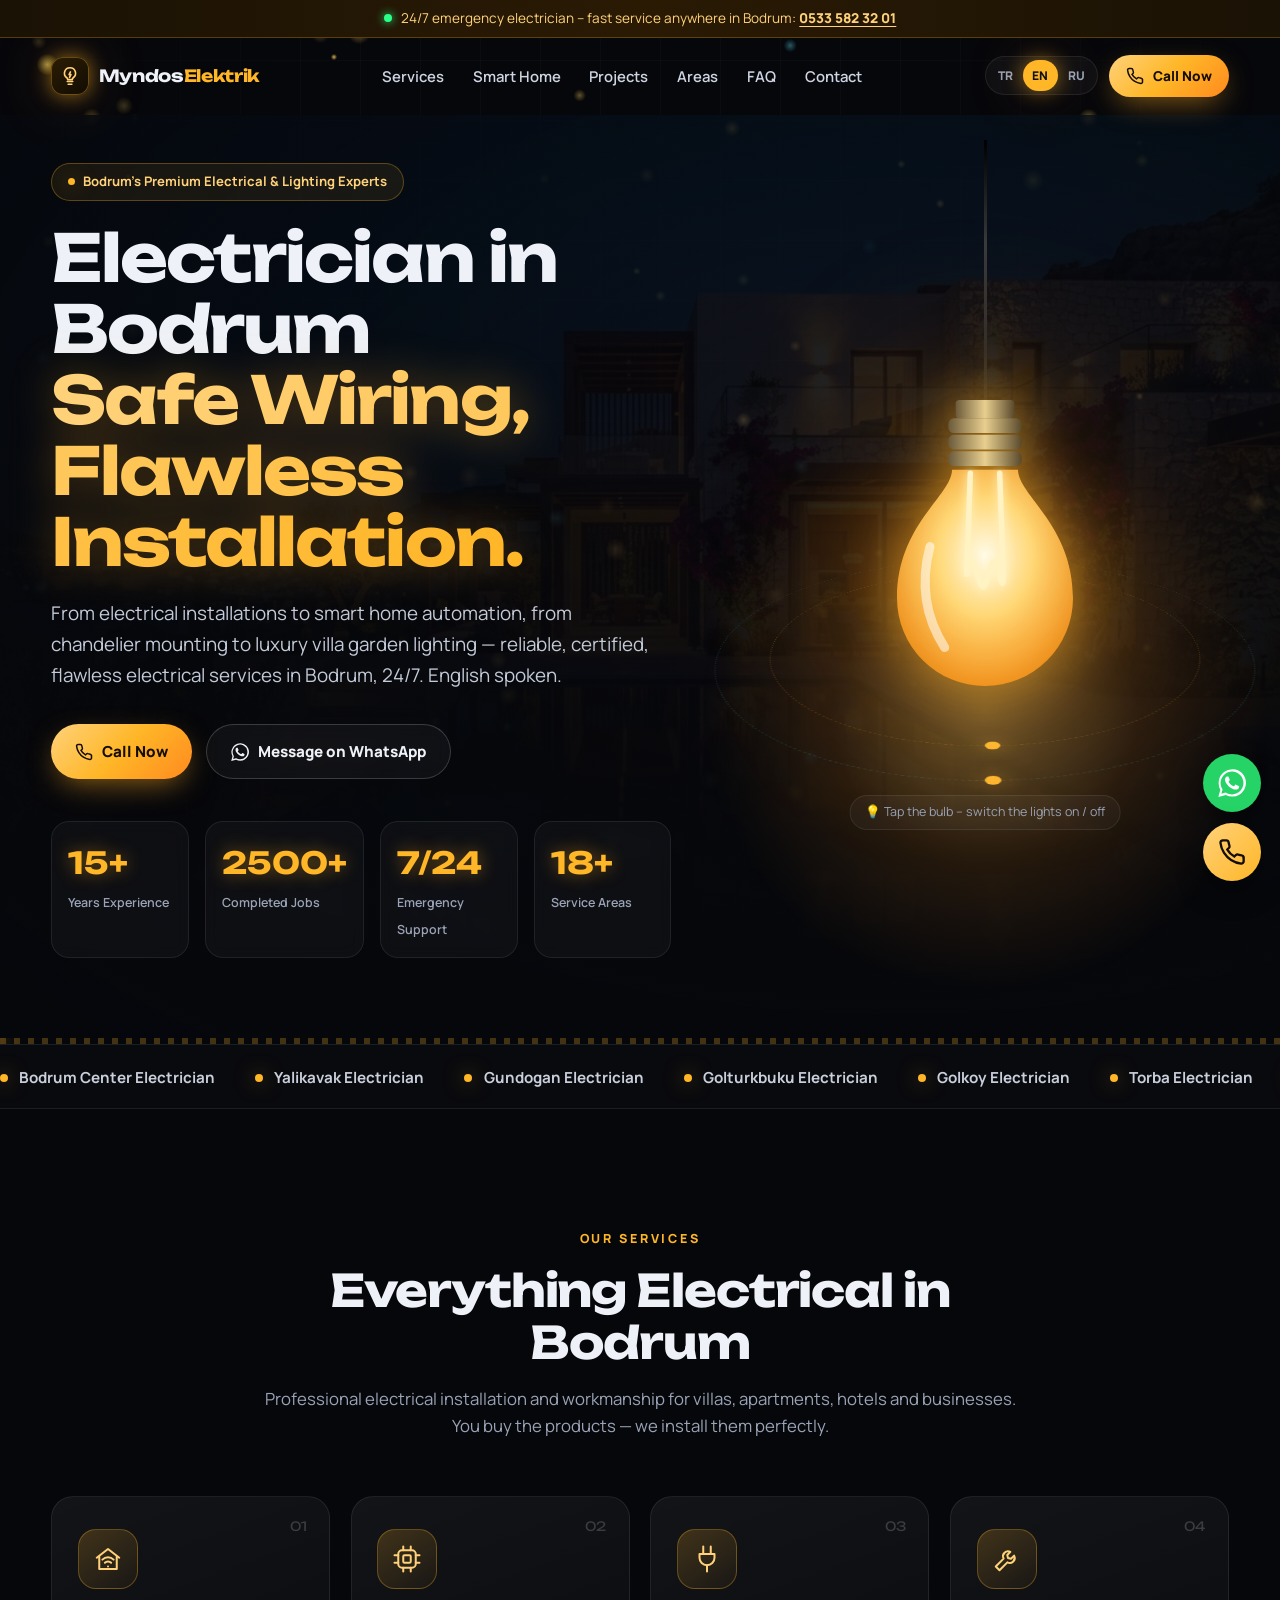
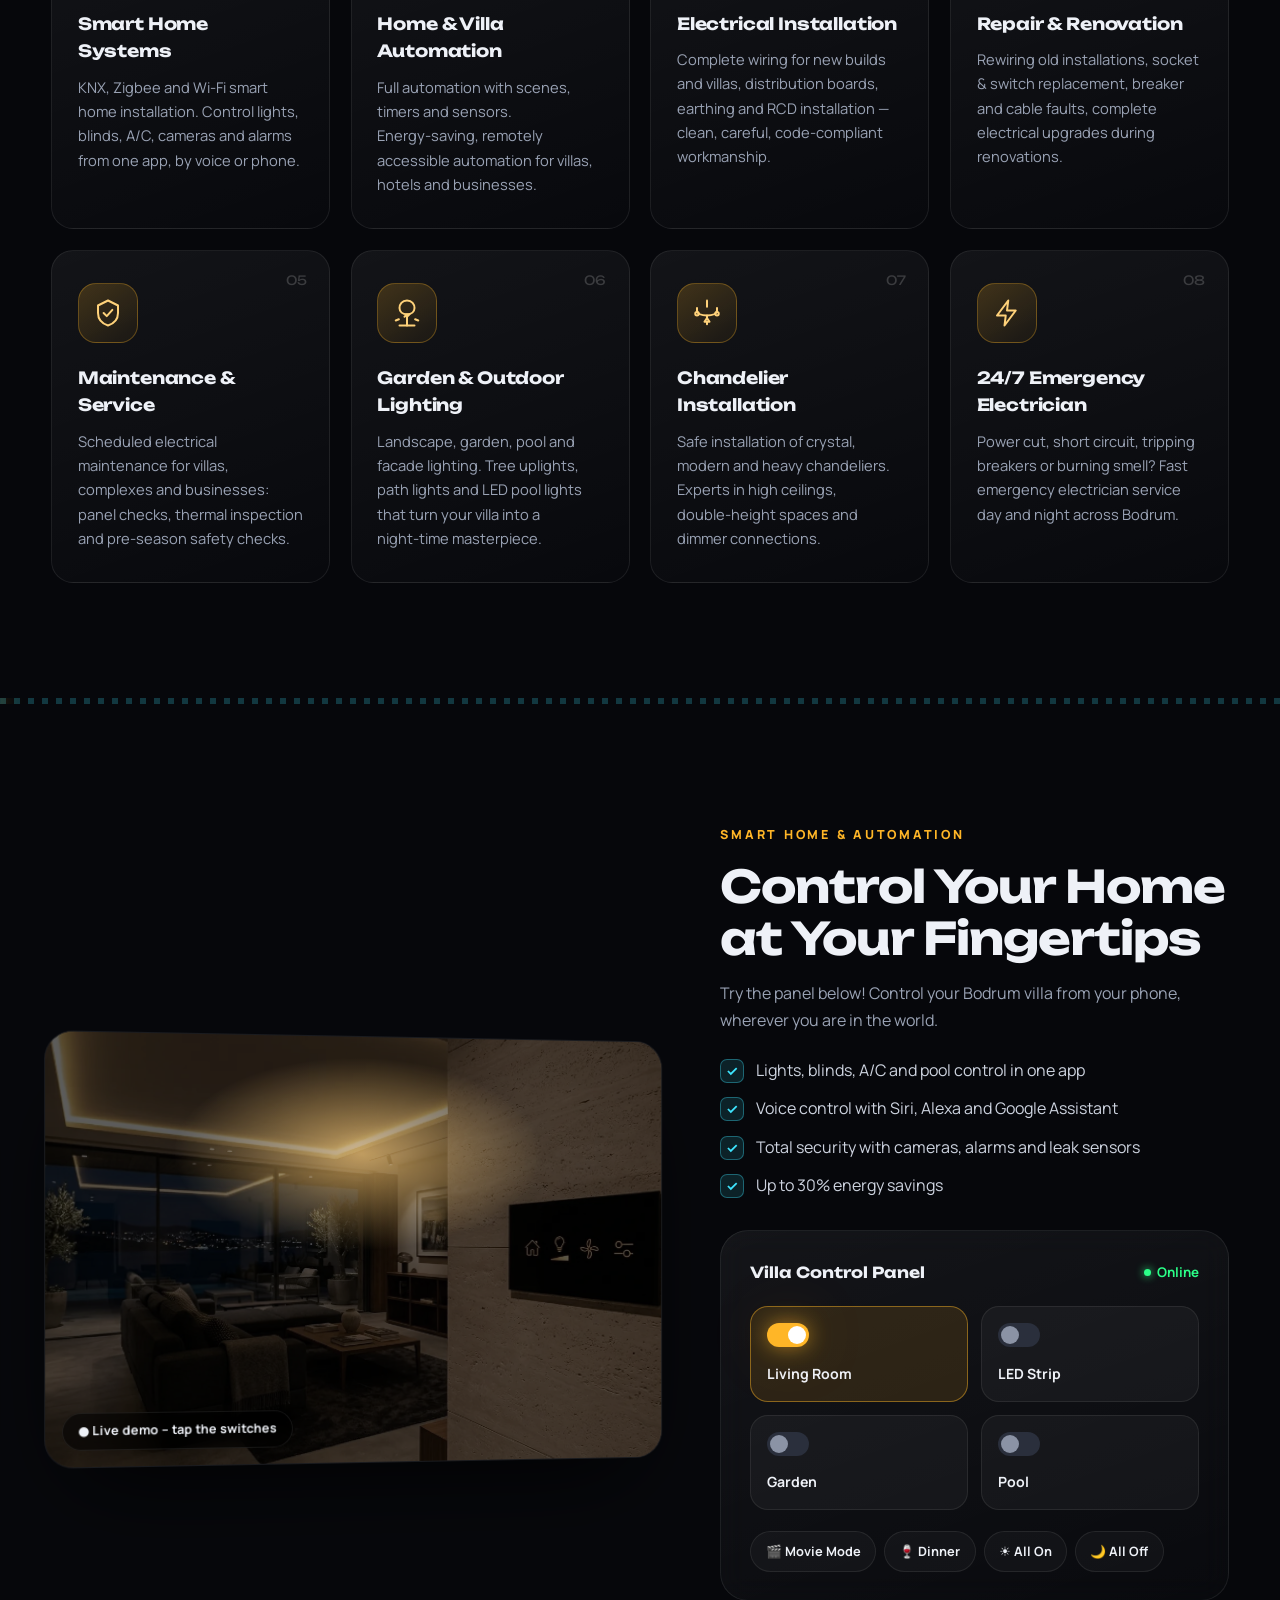
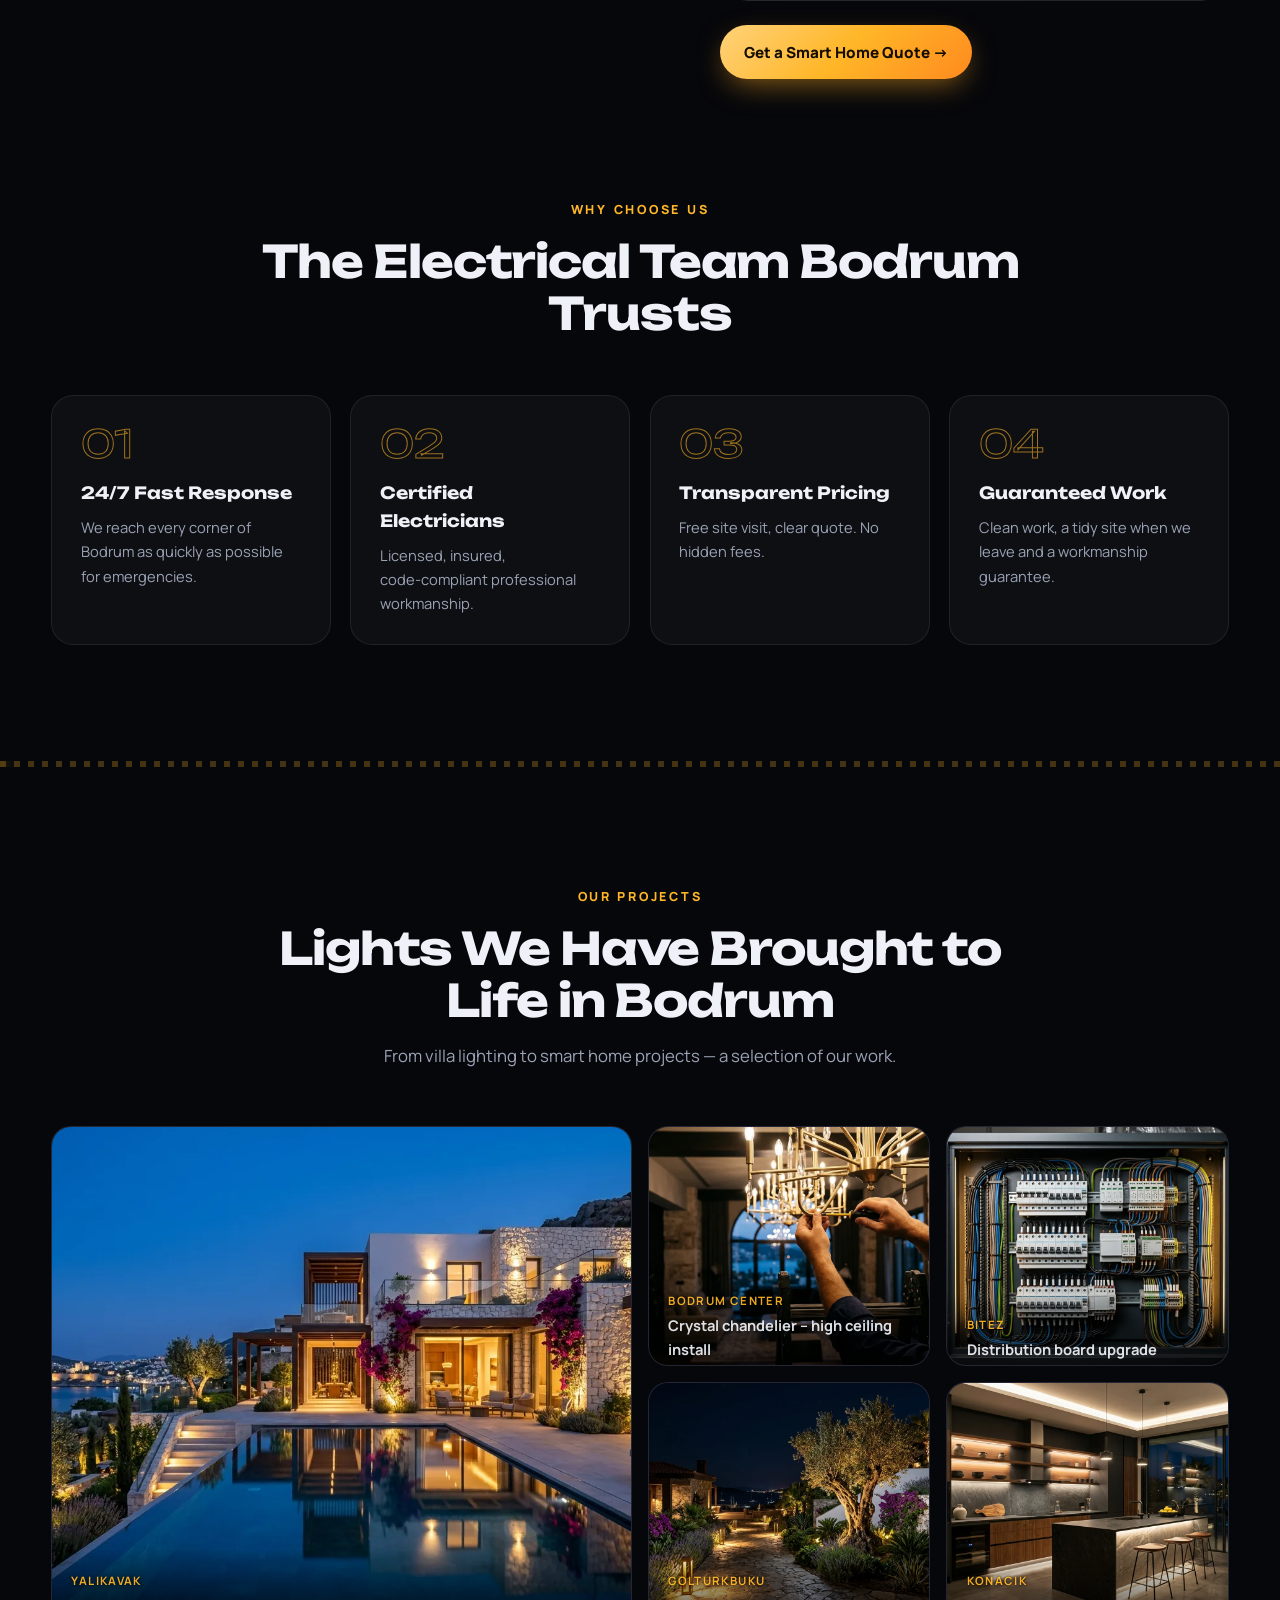
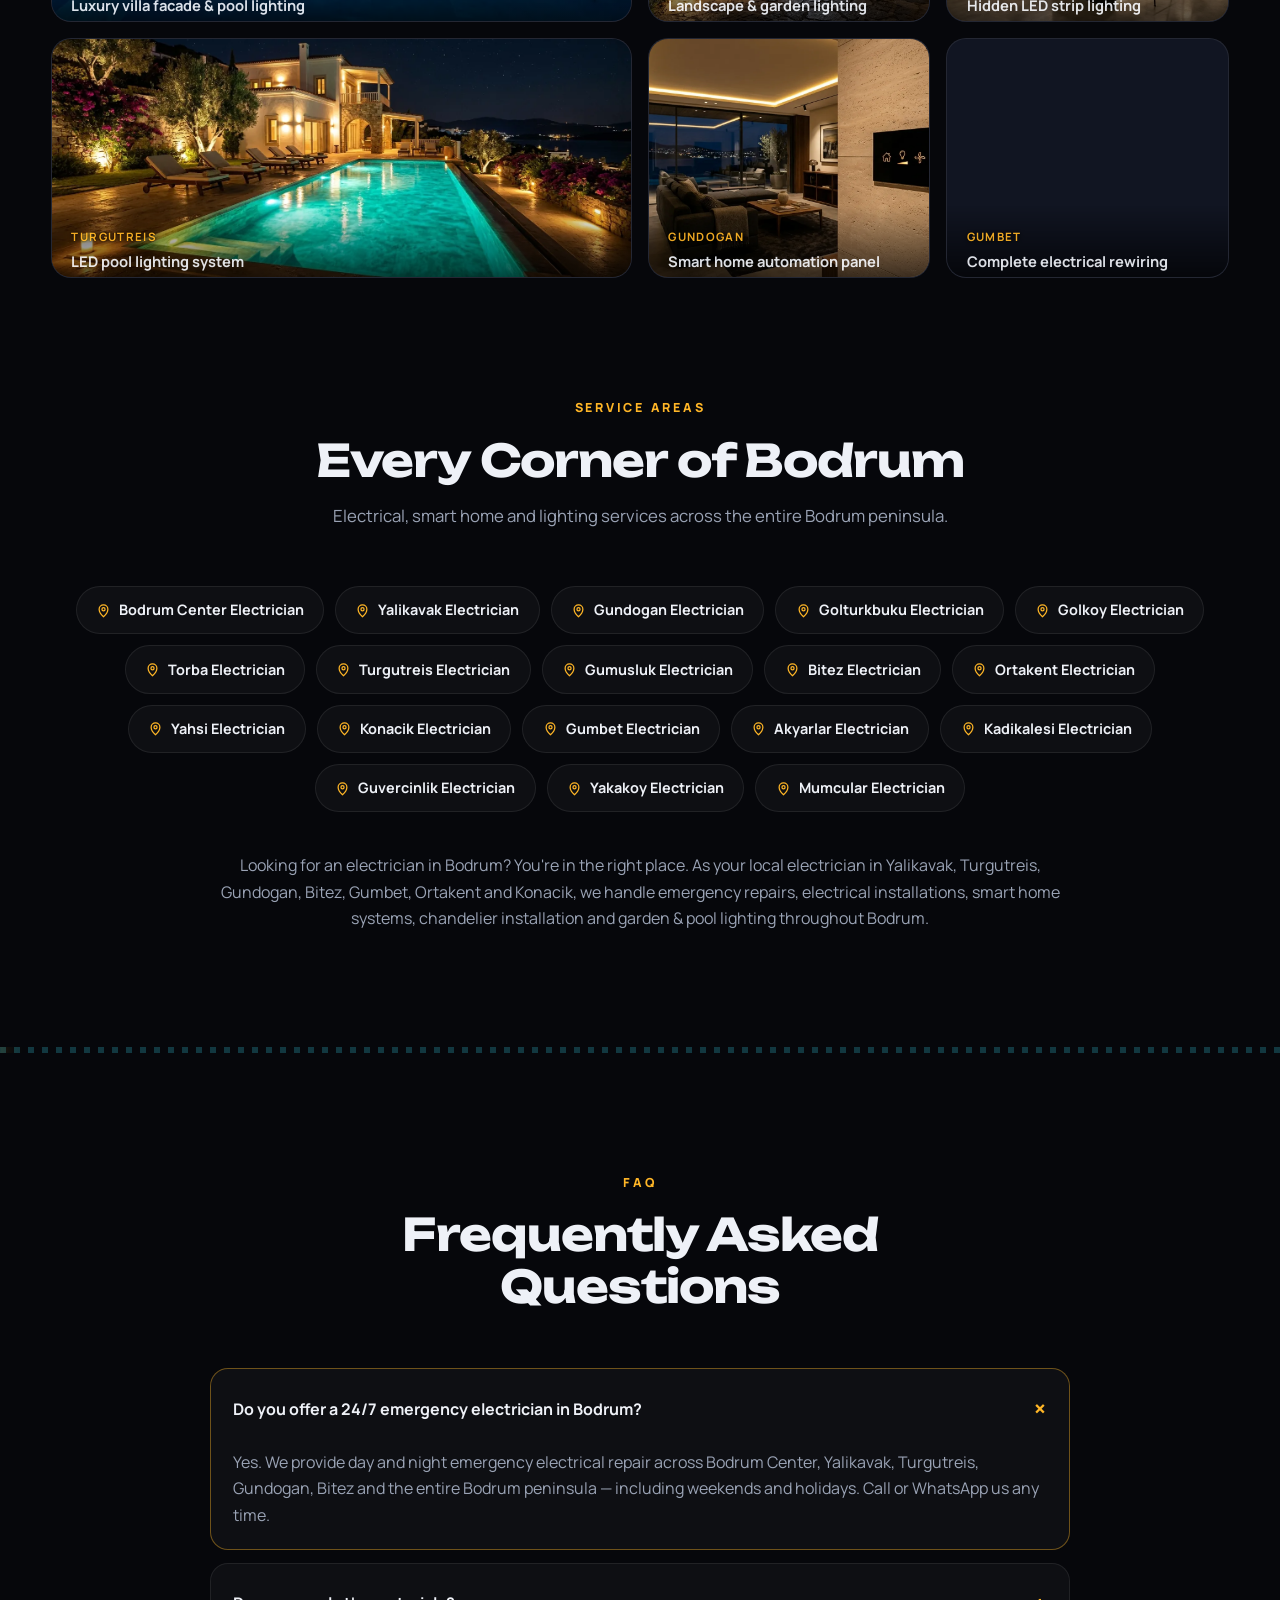
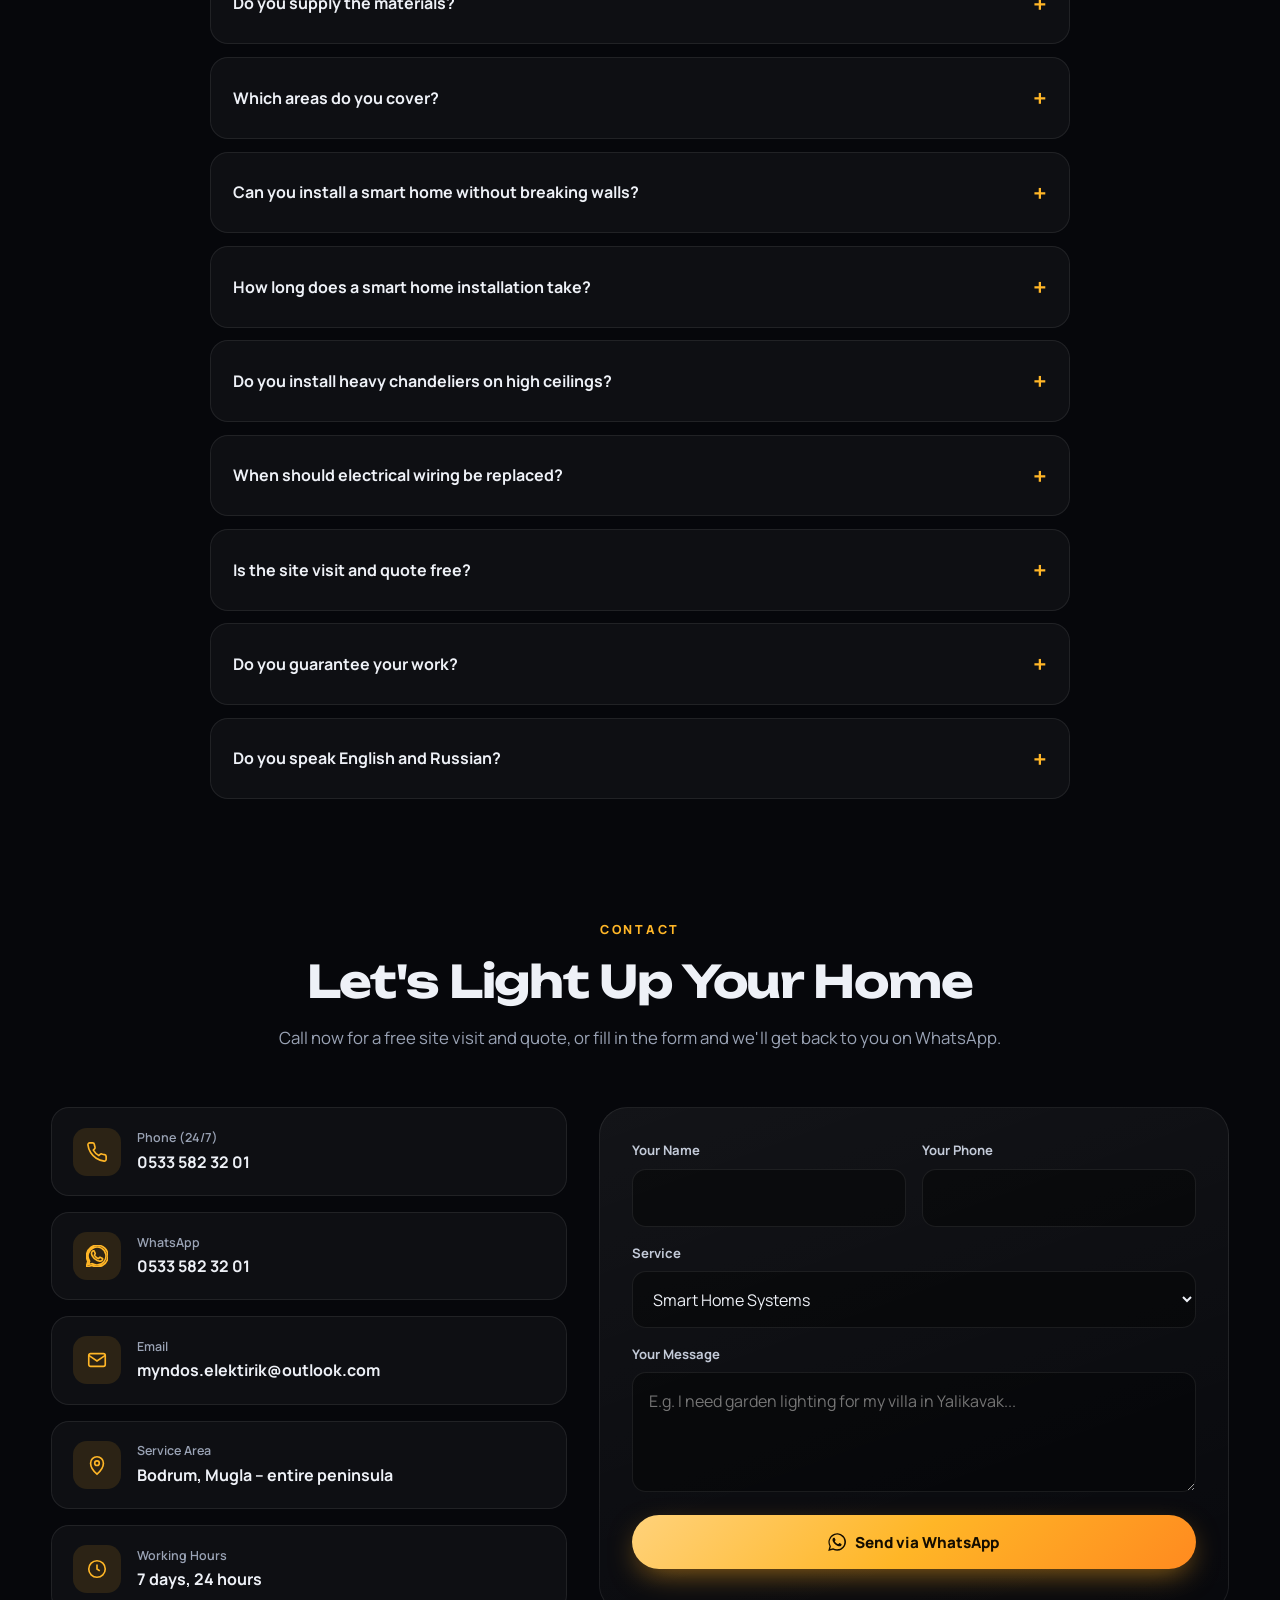
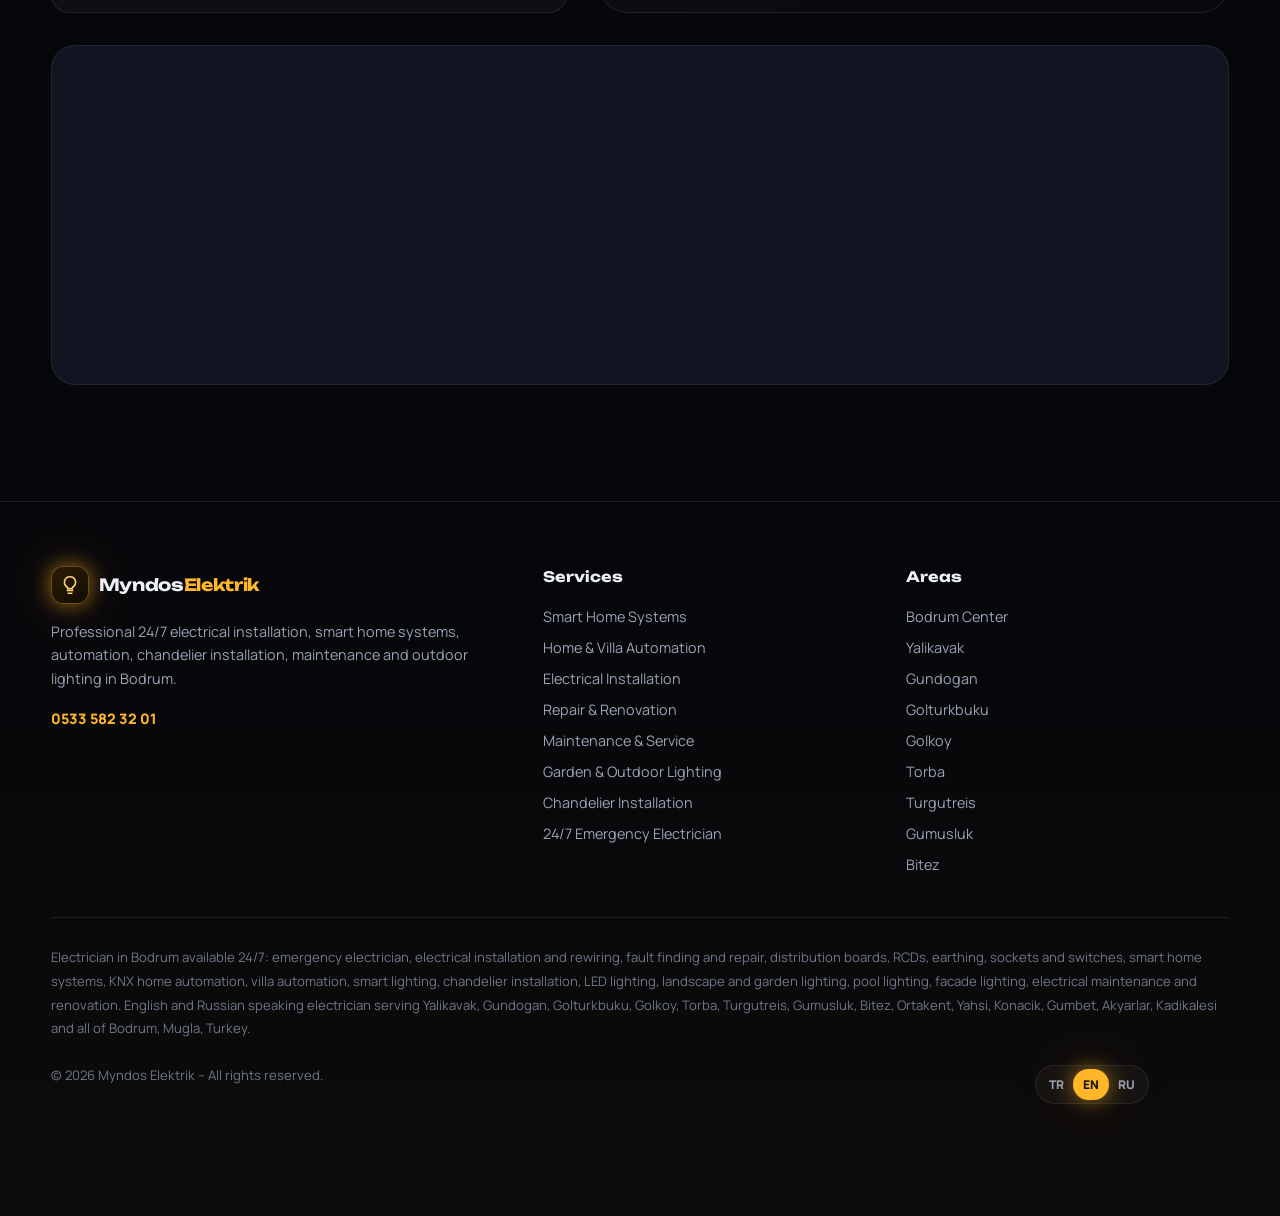
==== index.html @ 617b5981 "Add files via upload" ====
<!DOCTYPE html>
<html lang="tr">
<head>
<meta charset="utf-8">
<meta name="viewport" content="width=device-width, initial-scale=1, viewport-fit=cover">
<title>Bodrum Elektrikçi | Myndos Elektrik – 7/24 Akıllı Ev & Aydınlatma</title>
<meta name="description" content="Myndos Elektrik: Bodrum elektrikçi – 7/24 acil arıza, elektrik tesisatı, akıllı ev sistemleri, otomasyon, avize montajı, bahçe ve çevre aydınlatma. Yalıkavak'tan Turgutreis'e tüm Bodrum'a hızlı servis.">
<meta name="keywords" content="myndos elektrik, bodrum elektrikçi, bodrum elektrik ustası, bodrum acil elektrikçi, bodrum 7/24 elektrikçi, nöbetçi elektrikçi bodrum, bodrum elektrik arıza, bodrum elektrik tesisatı, bodrum akıllı ev sistemleri, bodrum ev otomasyonu, bodrum villa otomasyonu, bodrum KNX, bodrum avize montajı, bodrum bahçe aydınlatma, bodrum peyzaj aydınlatma, bodrum çevre aydınlatma, bodrum havuz aydınlatma, bodrum led aydınlatma, bodrum elektrik bakım onarım, bodrum elektrik tadilat, bodrum pano montajı, bodrum sigorta tamiri, yalıkavak elektrikçi, turgutreis elektrikçi, gündoğan elektrikçi, bitez elektrikçi, gümbet elektrikçi, ortakent elektrikçi, konacık elektrikçi, göltürkbükü elektrikçi, gölköy elektrikçi, torba elektrikçi, gümüşlük elektrikçi, yahşi elektrikçi, akyarlar elektrikçi, muğla elektrikçi, en yakın elektrikçi, villa elektrikçi bodrum">
<meta name="author" content="Myndos Elektrik">
<meta name="robots" content="index, follow, max-image-preview:large, max-snippet:-1">
<link rel="canonical" href="https://myndoselektrik.pages.dev/">
<link rel="alternate" hreflang="tr" href="https://myndoselektrik.pages.dev/">
<link rel="alternate" hreflang="en" href="https://myndoselektrik.pages.dev/en/">
<link rel="alternate" hreflang="ru" href="https://myndoselektrik.pages.dev/ru/">
<link rel="alternate" hreflang="x-default" href="https://myndoselektrik.pages.dev/">
<!-- Local SEO -->
<meta name="geo.region" content="TR-48">
<meta name="geo.placename" content="Bodrum, Muğla">
<meta name="geo.position" content="37.0344;27.4305">
<meta name="ICBM" content="37.0344, 27.4305">
<!-- Open Graph / Social -->
<meta property="og:type" content="website">
<meta property="og:site_name" content="Myndos Elektrik">
<meta property="og:title" content="Bodrum Elektrikçi | Myndos Elektrik – 7/24 Akıllı Ev & Aydınlatma">
<meta property="og:description" content="Myndos Elektrik: Bodrum elektrikçi – 7/24 acil arıza, elektrik tesisatı, akıllı ev sistemleri, otomasyon, avize montajı, bahçe ve çevre aydınlatma. Yalıkavak'tan Turgutreis'e tüm Bodrum'a hızlı servis.">
<meta property="og:url" content="https://myndoselektrik.pages.dev/">
<meta property="og:image" content="https://myndoselektrik.pages.dev/assets/img/og-image.jpg">
<meta property="og:image:width" content="1200">
<meta property="og:image:height" content="630">
<meta property="og:locale" content="tr_TR">
<meta property="og:locale:alternate" content="en_GB">
<meta property="og:locale:alternate" content="ru_RU">
<meta name="twitter:card" content="summary_large_image">
<meta name="twitter:title" content="Bodrum Elektrikçi | Myndos Elektrik – 7/24 Akıllı Ev & Aydınlatma">
<meta name="twitter:description" content="Myndos Elektrik: Bodrum elektrikçi – 7/24 acil arıza, elektrik tesisatı, akıllı ev sistemleri, otomasyon, avize montajı, bahçe ve çevre aydınlatma. Yalıkavak'tan Turgutreis'e tüm Bodrum'a hızlı servis.">
<meta name="twitter:image" content="https://myndoselektrik.pages.dev/assets/img/og-image.jpg">
<!-- App / icons -->
<meta name="theme-color" content="#06070b">
<link rel="icon" href="assets/img/favicon.svg" type="image/svg+xml">
<link rel="apple-touch-icon" href="assets/img/favicon.svg">
<link rel="manifest" href="site.webmanifest">
<!-- Performance -->
<link rel="preconnect" href="https://fonts.googleapis.com">
<link rel="preconnect" href="https://fonts.gstatic.com" crossorigin>
<link rel="preload" as="image" href="assets/img/hero.webp" type="image/webp" fetchpriority="high">
<link href="https://fonts.googleapis.com/css2?family=Manrope:wght@400;500;600;700;800&family=Unbounded:wght@500;700&display=swap&subset=cyrillic,latin-ext" rel="stylesheet">
<link rel="stylesheet" href="assets/css/style.css">
<script type="application/ld+json">{"@context": "https://schema.org", "@type": "Electrician", "@id": "https://myndoselektrik.pages.dev/#business", "name": "Myndos Elektrik", "description": "Myndos Elektrik: Bodrum elektrikçi – 7/24 acil arıza, elektrik tesisatı, akıllı ev sistemleri, otomasyon, avize montajı, bahçe ve çevre aydınlatma. Yalıkavak'tan Turgutreis'e tüm Bodrum'a hızlı servis.", "url": "https://myndoselektrik.pages.dev/", "telephone": "+905335823201", "email": "myndos.elektirik@outlook.com", "image": ["https://myndoselektrik.pages.dev/assets/img/hero.jpg", "https://myndoselektrik.pages.dev/assets/img/chandelier.jpg", "https://myndoselektrik.pages.dev/assets/img/electrical-panel.jpg", "https://myndoselektrik.pages.dev/assets/img/garden-lighting.jpg"], "logo": "https://myndoselektrik.pages.dev/assets/img/favicon.svg", "priceRange": "₺₺", "address": {"@type": "PostalAddress", "addressLocality": "Bodrum", "addressRegion": "Muğla", "postalCode": "48400", "addressCountry": "TR"}, "geo": {"@type": "GeoCoordinates", "latitude": 37.0344, "longitude": 27.4305}, "areaServed": [{"@type": "Place", "name": "Bodrum Merkez, Bodrum"}, {"@type": "Place", "name": "Yalıkavak, Bodrum"}, {"@type": "Place", "name": "Gündoğan, Bodrum"}, {"@type": "Place", "name": "Göltürkbükü, Bodrum"}, {"@type": "Place", "name": "Gölköy, Bodrum"}, {"@type": "Place", "name": "Torba, Bodrum"}, {"@type": "Place", "name": "Turgutreis, Bodrum"}, {"@type": "Place", "name": "Gümüşlük, Bodrum"}, {"@type": "Place", "name": "Bitez, Bodrum"}, {"@type": "Place", "name": "Ortakent, Bodrum"}, {"@type": "Place", "name": "Yahşi, Bodrum"}, {"@type": "Place", "name": "Konacık, Bodrum"}, {"@type": "Place", "name": "Gümbet, Bodrum"}, {"@type": "Place", "name": "Akyarlar, Bodrum"}, {"@type": "Place", "name": "Kadıkalesi, Bodrum"}, {"@type": "Place", "name": "Güvercinlik, Bodrum"}, {"@type": "Place", "name": "Yakaköy, Bodrum"}, {"@type": "Place", "name": "Mumcular, Bodrum"}], "openingHoursSpecification": [{"@type": "OpeningHoursSpecification", "dayOfWeek": ["Monday", "Tuesday", "Wednesday", "Thursday", "Friday", "Saturday", "Sunday"], "opens": "00:00", "closes": "23:59"}], "knowsLanguage": ["tr", "en", "ru"], "hasOfferCatalog": {"@type": "OfferCatalog", "name": "Hizmetlerimiz", "itemListElement": [{"@type": "Offer", "itemOffered": {"@type": "Service", "name": "Akıllı Ev Sistemleri", "description": "KNX, Zigbee ve Wi‑Fi tabanlı akıllı ev kurulumu. Işık, perde, klima, kamera ve alarmı tek uygulamadan, sesle ya da telefonla yönetin.", "areaServed": "Bodrum"}}, {"@type": "Offer", "itemOffered": {"@type": "Service", "name": "Ev & Villa Otomasyonu", "description": "Senaryo, zamanlayıcı ve sensörlerle tam otomasyon. Villa, otel ve işyerleri için enerji tasarruflu, uzaktan erişimli otomasyon projeleri.", "areaServed": "Bodrum"}}, {"@type": "Offer", "itemOffered": {"@type": "Service", "name": "Elektrik Tesisatı", "description": "Yeni yapı ve villa elektrik tesisatı, pano montajı, topraklama, kaçak akım rölesi montajı. Yönetmeliğe uygun, temiz ve titiz işçilik.", "areaServed": "Bodrum"}}, {"@type": "Offer", "itemOffered": {"@type": "Service", "name": "Tamir & Tadilat", "description": "Eski tesisat yenileme, priz‑anahtar değişimi, sigorta ve kablo arızaları, tadilat sırasında elektrik altyapısının baştan kurulması.", "areaServed": "Bodrum"}}, {"@type": "Offer", "itemOffered": {"@type": "Service", "name": "Bakım & Onarım", "description": "Villa, site ve işletmeler için periyodik elektrik bakımı, pano kontrolü, termal ölçüm ve sezon öncesi güvenlik kontrolleri.", "areaServed": "Bodrum"}}, {"@type": "Offer", "itemOffered": {"@type": "Service", "name": "Çevre & Bahçe Aydınlatma", "description": "Peyzaj, bahçe, havuz ve cephe aydınlatması. Ağaç uplight, yol armatürleri ve LED havuz ışıklarıyla villanızı geceleri bir esere dönüştürün.", "areaServed": "Bodrum"}}, {"@type": "Offer", "itemOffered": {"@type": "Service", "name": "Avize Montajı", "description": "Kristal, modern ve ağır avizelerin güvenli montajı. Yüksek tavan, galeri boşluğu ve dimmer bağlantısında uzman işçilik.", "areaServed": "Bodrum"}}, {"@type": "Offer", "itemOffered": {"@type": "Service", "name": "7/24 Acil Elektrikçi", "description": "Elektrik kesintisi, kısa devre, sigorta atması ya da yanık kokusu? Bodrum'un her yerine gece‑gündüz hızlı acil elektrik servisi.", "areaServed": "Bodrum"}}]}, "sameAs": ["https://www.instagram.com/", "https://maps.google.com/?q=Bodrum"]}</script>
<script type="application/ld+json">{"@context": "https://schema.org", "@type": "FAQPage", "mainEntity": [{"@type": "Question", "name": "Bodrum'da 7/24 acil elektrikçi hizmeti veriyor musunuz?", "acceptedAnswer": {"@type": "Answer", "text": "Evet. Bodrum merkez, Yalıkavak, Turgutreis, Gündoğan, Bitez ve tüm Bodrum yarımadasında gece‑gündüz, hafta sonu ve bayramlar dahil acil elektrik arıza servisi veriyoruz. Telefon veya WhatsApp ile hemen ulaşabilirsiniz."}}, {"@type": "Question", "name": "Malzemeyi siz mi sağlıyorsunuz?", "acceptedAnswer": {"@type": "Answer", "text": "Hayır, malzeme satışı yapmıyoruz. Avize, armatür, akıllı ev cihazı gibi ürünleri siz alıyorsunuz; biz montajını ve bağlantısını yapıyoruz. İsterseniz satın almadan önce hangi ürünün uygun olduğu konusunda ücretsiz bilgi veriyoruz."}}, {"@type": "Question", "name": "Hangi bölgelere hizmet veriyorsunuz?", "acceptedAnswer": {"@type": "Answer", "text": "Bodrum Merkez, Yalıkavak, Gündoğan, Göltürkbükü, Gölköy, Torba, Turgutreis, Gümüşlük, Bitez, Ortakent, Yahşi, Konacık, Gümbet, Akyarlar, Kadıkalesi, Güvercinlik, Yakaköy ve Mumcular dahil tüm Bodrum'a hizmet veriyoruz."}}, {"@type": "Question", "name": "Mevcut evime kırıp dökmeden akıllı ev sistemi kurulabilir mi?", "acceptedAnswer": {"@type": "Answer", "text": "Evet. Kablosuz (Zigbee / Wi‑Fi) akıllı anahtar, priz, perde motoru ve sensörlerle mevcut tesisatı bozmadan evinizi akıllı hale getiriyoruz. Yeni yapılarda ise kablolu KNX altyapısı öneriyoruz."}}, {"@type": "Question", "name": "Akıllı ev sistemi kurulumu ne kadar sürer?", "acceptedAnswer": {"@type": "Answer", "text": "Bir daire için kablosuz akıllı ev kurulumu genellikle 1 gün sürer. Villalarda kapsamlı otomasyon projelerinin montajı 2–7 gün arasında tamamlanır."}}, {"@type": "Question", "name": "Ağır ve yüksek tavanlı avize montajı yapıyor musunuz?", "acceptedAnswer": {"@type": "Answer", "text": "Evet. Kristal ve ağır avizeleri uygun taşıyıcı ankrajlarla, gerektiğinde iskele kurarak 6–8 metre yüksekliğe kadar güvenle monte ediyor, dimmer ve akıllı kontrol bağlantısını yapıyoruz."}}, {"@type": "Question", "name": "Elektrik tesisatı ne zaman yenilenmeli?", "acceptedAnswer": {"@type": "Answer", "text": "Sigortalar sık atıyorsa, prizlerde ısınma veya yanık kokusu varsa, tesisat 20 yıldan eskiyse ya da kaçak akım rölesi yoksa tesisatınızın kontrol edilip yenilenmesi gerekir."}}, {"@type": "Question", "name": "Keşif ve fiyat teklifi ücretli mi?", "acceptedAnswer": {"@type": "Answer", "text": "Bodrum içindeki projeler için keşif ve fiyat teklifi ücretsizdir. Arıza servislerinde ise ücret, işe başlamadan önce net olarak bildirilir."}}, {"@type": "Question", "name": "Yaptığınız işlere garanti veriyor musunuz?", "acceptedAnswer": {"@type": "Answer", "text": "Evet. Yaptığımız tüm montaj ve işçilik garantilidir. Montaj sonrası destek ve periyodik bakım anlaşmaları da sunuyoruz."}}, {"@type": "Question", "name": "Yabancı müşterilerle İngilizce veya Rusça iletişim kurabiliyor musunuz?", "acceptedAnswer": {"@type": "Answer", "text": "Evet. Bodrum'da yaşayan yabancı villa sahipleri ve site yönetimleri ile İngilizce ve Rusça iletişim kuruyor, teklif ve faturaları istenen dilde hazırlıyoruz."}}]}</script>
<script type="application/ld+json">{"@context": "https://schema.org", "@type": "WebSite", "name": "Myndos Elektrik", "url": "https://myndoselektrik.pages.dev/", "inLanguage": "tr"}</script>
</head>
<body>
<div id="loader" aria-hidden="true"><div class="loader-bulb"></div></div>
<canvas id="sparks" aria-hidden="true"></canvas>
<div class="bg-grid" aria-hidden="true"></div>

<div class="topbar"><div class="container"><i class="dot"></i><span>7/24 acil elektrikçi – Bodrum'un her yerine hızlı servis: <a href="tel:+905335823201">0533 582 32 01</a></span></div></div>

<header class="header">
  <nav class="container nav" aria-label="Main">
    <a href="#top" class="logo" aria-label="Myndos Elektrik">
      <span class="logo-icon"><svg viewBox="0 0 24 24" fill="none" stroke="#ffd27a" stroke-width="1.8" stroke-linecap="round" stroke-linejoin="round"><path d="M9 18h6M10 21h4"/><path d="M12 3a6 6 0 00-3.5 10.9c.6.5 1 1.2 1 2.1h5c0-.9.4-1.6 1-2.1A6 6 0 0012 3z"/><path d="M12.5 7.5L11 10.5h2l-1.5 3"/></svg></span>
      <span>Myndos<b>Elektrik</b></span>
    </a>
    <ul class="menu">
      <li><a href="#services">Hizmetler</a></li>
      <li><a href="#smart">Akıllı Ev</a></li>
      <li><a href="#projects">Projeler</a></li>
      <li><a href="#areas">Bölgeler</a></li>
      <li><a href="#faq">SSS</a></li>
      <li><a href="#contact">İletişim</a></li>
    </ul>
    <div class="nav-right">
      <div class="lang" role="navigation" aria-label="Language"><a href="" hreflang="tr" lang="tr" data-full="Türkçe" class=active aria-current=page>TR</a><a href="en/" hreflang="en" lang="en" data-full="English">EN</a><a href="ru/" hreflang="ru" lang="ru" data-full="Русский">RU</a></div>
      <a href="tel:+905335823201" class="btn btn-primary btn-sm nav-call"><svg viewBox="0 0 24 24" fill="none" stroke="currentColor" stroke-width="2" aria-hidden="true"><path d="M22 16.9v3a2 2 0 01-2.2 2 19.8 19.8 0 01-8.6-3.1 19.5 19.5 0 01-6-6A19.8 19.8 0 012.1 4.2 2 2 0 014.1 2h3a2 2 0 012 1.7c.1 1 .4 1.9.7 2.8a2 2 0 01-.5 2.1L8 9.9a16 16 0 006 6l1.3-1.3a2 2 0 012.1-.4c.9.3 1.8.6 2.8.7a2 2 0 011.7 2z"/></svg>Hemen Ara</a>
      <button class="burger" aria-label="Menu" aria-expanded="false"><span></span><span></span><span></span></button>
    </div>
  </nav>
</header>

<main id="top">
  <!-- HERO -->
  <section class="hero">
    <div class="hero-bg"><picture><source srcset="assets/img/hero.webp" type="image/webp"><img src="assets/img/hero.jpg" alt="" fetchpriority="high" width="1376" height="768"></picture></div>
    <div class="container hero-grid">
      <div>
        <span class="badge"><i></i>Bodrum'un Lider Elektrik & Aydınlatma Ustası</span>
        <h1>Bodrum Elektrikçi<br><span class="glow-text">Güvenli Elektrik, Kusursuz Montaj.</span></h1>
        <p class="lead">Elektrik tesisatından akıllı ev otomasyonuna, avize montajından villa bahçe aydınlatmasına kadar — Bodrum'da 7/24 güvenilir, sertifikalı ve kusursuz elektrik hizmeti.</p>
        <div class="hero-cta">
          <a href="tel:+905335823201" class="btn btn-primary"><svg viewBox="0 0 24 24" fill="none" stroke="currentColor" stroke-width="2" aria-hidden="true"><path d="M22 16.9v3a2 2 0 01-2.2 2 19.8 19.8 0 01-8.6-3.1 19.5 19.5 0 01-6-6A19.8 19.8 0 012.1 4.2 2 2 0 014.1 2h3a2 2 0 012 1.7c.1 1 .4 1.9.7 2.8a2 2 0 01-.5 2.1L8 9.9a16 16 0 006 6l1.3-1.3a2 2 0 012.1-.4c.9.3 1.8.6 2.8.7a2 2 0 011.7 2z"/></svg>Hemen Ara</a>
          <a href="https://wa.me/905335823201?text=Merhaba%2C%20elektrik%20hizmetinizden%20faydalanmak%20istiyorum.%20Bilgi%20alabilir%20miyim%3F" target="_blank" rel="noopener" class="btn btn-ghost"><svg viewBox="0 0 24 24" fill="currentColor" aria-hidden="true"><path d="M17.5 14.4c-.3-.1-1.8-.9-2-1-.3-.1-.5-.1-.7.1-.2.3-.8 1-.9 1.2-.2.2-.3.2-.6.1-.3-.1-1.3-.5-2.4-1.5-.9-.8-1.5-1.8-1.7-2.1-.2-.3 0-.5.1-.6l.4-.5c.2-.2.2-.3.3-.5.1-.2 0-.4 0-.5l-.9-2.2c-.2-.6-.5-.5-.7-.5h-.6c-.2 0-.5.1-.8.4-.3.3-1 1-1 2.5s1.1 2.9 1.2 3.1c.1.2 2.1 3.2 5.1 4.5.7.3 1.3.5 1.7.6.7.2 1.4.2 1.9.1.6-.1 1.8-.7 2-1.4.2-.7.2-1.3.2-1.4-.1-.1-.3-.2-.6-.3zM12 21.8c-1.8 0-3.5-.5-5-1.4l-.4-.2-3.7 1 1-3.6-.2-.4A9.8 9.8 0 1112 21.8zM20.5 3.5A11.8 11.8 0 002 17.7L.3 24l6.4-1.7A11.8 11.8 0 0024 12c0-3.2-1.2-6.2-3.5-8.5z"/></svg>WhatsApp'tan Yaz</a>
        </div>
        <div class="stats reveal">
          <div class="stat"><strong data-count="15" data-suffix="+">0</strong><span>Yıllık Deneyim</span></div>
          <div class="stat"><strong data-count="2500" data-suffix="+">0</strong><span>Tamamlanan İş</span></div>
          <div class="stat"><strong>7/24</strong><span>Acil Destek</span></div>
          <div class="stat"><strong data-count="18" data-suffix="+">0</strong><span>Hizmet Bölgesi</span></div>
        </div>
      </div>
      <div class="bulb-stage" aria-hidden="false">
        <div class="orbit"></div><div class="orbit o2"></div>
        <div class="bulb-halo"></div>
        <div class="bulb-swing" role="button" tabindex="0" aria-label="Ampule dokun – ışıkları aç / kapat">
          <div class="cord"></div>
          <svg class="bulb-svg" viewBox="0 0 120 190" aria-hidden="true">
            <defs>
              <radialGradient id="glassGrad" cx="50%" cy="40%" r="60%">
                <stop offset="0%" stop-color="#fffbe8"/><stop offset="45%" stop-color="#ffd877"/><stop offset="100%" stop-color="#ff9a1f" stop-opacity=".85"/>
              </radialGradient>
              <linearGradient id="capGrad" x1="0" x2="1"><stop offset="0" stop-color="#6b5a3a"/><stop offset=".5" stop-color="#e8cf8f"/><stop offset="1" stop-color="#5a4a2c"/></linearGradient>
              <filter id="fglow" x="-50%" y="-50%" width="200%" height="200%"><feGaussianBlur stdDeviation="2.5" result="b"/><feMerge><feMergeNode in="b"/><feMergeNode in="SourceGraphic"/></feMerge></filter>
            </defs>
            <rect x="44" y="0" width="32" height="10" rx="2" fill="url(#capGrad)"/>
            <rect x="40" y="10" width="40" height="8" rx="3" fill="url(#capGrad)"/>
            <rect x="40" y="19" width="40" height="8" rx="3" fill="url(#capGrad)"/>
            <rect x="40" y="28" width="40" height="8" rx="3" fill="url(#capGrad)"/>
            <path class="bulb-glass" d="M42 38 h36 c0 14 30 30 30 70 a48 48 0 01-96 0 c0-40 30-56 30-70z"/>
            <path d="M30 80 q-8 30 8 55" stroke="#fff" stroke-opacity=".55" stroke-width="5" fill="none" stroke-linecap="round"/>
            <path class="filament" d="M52 40 L50 95 M68 40 L70 95 M50 95 q3 -14 6 0 q3 14 6 0 q3 -14 6 0 q2 10 2 0"/>
          </svg>
        </div>
        <div class="bulb-hint">💡 Ampule dokun – ışıkları aç / kapat</div>
      </div>
    </div>
  </section>

  <div class="led-strip" aria-hidden="true"></div>
  <div class="ticker" aria-label="Hizmet Bölgeleri"><div class="ticker-track"><span>Bodrum Merkez Elektrikçi</span><span>Yalıkavak Elektrikçi</span><span>Gündoğan Elektrikçi</span><span>Göltürkbükü Elektrikçi</span><span>Gölköy Elektrikçi</span><span>Torba Elektrikçi</span><span>Turgutreis Elektrikçi</span><span>Gümüşlük Elektrikçi</span><span>Bitez Elektrikçi</span><span>Ortakent Elektrikçi</span><span>Yahşi Elektrikçi</span><span>Konacık Elektrikçi</span><span>Gümbet Elektrikçi</span><span>Akyarlar Elektrikçi</span><span>Kadıkalesi Elektrikçi</span><span>Güvercinlik Elektrikçi</span><span>Yakaköy Elektrikçi</span><span>Mumcular Elektrikçi</span><span aria-hidden="true">Bodrum Merkez Elektrikçi</span><span aria-hidden="true">Yalıkavak Elektrikçi</span><span aria-hidden="true">Gündoğan Elektrikçi</span><span aria-hidden="true">Göltürkbükü Elektrikçi</span><span aria-hidden="true">Gölköy Elektrikçi</span><span aria-hidden="true">Torba Elektrikçi</span><span aria-hidden="true">Turgutreis Elektrikçi</span><span aria-hidden="true">Gümüşlük Elektrikçi</span><span aria-hidden="true">Bitez Elektrikçi</span><span aria-hidden="true">Ortakent Elektrikçi</span><span aria-hidden="true">Yahşi Elektrikçi</span><span aria-hidden="true">Konacık Elektrikçi</span><span aria-hidden="true">Gümbet Elektrikçi</span><span aria-hidden="true">Akyarlar Elektrikçi</span><span aria-hidden="true">Kadıkalesi Elektrikçi</span><span aria-hidden="true">Güvercinlik Elektrikçi</span><span aria-hidden="true">Yakaköy Elektrikçi</span><span aria-hidden="true">Mumcular Elektrikçi</span></div></div>

  <!-- SERVICES -->
  <section id="services">
    <div class="container">
      <div class="sec-head reveal">
        <span class="kicker">Hizmetlerimiz</span>
        <h2>Bodrum'da Elektrikle İlgili Her Şey</h2>
        <p>Villa, daire, otel ve işyerleri için profesyonel elektrik montaj ve işçilik hizmeti. Malzemeyi siz alın, montajı biz yapalım.</p>
      </div>
      <div class="services"><article class="card tilt reveal d0"><span class="num">01</span><div class="ico"><svg viewBox="0 0 24 24" aria-hidden="true"><path d="M3 11l9-7 9 7"/><path d="M5 10v10h14V10"/><path d="M9.5 15a3.5 3.5 0 015 0"/><path d="M7.5 12.5a6.5 6.5 0 019 0"/><path d="M12 18h.01"/></svg></div><h3>Akıllı Ev Sistemleri</h3><p>KNX, Zigbee ve Wi‑Fi tabanlı akıllı ev kurulumu. Işık, perde, klima, kamera ve alarmı tek uygulamadan, sesle ya da telefonla yönetin.</p></article><article class="card tilt reveal d1"><span class="num">02</span><div class="ico"><svg viewBox="0 0 24 24" aria-hidden="true"><rect x="5" y="5" width="14" height="14" rx="3"/><rect x="9" y="9" width="6" height="6" rx="1"/><path d="M9 2v3M15 2v3M9 19v3M15 19v3M2 9h3M2 15h3M19 9h3M19 15h3"/></svg></div><h3>Ev & Villa Otomasyonu</h3><p>Senaryo, zamanlayıcı ve sensörlerle tam otomasyon. Villa, otel ve işyerleri için enerji tasarruflu, uzaktan erişimli otomasyon projeleri.</p></article><article class="card tilt reveal d2"><span class="num">03</span><div class="ico"><svg viewBox="0 0 24 24" aria-hidden="true"><path d="M9 2v6M15 2v6"/><path d="M6 8h12v3a6 6 0 01-12 0z"/><path d="M12 17v5"/></svg></div><h3>Elektrik Tesisatı</h3><p>Yeni yapı ve villa elektrik tesisatı, pano montajı, topraklama, kaçak akım rölesi montajı. Yönetmeliğe uygun, temiz ve titiz işçilik.</p></article><article class="card tilt reveal d3"><span class="num">04</span><div class="ico"><svg viewBox="0 0 24 24" aria-hidden="true"><path d="M14.7 6.3a4 4 0 00-5.4 5.4L3 18l3 3 6.3-6.3a4 4 0 005.4-5.4l-2.5 2.5-2.4-.6-.6-2.4z"/></svg></div><h3>Tamir & Tadilat</h3><p>Eski tesisat yenileme, priz‑anahtar değişimi, sigorta ve kablo arızaları, tadilat sırasında elektrik altyapısının baştan kurulması.</p></article><article class="card tilt reveal d0"><span class="num">05</span><div class="ico"><svg viewBox="0 0 24 24" aria-hidden="true"><path d="M12 2l8 4v6c0 5-3.5 8.5-8 10-4.5-1.5-8-5-8-10V6z"/><path d="M8.5 12l2.5 2.5 4.5-5"/></svg></div><h3>Bakım & Onarım</h3><p>Villa, site ve işletmeler için periyodik elektrik bakımı, pano kontrolü, termal ölçüm ve sezon öncesi güvenlik kontrolleri.</p></article><article class="card tilt reveal d1"><span class="num">06</span><div class="ico"><svg viewBox="0 0 24 24" aria-hidden="true"><path d="M12 22v-7"/><path d="M12 2C8 2 6 5 6 8c0 3 2.5 5 6 5s6-2 6-5c0-3-2-6-6-6z"/><path d="M6 22h12"/><path d="M3 18l2.5-1M21 18l-2.5-1M12 13l-2 2M12 15l2-2"/></svg></div><h3>Çevre & Bahçe Aydınlatma</h3><p>Peyzaj, bahçe, havuz ve cephe aydınlatması. Ağaç uplight, yol armatürleri ve LED havuz ışıklarıyla villanızı geceleri bir esere dönüştürün.</p></article><article class="card tilt reveal d2"><span class="num">07</span><div class="ico"><svg viewBox="0 0 24 24" aria-hidden="true"><path d="M12 2v5"/><path d="M4 10c0 2.5 3.5 4 8 4s8-1.5 8-4"/><path d="M4 10V8m16 2V8M12 14v2"/><circle cx="4" cy="12.5" r="1.4"/><circle cx="20" cy="12.5" r="1.4"/><path d="M12 16l-2 3h4z"/><path d="M12 19v2"/></svg></div><h3>Avize Montajı</h3><p>Kristal, modern ve ağır avizelerin güvenli montajı. Yüksek tavan, galeri boşluğu ve dimmer bağlantısında uzman işçilik.</p></article><article class="card tilt reveal d3"><span class="num">08</span><div class="ico"><svg viewBox="0 0 24 24" aria-hidden="true"><path d="M13 2L4 14h7l-1 8 9-12h-7z"/></svg></div><h3>7/24 Acil Elektrikçi</h3><p>Elektrik kesintisi, kısa devre, sigorta atması ya da yanık kokusu? Bodrum'un her yerine gece‑gündüz hızlı acil elektrik servisi.</p></article></div>
    </div>
  </section>

  <div class="led-strip cyan" aria-hidden="true"></div>

  <!-- SMART HOME -->
  <section id="smart">
    <div class="container smart">
      <div class="reveal">
        <div class="room on-living">
          <picture><source srcset="assets/img/smart-home.webp" type="image/webp"><img src="assets/img/smart-home.jpg" alt="Akıllı Ev & Otomasyon – Bodrum villa" loading="lazy" width="1376" height="768"></picture>
          <div class="shade"></div>
          <div class="zone z-led"></div><div class="zone z-living"></div><div class="zone z-garden"></div><div class="zone z-pool"></div>
          <span class="room-tag">● Canlı demo – düğmelere dokunun</span>
        </div>
      </div>
      <div class="reveal d2">
        <span class="kicker">Akıllı Ev & Otomasyon</span>
        <h2 class="h2">Evinizi Parmağınızın Ucuyla Yönetin</h2>
        <p style="color:var(--muted)">Aşağıdaki paneli deneyin! Bodrum'daki villanızı dünyanın neresinde olursanız olun telefonunuzdan kontrol edin.</p>
        <ul class="checklist"><li>Işık, perde, klima ve havuz kontrolü tek uygulamada</li><li>Siri, Alexa ve Google Asistan ile sesli kontrol</li><li>Kamera, alarm ve kaçak su sensörleriyle tam güvenlik</li><li>%30'a varan enerji tasarrufu</li></ul>
        <div class="panel">
          <div class="panel-top"><b>Villa Kontrol Paneli</b><small>Bağlı</small></div>
          <div class="toggles">
            <button class="tgl" data-zone="living" aria-pressed="true"><i class="sw"></i><span>Salon Işıkları</span></button>
            <button class="tgl" data-zone="led" aria-pressed="false"><i class="sw"></i><span>LED Şerit</span></button>
            <button class="tgl" data-zone="garden" aria-pressed="false"><i class="sw"></i><span>Bahçe</span></button>
            <button class="tgl" data-zone="pool" aria-pressed="false"><i class="sw"></i><span>Havuz</span></button>
          </div>
          <div class="scenes">
            <button data-scene="movie">🎬 Film Modu</button><button data-scene="dinner">🍷 Akşam Yemeği</button><button data-scene="all">☀️ Tümü Açık</button><button data-scene="off">🌙 Tümü Kapalı</button>
          </div>
        </div>
        <a href="#contact" class="btn btn-primary" style="margin-top:1.5rem">Akıllı Ev Teklifi Al →</a>
      </div>
    </div>
  </section>

  <!-- WHY -->
  <section id="why" style="padding-top:0">
    <div class="container">
      <div class="sec-head reveal"><span class="kicker">Neden Biz?</span><h2>Bodrum'un Güvendiği Elektrik Ekibi</h2></div>
      <div class="why">
        <div class="item reveal"><span class="big">01</span><h3>7/24 Hızlı Servis</h3><p>Acil arızalarda Bodrum'un her noktasına en kısa sürede ulaşıyoruz.</p></div>
        <div class="item reveal d1"><span class="big">02</span><h3>Sertifikalı Usta</h3><p>Yönetmeliğe uygun, belgeli ve sigortalı profesyonel işçilik.</p></div>
        <div class="item reveal d2"><span class="big">03</span><h3>Şeffaf Fiyat</h3><p>Ücretsiz keşif, net teklif. Sürpriz ücret yok.</p></div>
        <div class="item reveal d3"><span class="big">04</span><h3>Garantili İş</h3><p>Temiz çalışma, işi bitirince toparlanmış alan ve işçilik garantisi.</p></div>
      </div>
    </div>
  </section>

  <div class="led-strip" aria-hidden="true"></div>

  <!-- GALLERY -->
  <section id="projects">
    <div class="container">
      <div class="sec-head reveal"><span class="kicker">Projelerimiz</span><h2>Bodrum'da Hayata Geçirdiğimiz Işıklar</h2><p>Villa aydınlatmasından akıllı ev projelerine, yaptığımız işlerden bazıları.</p></div>
      <div class="gallery"><figure class="g-item reveal"><picture><source srcset="assets/img/hero.webp" type="image/webp"><img src="assets/img/hero.jpg" alt="Lüks villa cephe & havuz aydınlatması – Yalıkavak, Bodrum" loading="lazy" decoding="async" width="1376" height="768"></picture><figcaption><small>Yalıkavak</small>Lüks villa cephe & havuz aydınlatması</figcaption></figure><figure class="g-item reveal"><picture><source srcset="assets/img/chandelier.webp" type="image/webp"><img src="assets/img/chandelier.jpg" alt="Kristal avize montajı – yüksek tavan – Bodrum Merkez, Bodrum" loading="lazy" decoding="async" width="1376" height="768"></picture><figcaption><small>Bodrum Merkez</small>Kristal avize montajı – yüksek tavan</figcaption></figure><figure class="g-item reveal"><picture><source srcset="assets/img/electrical-panel.webp" type="image/webp"><img src="assets/img/electrical-panel.jpg" alt="Elektrik panosu yenileme – Bitez, Bodrum" loading="lazy" decoding="async" width="1376" height="768"></picture><figcaption><small>Bitez</small>Elektrik panosu yenileme</figcaption></figure><figure class="g-item reveal"><picture><source srcset="assets/img/garden-lighting.webp" type="image/webp"><img src="assets/img/garden-lighting.jpg" alt="Peyzaj & bahçe aydınlatma – Göltürkbükü, Bodrum" loading="lazy" decoding="async" width="1376" height="768"></picture><figcaption><small>Göltürkbükü</small>Peyzaj & bahçe aydınlatma</figcaption></figure><figure class="g-item reveal"><picture><source srcset="assets/img/led-lighting.webp" type="image/webp"><img src="assets/img/led-lighting.jpg" alt="Gizli LED şerit aydınlatma – Konacık, Bodrum" loading="lazy" decoding="async" width="1376" height="768"></picture><figcaption><small>Konacık</small>Gizli LED şerit aydınlatma</figcaption></figure><figure class="g-item reveal"><picture><source srcset="assets/img/pool-lighting.webp" type="image/webp"><img src="assets/img/pool-lighting.jpg" alt="LED havuz aydınlatma sistemi – Turgutreis, Bodrum" loading="lazy" decoding="async" width="1376" height="768"></picture><figcaption><small>Turgutreis</small>LED havuz aydınlatma sistemi</figcaption></figure><figure class="g-item reveal"><picture><source srcset="assets/img/smart-home.webp" type="image/webp"><img src="assets/img/smart-home.jpg" alt="Akıllı ev otomasyon paneli – Gündoğan, Bodrum" loading="lazy" decoding="async" width="1376" height="768"></picture><figcaption><small>Gündoğan</small>Akıllı ev otomasyon paneli</figcaption></figure><figure class="g-item reveal"><picture><source srcset="assets/img/renovation.webp" type="image/webp"><img src="assets/img/renovation.jpg" alt="Komple elektrik tesisatı yenileme – Gümbet, Bodrum" loading="lazy" decoding="async" width="1376" height="768"></picture><figcaption><small>Gümbet</small>Komple elektrik tesisatı yenileme</figcaption></figure></div>
    </div>
  </section>

  <!-- AREAS -->
  <section id="areas" style="padding-top:0">
    <div class="container">
      <div class="sec-head reveal"><span class="kicker">Hizmet Bölgeleri</span><h2>Bodrum'un Her Köşesindeyiz</h2><p>Bodrum yarımadasının tamamında elektrik, akıllı ev ve aydınlatma hizmeti veriyoruz.</p></div>
      <div class="areas reveal"><span class="area"><svg viewBox="0 0 24 24" aria-hidden="true"><path d="M12 22s7-6.2 7-12a7 7 0 10-14 0c0 5.8 7 12 7 12z"/><circle cx="12" cy="10" r="2.5"/></svg>Bodrum Merkez Elektrikçi</span><span class="area"><svg viewBox="0 0 24 24" aria-hidden="true"><path d="M12 22s7-6.2 7-12a7 7 0 10-14 0c0 5.8 7 12 7 12z"/><circle cx="12" cy="10" r="2.5"/></svg>Yalıkavak Elektrikçi</span><span class="area"><svg viewBox="0 0 24 24" aria-hidden="true"><path d="M12 22s7-6.2 7-12a7 7 0 10-14 0c0 5.8 7 12 7 12z"/><circle cx="12" cy="10" r="2.5"/></svg>Gündoğan Elektrikçi</span><span class="area"><svg viewBox="0 0 24 24" aria-hidden="true"><path d="M12 22s7-6.2 7-12a7 7 0 10-14 0c0 5.8 7 12 7 12z"/><circle cx="12" cy="10" r="2.5"/></svg>Göltürkbükü Elektrikçi</span><span class="area"><svg viewBox="0 0 24 24" aria-hidden="true"><path d="M12 22s7-6.2 7-12a7 7 0 10-14 0c0 5.8 7 12 7 12z"/><circle cx="12" cy="10" r="2.5"/></svg>Gölköy Elektrikçi</span><span class="area"><svg viewBox="0 0 24 24" aria-hidden="true"><path d="M12 22s7-6.2 7-12a7 7 0 10-14 0c0 5.8 7 12 7 12z"/><circle cx="12" cy="10" r="2.5"/></svg>Torba Elektrikçi</span><span class="area"><svg viewBox="0 0 24 24" aria-hidden="true"><path d="M12 22s7-6.2 7-12a7 7 0 10-14 0c0 5.8 7 12 7 12z"/><circle cx="12" cy="10" r="2.5"/></svg>Turgutreis Elektrikçi</span><span class="area"><svg viewBox="0 0 24 24" aria-hidden="true"><path d="M12 22s7-6.2 7-12a7 7 0 10-14 0c0 5.8 7 12 7 12z"/><circle cx="12" cy="10" r="2.5"/></svg>Gümüşlük Elektrikçi</span><span class="area"><svg viewBox="0 0 24 24" aria-hidden="true"><path d="M12 22s7-6.2 7-12a7 7 0 10-14 0c0 5.8 7 12 7 12z"/><circle cx="12" cy="10" r="2.5"/></svg>Bitez Elektrikçi</span><span class="area"><svg viewBox="0 0 24 24" aria-hidden="true"><path d="M12 22s7-6.2 7-12a7 7 0 10-14 0c0 5.8 7 12 7 12z"/><circle cx="12" cy="10" r="2.5"/></svg>Ortakent Elektrikçi</span><span class="area"><svg viewBox="0 0 24 24" aria-hidden="true"><path d="M12 22s7-6.2 7-12a7 7 0 10-14 0c0 5.8 7 12 7 12z"/><circle cx="12" cy="10" r="2.5"/></svg>Yahşi Elektrikçi</span><span class="area"><svg viewBox="0 0 24 24" aria-hidden="true"><path d="M12 22s7-6.2 7-12a7 7 0 10-14 0c0 5.8 7 12 7 12z"/><circle cx="12" cy="10" r="2.5"/></svg>Konacık Elektrikçi</span><span class="area"><svg viewBox="0 0 24 24" aria-hidden="true"><path d="M12 22s7-6.2 7-12a7 7 0 10-14 0c0 5.8 7 12 7 12z"/><circle cx="12" cy="10" r="2.5"/></svg>Gümbet Elektrikçi</span><span class="area"><svg viewBox="0 0 24 24" aria-hidden="true"><path d="M12 22s7-6.2 7-12a7 7 0 10-14 0c0 5.8 7 12 7 12z"/><circle cx="12" cy="10" r="2.5"/></svg>Akyarlar Elektrikçi</span><span class="area"><svg viewBox="0 0 24 24" aria-hidden="true"><path d="M12 22s7-6.2 7-12a7 7 0 10-14 0c0 5.8 7 12 7 12z"/><circle cx="12" cy="10" r="2.5"/></svg>Kadıkalesi Elektrikçi</span><span class="area"><svg viewBox="0 0 24 24" aria-hidden="true"><path d="M12 22s7-6.2 7-12a7 7 0 10-14 0c0 5.8 7 12 7 12z"/><circle cx="12" cy="10" r="2.5"/></svg>Güvercinlik Elektrikçi</span><span class="area"><svg viewBox="0 0 24 24" aria-hidden="true"><path d="M12 22s7-6.2 7-12a7 7 0 10-14 0c0 5.8 7 12 7 12z"/><circle cx="12" cy="10" r="2.5"/></svg>Yakaköy Elektrikçi</span><span class="area"><svg viewBox="0 0 24 24" aria-hidden="true"><path d="M12 22s7-6.2 7-12a7 7 0 10-14 0c0 5.8 7 12 7 12z"/><circle cx="12" cy="10" r="2.5"/></svg>Mumcular Elektrikçi</span></div>
      <p class="area-text reveal">Bodrum elektrikçi arıyorsanız doğru yerdesiniz. Yalıkavak elektrikçi, Turgutreis elektrikçi, Gündoğan elektrikçi, Bitez elektrikçi, Gümbet elektrikçi, Ortakent elektrikçi ve Konacık elektrikçi olarak; acil elektrik arızası, elektrik tesisatı, akıllı ev sistemleri, avize montajı, bahçe ve havuz aydınlatması için Bodrum'un tamamına hizmet veriyoruz.</p>
    </div>
  </section>

  <div class="led-strip cyan" aria-hidden="true"></div>

  <!-- FAQ -->
  <section id="faq">
    <div class="container">
      <div class="sec-head reveal"><span class="kicker">Sıkça Sorulan Sorular</span><h2>Merak Ettikleriniz</h2></div>
      <div class="faq"><details class="reveal" open><summary>Bodrum'da 7/24 acil elektrikçi hizmeti veriyor musunuz?</summary><p>Evet. Bodrum merkez, Yalıkavak, Turgutreis, Gündoğan, Bitez ve tüm Bodrum yarımadasında gece‑gündüz, hafta sonu ve bayramlar dahil acil elektrik arıza servisi veriyoruz. Telefon veya WhatsApp ile hemen ulaşabilirsiniz.</p></details><details class="reveal"><summary>Malzemeyi siz mi sağlıyorsunuz?</summary><p>Hayır, malzeme satışı yapmıyoruz. Avize, armatür, akıllı ev cihazı gibi ürünleri siz alıyorsunuz; biz montajını ve bağlantısını yapıyoruz. İsterseniz satın almadan önce hangi ürünün uygun olduğu konusunda ücretsiz bilgi veriyoruz.</p></details><details class="reveal"><summary>Hangi bölgelere hizmet veriyorsunuz?</summary><p>Bodrum Merkez, Yalıkavak, Gündoğan, Göltürkbükü, Gölköy, Torba, Turgutreis, Gümüşlük, Bitez, Ortakent, Yahşi, Konacık, Gümbet, Akyarlar, Kadıkalesi, Güvercinlik, Yakaköy ve Mumcular dahil tüm Bodrum'a hizmet veriyoruz.</p></details><details class="reveal"><summary>Mevcut evime kırıp dökmeden akıllı ev sistemi kurulabilir mi?</summary><p>Evet. Kablosuz (Zigbee / Wi‑Fi) akıllı anahtar, priz, perde motoru ve sensörlerle mevcut tesisatı bozmadan evinizi akıllı hale getiriyoruz. Yeni yapılarda ise kablolu KNX altyapısı öneriyoruz.</p></details><details class="reveal"><summary>Akıllı ev sistemi kurulumu ne kadar sürer?</summary><p>Bir daire için kablosuz akıllı ev kurulumu genellikle 1 gün sürer. Villalarda kapsamlı otomasyon projelerinin montajı 2–7 gün arasında tamamlanır.</p></details><details class="reveal"><summary>Ağır ve yüksek tavanlı avize montajı yapıyor musunuz?</summary><p>Evet. Kristal ve ağır avizeleri uygun taşıyıcı ankrajlarla, gerektiğinde iskele kurarak 6–8 metre yüksekliğe kadar güvenle monte ediyor, dimmer ve akıllı kontrol bağlantısını yapıyoruz.</p></details><details class="reveal"><summary>Elektrik tesisatı ne zaman yenilenmeli?</summary><p>Sigortalar sık atıyorsa, prizlerde ısınma veya yanık kokusu varsa, tesisat 20 yıldan eskiyse ya da kaçak akım rölesi yoksa tesisatınızın kontrol edilip yenilenmesi gerekir.</p></details><details class="reveal"><summary>Keşif ve fiyat teklifi ücretli mi?</summary><p>Bodrum içindeki projeler için keşif ve fiyat teklifi ücretsizdir. Arıza servislerinde ise ücret, işe başlamadan önce net olarak bildirilir.</p></details><details class="reveal"><summary>Yaptığınız işlere garanti veriyor musunuz?</summary><p>Evet. Yaptığımız tüm montaj ve işçilik garantilidir. Montaj sonrası destek ve periyodik bakım anlaşmaları da sunuyoruz.</p></details><details class="reveal"><summary>Yabancı müşterilerle İngilizce veya Rusça iletişim kurabiliyor musunuz?</summary><p>Evet. Bodrum'da yaşayan yabancı villa sahipleri ve site yönetimleri ile İngilizce ve Rusça iletişim kuruyor, teklif ve faturaları istenen dilde hazırlıyoruz.</p></details></div>
    </div>
  </section>

  <!-- CONTACT -->
  <section id="contact" style="padding-top:0">
    <div class="container">
      <div class="sec-head reveal"><span class="kicker">İletişim</span><h2>Işığınızı Birlikte Yakalım</h2><p>Ücretsiz keşif ve fiyat teklifi için hemen arayın ya da formu doldurun – size WhatsApp'tan dönelim.</p></div>
      <div class="contact">
        <div class="c-info reveal">
          <a class="c-row" href="tel:+905335823201"><span class="ico"><svg viewBox="0 0 24 24" fill="none" stroke="currentColor" stroke-width="2" aria-hidden="true"><path d="M22 16.9v3a2 2 0 01-2.2 2 19.8 19.8 0 01-8.6-3.1 19.5 19.5 0 01-6-6A19.8 19.8 0 012.1 4.2 2 2 0 014.1 2h3a2 2 0 012 1.7c.1 1 .4 1.9.7 2.8a2 2 0 01-.5 2.1L8 9.9a16 16 0 006 6l1.3-1.3a2 2 0 012.1-.4c.9.3 1.8.6 2.8.7a2 2 0 011.7 2z"/></svg></span><span><small>Telefon (7/24)</small><b>0533 582 32 01</b></span></a>
          <a class="c-row" href="https://wa.me/905335823201?text=Merhaba%2C%20elektrik%20hizmetinizden%20faydalanmak%20istiyorum.%20Bilgi%20alabilir%20miyim%3F" target="_blank" rel="noopener"><span class="ico" style="color:#25d366"><svg viewBox="0 0 24 24" fill="currentColor" aria-hidden="true"><path d="M17.5 14.4c-.3-.1-1.8-.9-2-1-.3-.1-.5-.1-.7.1-.2.3-.8 1-.9 1.2-.2.2-.3.2-.6.1-.3-.1-1.3-.5-2.4-1.5-.9-.8-1.5-1.8-1.7-2.1-.2-.3 0-.5.1-.6l.4-.5c.2-.2.2-.3.3-.5.1-.2 0-.4 0-.5l-.9-2.2c-.2-.6-.5-.5-.7-.5h-.6c-.2 0-.5.1-.8.4-.3.3-1 1-1 2.5s1.1 2.9 1.2 3.1c.1.2 2.1 3.2 5.1 4.5.7.3 1.3.5 1.7.6.7.2 1.4.2 1.9.1.6-.1 1.8-.7 2-1.4.2-.7.2-1.3.2-1.4-.1-.1-.3-.2-.6-.3zM12 21.8c-1.8 0-3.5-.5-5-1.4l-.4-.2-3.7 1 1-3.6-.2-.4A9.8 9.8 0 1112 21.8zM20.5 3.5A11.8 11.8 0 002 17.7L.3 24l6.4-1.7A11.8 11.8 0 0024 12c0-3.2-1.2-6.2-3.5-8.5z"/></svg></span><span><small>WhatsApp</small><b>0533 582 32 01</b></span></a>
          <a class="c-row" href="mailto:myndos.elektirik@outlook.com"><span class="ico"><svg viewBox="0 0 24 24" aria-hidden="true"><rect x="3" y="5" width="18" height="14" rx="2"/><path d="M3 7l9 6 9-6"/></svg></span><span><small>E‑posta</small><b>myndos.elektirik@outlook.com</b></span></a>
          <div class="c-row"><span class="ico"><svg viewBox="0 0 24 24" aria-hidden="true"><path d="M12 22s7-6.2 7-12a7 7 0 10-14 0c0 5.8 7 12 7 12z"/><circle cx="12" cy="10" r="2.5"/></svg></span><span><small>Hizmet Bölgesi</small><b>Bodrum, Muğla – tüm yarımada</b></span></div>
          <div class="c-row"><span class="ico"><svg viewBox="0 0 24 24" aria-hidden="true"><circle cx="12" cy="12" r="9"/><path d="M12 7v5l3 2"/></svg></span><span><small>Çalışma Saatleri</small><b>7 gün 24 saat</b></span></div>
        </div>
        <form id="contactForm" class="form reveal d2" data-wa="905335823201" data-hello="Merhaba, web sitenizden ulaşıyorum." data-lname="Adınız" data-lphone="Telefonunuz" data-lservice="Hizmet" data-lmsg="Mesajınız">
          <div class="row">
            <div><label for="fn">Adınız</label><input id="fn" name="name" required autocomplete="name"></div>
            <div><label for="fp">Telefonunuz</label><input id="fp" name="phone" type="tel" required autocomplete="tel"></div>
          </div>
          <label for="fs">Hizmet</label>
          <select id="fs" name="service"><option>Akıllı Ev Sistemleri</option><option>Ev & Villa Otomasyonu</option><option>Elektrik Tesisatı</option><option>Tamir & Tadilat</option><option>Bakım & Onarım</option><option>Çevre & Bahçe Aydınlatma</option><option>Avize Montajı</option><option>7/24 Acil Elektrikçi</option></select>
          <label for="fm">Mesajınız</label>
          <textarea id="fm" name="message" placeholder="Örn: Yalıkavak'taki villam için bahçe aydınlatması istiyorum..."></textarea>
          <button class="btn btn-primary" type="submit"><svg viewBox="0 0 24 24" fill="currentColor" aria-hidden="true"><path d="M17.5 14.4c-.3-.1-1.8-.9-2-1-.3-.1-.5-.1-.7.1-.2.3-.8 1-.9 1.2-.2.2-.3.2-.6.1-.3-.1-1.3-.5-2.4-1.5-.9-.8-1.5-1.8-1.7-2.1-.2-.3 0-.5.1-.6l.4-.5c.2-.2.2-.3.3-.5.1-.2 0-.4 0-.5l-.9-2.2c-.2-.6-.5-.5-.7-.5h-.6c-.2 0-.5.1-.8.4-.3.3-1 1-1 2.5s1.1 2.9 1.2 3.1c.1.2 2.1 3.2 5.1 4.5.7.3 1.3.5 1.7.6.7.2 1.4.2 1.9.1.6-.1 1.8-.7 2-1.4.2-.7.2-1.3.2-1.4-.1-.1-.3-.2-.6-.3zM12 21.8c-1.8 0-3.5-.5-5-1.4l-.4-.2-3.7 1 1-3.6-.2-.4A9.8 9.8 0 1112 21.8zM20.5 3.5A11.8 11.8 0 002 17.7L.3 24l6.4-1.7A11.8 11.8 0 0024 12c0-3.2-1.2-6.2-3.5-8.5z"/></svg>WhatsApp ile Gönder</button>
        </form>
      </div>
      <div class="map" data-src="https://maps.google.com/maps?q=Bodrum%2C%20Mu%C4%9Fla&t=&z=11&ie=UTF8&iwloc=&output=embed" data-title="Bodrum hizmet bölgesi haritası"></div>
    </div>
  </section>
</main>

<footer class="footer">
  <div class="container">
    <div class="f-grid">
      <div>
        <a href="#top" class="logo" style="margin-bottom:1rem"><span class="logo-icon"><svg viewBox="0 0 24 24" fill="none" stroke="#ffd27a" stroke-width="1.8" stroke-linecap="round"><path d="M9 18h6M10 21h4"/><path d="M12 3a6 6 0 00-3.5 10.9c.6.5 1 1.2 1 2.1h5c0-.9.4-1.6 1-2.1A6 6 0 0012 3z"/></svg></span><span>Myndos<b>Elektrik</b></span></a>
        <p>Bodrum'da elektrik tesisatı, akıllı ev sistemleri, otomasyon, avize montajı, bakım onarım ve çevre aydınlatma alanında 7/24 profesyonel hizmet.</p>
        <p style="margin-top:1rem"><a href="tel:+905335823201" style="color:var(--amber);font-weight:800">0533 582 32 01</a></p>
      </div>
      <div><h4>Hizmetler</h4><ul><li><a href="#services">Akıllı Ev Sistemleri</a></li><li><a href="#services">Ev & Villa Otomasyonu</a></li><li><a href="#services">Elektrik Tesisatı</a></li><li><a href="#services">Tamir & Tadilat</a></li><li><a href="#services">Bakım & Onarım</a></li><li><a href="#services">Çevre & Bahçe Aydınlatma</a></li><li><a href="#services">Avize Montajı</a></li><li><a href="#services">7/24 Acil Elektrikçi</a></li></ul></div>
      <div><h4>Bölgeler</h4><ul><li>Bodrum Merkez</li><li>Yalıkavak</li><li>Gündoğan</li><li>Göltürkbükü</li><li>Gölköy</li><li>Torba</li><li>Turgutreis</li><li>Gümüşlük</li><li>Bitez</li></ul></div>
    </div>
    <p class="seo-text">Bodrum elektrikçi, Bodrum elektrik ustası ve Bodrum acil elektrikçi hizmetlerinde 7/24 yanınızdayız. Bodrum elektrik tesisatı, elektrik arıza tamiri, sigorta ve pano montajı, kaçak akım rölesi, topraklama, priz ve anahtar değişimi, Bodrum akıllı ev sistemleri, KNX ev otomasyonu, villa otomasyonu, akıllı aydınlatma, Bodrum avize montajı, LED aydınlatma, peyzaj ve bahçe aydınlatma, havuz aydınlatma, cephe aydınlatma, elektrik bakım onarım ve tadilat işleri. Yalıkavak, Gündoğan, Göltürkbükü, Gölköy, Torba, Turgutreis, Gümüşlük, Bitez, Ortakent, Yahşi, Konacık, Gümbet, Akyarlar, Kadıkalesi ve Muğla Bodrum genelinde en yakın elektrikçi.</p>
    <div class="copy"><span>© <span data-year></span> Myndos Elektrik – Tüm hakları saklıdır.</span><span class="lang"><a href="" hreflang="tr" lang="tr" data-full="Türkçe" class=active aria-current=page>TR</a><a href="en/" hreflang="en" lang="en" data-full="English">EN</a><a href="ru/" hreflang="ru" lang="ru" data-full="Русский">RU</a></span></div>
  </div>
</footer>

<div class="fab">
  <a class="wa" href="https://wa.me/905335823201?text=Merhaba%2C%20elektrik%20hizmetinizden%20faydalanmak%20istiyorum.%20Bilgi%20alabilir%20miyim%3F" target="_blank" rel="noopener" aria-label="WhatsApp" style="color:#fff"><svg viewBox="0 0 24 24" fill="currentColor" aria-hidden="true"><path d="M17.5 14.4c-.3-.1-1.8-.9-2-1-.3-.1-.5-.1-.7.1-.2.3-.8 1-.9 1.2-.2.2-.3.2-.6.1-.3-.1-1.3-.5-2.4-1.5-.9-.8-1.5-1.8-1.7-2.1-.2-.3 0-.5.1-.6l.4-.5c.2-.2.2-.3.3-.5.1-.2 0-.4 0-.5l-.9-2.2c-.2-.6-.5-.5-.7-.5h-.6c-.2 0-.5.1-.8.4-.3.3-1 1-1 2.5s1.1 2.9 1.2 3.1c.1.2 2.1 3.2 5.1 4.5.7.3 1.3.5 1.7.6.7.2 1.4.2 1.9.1.6-.1 1.8-.7 2-1.4.2-.7.2-1.3.2-1.4-.1-.1-.3-.2-.6-.3zM12 21.8c-1.8 0-3.5-.5-5-1.4l-.4-.2-3.7 1 1-3.6-.2-.4A9.8 9.8 0 1112 21.8zM20.5 3.5A11.8 11.8 0 002 17.7L.3 24l6.4-1.7A11.8 11.8 0 0024 12c0-3.2-1.2-6.2-3.5-8.5z"/></svg></a>
  <a class="tel" href="tel:+905335823201" aria-label="Hemen Ara" style="color:#140d00"><svg viewBox="0 0 24 24" fill="none" stroke="currentColor" stroke-width="2" aria-hidden="true"><path d="M22 16.9v3a2 2 0 01-2.2 2 19.8 19.8 0 01-8.6-3.1 19.5 19.5 0 01-6-6A19.8 19.8 0 012.1 4.2 2 2 0 014.1 2h3a2 2 0 012 1.7c.1 1 .4 1.9.7 2.8a2 2 0 01-.5 2.1L8 9.9a16 16 0 006 6l1.3-1.3a2 2 0 012.1-.4c.9.3 1.8.6 2.8.7a2 2 0 011.7 2z"/></svg></a>
</div>
<div class="mobile-bar">
  <a class="m-tel" href="tel:+905335823201"><svg viewBox="0 0 24 24" fill="none" stroke="currentColor" stroke-width="2" aria-hidden="true"><path d="M22 16.9v3a2 2 0 01-2.2 2 19.8 19.8 0 01-8.6-3.1 19.5 19.5 0 01-6-6A19.8 19.8 0 012.1 4.2 2 2 0 014.1 2h3a2 2 0 012 1.7c.1 1 .4 1.9.7 2.8a2 2 0 01-.5 2.1L8 9.9a16 16 0 006 6l1.3-1.3a2 2 0 012.1-.4c.9.3 1.8.6 2.8.7a2 2 0 011.7 2z"/></svg>Hemen Ara</a>
  <a class="m-wa" href="https://wa.me/905335823201?text=Merhaba%2C%20elektrik%20hizmetinizden%20faydalanmak%20istiyorum.%20Bilgi%20alabilir%20miyim%3F" target="_blank" rel="noopener"><svg viewBox="0 0 24 24" fill="currentColor" aria-hidden="true"><path d="M17.5 14.4c-.3-.1-1.8-.9-2-1-.3-.1-.5-.1-.7.1-.2.3-.8 1-.9 1.2-.2.2-.3.2-.6.1-.3-.1-1.3-.5-2.4-1.5-.9-.8-1.5-1.8-1.7-2.1-.2-.3 0-.5.1-.6l.4-.5c.2-.2.2-.3.3-.5.1-.2 0-.4 0-.5l-.9-2.2c-.2-.6-.5-.5-.7-.5h-.6c-.2 0-.5.1-.8.4-.3.3-1 1-1 2.5s1.1 2.9 1.2 3.1c.1.2 2.1 3.2 5.1 4.5.7.3 1.3.5 1.7.6.7.2 1.4.2 1.9.1.6-.1 1.8-.7 2-1.4.2-.7.2-1.3.2-1.4-.1-.1-.3-.2-.6-.3zM12 21.8c-1.8 0-3.5-.5-5-1.4l-.4-.2-3.7 1 1-3.6-.2-.4A9.8 9.8 0 1112 21.8zM20.5 3.5A11.8 11.8 0 002 17.7L.3 24l6.4-1.7A11.8 11.8 0 0024 12c0-3.2-1.2-6.2-3.5-8.5z"/></svg>WhatsApp</a>
</div>

<div class="lightbox" role="dialog" aria-modal="true"><button class="lb-close" aria-label="Close">×</button><div><img src="data:," alt=""><p></p></div></div>

<script src="assets/js/main.js" defer></script>
</body>
</html>
---- assets/css/style.css ----
/* =========================================================
   Bodrum Elektrik – Premium Dark / Amber Glow Theme
   ========================================================= */
:root{
  --bg:#06070b;
  --bg2:#0b0e16;
  --bg3:#111522;
  --card:rgba(255,255,255,.035);
  --line:rgba(255,255,255,.08);
  --amber:#ffb627;
  --gold:#ffd27a;
  --warm:#ff8a1f;
  --cyan:#3ee6ff;
  --text:#eef1f7;
  --muted:#9aa3b5;
  --radius:22px;
  --glow:0 0 20px rgba(255,182,39,.55),0 0 60px rgba(255,138,31,.25);
  --font-h:"Unbounded",system-ui,sans-serif;
  --font-b:"Manrope",system-ui,-apple-system,"Segoe UI",sans-serif;
  --ease:cubic-bezier(.2,.8,.2,1);
}
*{box-sizing:border-box;margin:0;padding:0}
html{scroll-behavior:smooth;-webkit-text-size-adjust:100%}
body{font-family:var(--font-b);background:var(--bg);color:var(--text);line-height:1.65;overflow-x:hidden;-webkit-font-smoothing:antialiased}
img{max-width:100%;display:block}
a{color:inherit;text-decoration:none}
button{font:inherit;cursor:pointer;border:0;background:none;color:inherit}
.container{width:min(1200px,92%);margin-inline:auto}
.sr-only{position:absolute;width:1px;height:1px;overflow:hidden;clip:rect(0 0 0 0)}
::selection{background:var(--amber);color:#000}

/* ---------- Background canvas & noise ---------- */
#sparks{position:fixed;inset:0;z-index:0;pointer-events:none}
.bg-grid{position:fixed;inset:0;z-index:0;pointer-events:none;
  background-image:linear-gradient(rgba(255,255,255,.025) 1px,transparent 1px),linear-gradient(90deg,rgba(255,255,255,.025) 1px,transparent 1px);
  background-size:60px 60px;mask-image:radial-gradient(ellipse at 50% 0%,#000 30%,transparent 75%)}
main,header,footer{position:relative;z-index:2}

/* ---------- Preloader ---------- */
#loader{position:fixed;inset:0;z-index:999;background:var(--bg);display:grid;place-items:center;transition:opacity .6s,visibility .6s}
#loader.done{opacity:0;visibility:hidden}
.loader-bulb{width:64px;height:64px;border-radius:50%;background:radial-gradient(circle,#fff6d5,var(--amber) 45%,transparent 70%);animation:flick 1.2s infinite}
@keyframes flick{0%,100%{opacity:1;transform:scale(1)}20%{opacity:.25}25%{opacity:1}55%{opacity:.4}60%{opacity:1;transform:scale(1.08)}}

/* ---------- Emergency top bar ---------- */
.topbar{position:relative;z-index:60;background:linear-gradient(90deg,#1a1205,#2a1a04,#1a1205);border-bottom:1px solid rgba(255,182,39,.25);font-size:.85rem;color:var(--gold)}
.topbar .container{display:flex;align-items:center;justify-content:center;gap:.6rem;padding:.45rem 0;text-align:center}
.topbar .dot{width:8px;height:8px;border-radius:50%;background:#2bff88;box-shadow:0 0 10px #2bff88;animation:pulse 1.6s infinite}
.topbar a{white-space:nowrap;font-weight:800;text-decoration:underline;text-underline-offset:3px}
@keyframes pulse{50%{opacity:.3}}

/* ---------- Header ---------- */
.header{position:sticky;top:0;z-index:50;transition:background .4s,backdrop-filter .4s,border-color .4s;border-bottom:1px solid transparent}
.header.scrolled{background:rgba(6,7,11,.78);backdrop-filter:blur(16px) saturate(140%);-webkit-backdrop-filter:blur(16px) saturate(140%);border-color:var(--line)}
.nav{display:flex;align-items:center;justify-content:space-between;height:76px;gap:1rem}
.logo{display:flex;align-items:center;gap:.6rem;font-family:var(--font-h);font-weight:700;font-size:1.05rem;letter-spacing:-.02em;white-space:nowrap}
.logo-icon{width:38px;height:38px;border-radius:12px;display:grid;place-items:center;background:linear-gradient(145deg,#2b1d05,#120c02);border:1px solid rgba(255,182,39,.35);box-shadow:var(--glow)}
.logo-icon svg{width:22px;height:22px}
.logo b{color:var(--amber)}
.menu{display:flex;gap:1.8rem;list-style:none;font-weight:600;font-size:.93rem}
.menu a{position:relative;color:#cfd5e2;transition:color .3s}
.menu a::after{content:"";position:absolute;left:0;bottom:-6px;width:0;height:2px;background:var(--amber);box-shadow:var(--glow);transition:width .35s var(--ease)}
.menu a:hover{color:#fff}.menu a:hover::after{width:100%}
.nav-right{display:flex;align-items:center;gap:.7rem}
.lang{display:flex;background:var(--card);border:1px solid var(--line);border-radius:999px;padding:3px}
.lang a{font-size:.75rem;font-weight:800;padding:.35rem .6rem;border-radius:999px;color:var(--muted);transition:.3s}
.lang a.active{background:var(--amber);color:#111;box-shadow:var(--glow)}
.lang a:not(.active):hover{color:#fff}
.btn{display:inline-flex;align-items:center;justify-content:center;gap:.55rem;padding:.9rem 1.5rem;border-radius:999px;font-weight:800;font-size:.95rem;transition:transform .3s var(--ease),box-shadow .3s,background .3s;position:relative;overflow:hidden;white-space:nowrap}
.btn svg{width:18px;height:18px;flex:none}
.btn-primary{background:linear-gradient(135deg,var(--gold),var(--amber) 50%,var(--warm));color:#140d00;box-shadow:0 10px 30px -8px rgba(255,170,30,.6)}
.btn-primary::before{content:"";position:absolute;inset:0;background:linear-gradient(120deg,transparent 30%,rgba(255,255,255,.6) 50%,transparent 70%);transform:translateX(-120%);transition:transform .8s}
.btn-primary:hover::before{transform:translateX(120%)}
.btn-primary:hover{transform:translateY(-3px);box-shadow:0 18px 40px -10px rgba(255,170,30,.8)}
.btn-ghost{border:1px solid rgba(255,255,255,.18);background:rgba(255,255,255,.04);backdrop-filter:blur(8px)}
.btn-ghost:hover{border-color:#25d366;color:#25d366;transform:translateY(-3px)}
.btn-sm{padding:.6rem 1.05rem;font-size:.85rem}
.burger{display:none;width:44px;height:44px;border-radius:12px;border:1px solid var(--line);background:var(--card);position:relative}
.burger span{position:absolute;left:12px;right:12px;height:2px;background:#fff;border-radius:2px;transition:.35s var(--ease)}
.burger span:nth-child(1){top:15px}.burger span:nth-child(2){top:21px}.burger span:nth-child(3){top:27px}
.nav-open .burger span:nth-child(1){top:21px;transform:rotate(45deg);background:var(--amber)}
.nav-open .burger span:nth-child(2){opacity:0}
.nav-open .burger span:nth-child(3){top:21px;transform:rotate(-45deg);background:var(--amber)}

/* ---------- Hero ---------- */
.hero{position:relative;min-height:calc(100vh - 110px);min-height:calc(100svh - 110px);display:flex;align-items:center;padding:3rem 0 5rem;overflow:hidden}
.hero-bg{position:absolute;inset:0;z-index:-1}
.hero-bg img{width:100%;height:100%;object-fit:cover;opacity:.28;filter:saturate(1.1);transform:scale(1.08);transition:opacity 1.2s}
.hero-bg::after{content:"";position:absolute;inset:0;background:radial-gradient(ellipse at 70% 40%,transparent 0%,rgba(6,7,11,.7) 55%,var(--bg) 100%),linear-gradient(180deg,rgba(6,7,11,.4),var(--bg))}
body.lights-off .hero-bg img{opacity:.06}
.hero-grid{display:grid;grid-template-columns:1.15fr .85fr;align-items:center;gap:2rem}
.badge{display:inline-flex;align-items:center;gap:.5rem;padding:.45rem 1rem;border-radius:999px;background:rgba(255,182,39,.08);border:1px solid rgba(255,182,39,.3);color:var(--gold);font-weight:700;font-size:.82rem;margin-bottom:1.4rem}
.badge i{width:7px;height:7px;border-radius:50%;background:var(--amber);box-shadow:var(--glow);animation:pulse 1.4s infinite}
.hero h1{font-family:var(--font-h);font-size:clamp(2rem,5.2vw,4.1rem);line-height:1.08;letter-spacing:-.03em;font-weight:700;margin-bottom:1.3rem}
.glow-text{background:linear-gradient(90deg,var(--gold),var(--amber),var(--warm),var(--gold));background-size:300% 100%;-webkit-background-clip:text;background-clip:text;color:transparent;animation:shine 6s linear infinite;filter:drop-shadow(0 0 22px rgba(255,170,30,.35))}
@keyframes shine{to{background-position:300% 0}}
.hero p.lead{font-size:clamp(1rem,1.6vw,1.18rem);color:#c3cad8;max-width:600px;margin-bottom:2rem}
.hero-cta{display:flex;flex-wrap:wrap;gap:.9rem;margin-bottom:2.6rem}
.stats{display:grid;grid-template-columns:repeat(4,1fr);gap:1rem;max-width:620px}
.stat{padding:1rem;border-radius:18px;background:var(--card);border:1px solid var(--line);backdrop-filter:blur(8px)}
.stat strong{display:block;font-family:var(--font-h);font-size:clamp(1.3rem,2.4vw,1.9rem);color:var(--amber);text-shadow:0 0 18px rgba(255,170,30,.45)}
.stat span{font-size:.78rem;color:var(--muted);font-weight:600}

/* Bulb */
.bulb-stage{position:relative;height:560px;display:flex;justify-content:center;perspective:900px}
.bulb-swing{position:absolute;top:-140px;transform-origin:50% 0;animation:swing 5.5s ease-in-out infinite;cursor:grab;display:flex;flex-direction:column;align-items:center;touch-action:manipulation}
@keyframes swing{0%,100%{transform:rotate(3deg)}50%{transform:rotate(-3deg)}}
.cord{width:3px;height:260px;background:linear-gradient(#000,#3a3a3a 40%,#222)}
.bulb-svg{width:220px;height:auto;overflow:visible;filter:drop-shadow(0 0 30px rgba(255,180,40,.75)) drop-shadow(0 0 90px rgba(255,140,20,.45));transition:filter .4s}
.bulb-glass{fill:url(#glassGrad);transition:fill-opacity .4s}
.filament{stroke:#fff3c4;stroke-width:3;fill:none;filter:url(#fglow);stroke-linecap:round}
.bulb-halo{position:absolute;top:120px;width:620px;height:620px;border-radius:50%;background:radial-gradient(circle,rgba(255,200,90,.38),rgba(255,150,30,.12) 35%,transparent 65%);pointer-events:none;animation:halo 4s ease-in-out infinite;transition:opacity .4s}
@keyframes halo{50%{transform:scale(1.07);opacity:.85}}
.bulb-on .bulb-svg{animation:bulbOn 1.6s steps(1) 1}
@keyframes bulbOn{0%{opacity:.2}10%{opacity:1}15%{opacity:.3}22%{opacity:1}30%{opacity:.5}36%,100%{opacity:1}}
body.lights-off .bulb-svg{filter:none}
body.lights-off .bulb-glass{fill-opacity:.15}
body.lights-off .filament{stroke:#5b4a2a;filter:none}
body.lights-off .bulb-halo{opacity:0}
.bulb-hint{position:absolute;bottom:10px;left:50%;transform:translateX(-50%);font-size:.78rem;color:var(--muted);display:flex;align-items:center;gap:.5rem;white-space:nowrap;background:var(--card);border:1px solid var(--line);padding:.4rem .9rem;border-radius:999px}
.orbit{position:absolute;top:150px;width:420px;height:420px;border-radius:50%;border:1px dashed rgba(255,182,39,.18);transform:rotateX(72deg);animation:orbit 18s linear infinite;pointer-events:none}
.orbit::before,.orbit::after{content:"";position:absolute;width:12px;height:12px;border-radius:50%;background:var(--cyan);box-shadow:0 0 15px var(--cyan);top:-6px;left:50%}
.orbit::after{background:var(--amber);box-shadow:var(--glow);top:auto;bottom:-6px}
.orbit.o2{width:520px;height:520px;top:100px;animation-duration:26s;animation-direction:reverse;border-color:rgba(62,230,255,.14)}
@keyframes orbit{to{transform:rotateX(72deg) rotateZ(360deg)}}

/* ---------- LED strip divider ---------- */
.led-strip{position:relative;height:6px;width:100%;overflow:hidden;background:repeating-linear-gradient(90deg,rgba(255,182,39,.25) 0 6px,transparent 6px 14px)}
.led-strip::after{content:"";position:absolute;top:0;left:-40%;width:40%;height:100%;background:linear-gradient(90deg,transparent,var(--gold),#fff,var(--gold),transparent);filter:blur(1px);box-shadow:0 0 25px var(--amber);animation:sweep 3.5s linear infinite}
.led-strip.cyan{background:repeating-linear-gradient(90deg,rgba(62,230,255,.22) 0 6px,transparent 6px 14px)}
.led-strip.cyan::after{background:linear-gradient(90deg,transparent,var(--cyan),#fff,var(--cyan),transparent);animation-duration:4.5s}
@keyframes sweep{to{left:110%}}

/* ---------- Ticker ---------- */
.ticker{padding:1.1rem 0;border-block:1px solid var(--line);background:rgba(255,255,255,.015);overflow:hidden;white-space:nowrap}
.ticker-track{display:inline-flex;gap:2.5rem;animation:tick 45s linear infinite;font-weight:700;color:#c9cfdb;font-size:.95rem}
.ticker-track span{display:inline-flex;align-items:center;gap:.7rem}
.ticker-track span::before{content:"";width:8px;height:8px;border-radius:50%;background:var(--amber);box-shadow:var(--glow)}
@keyframes tick{to{transform:translateX(-50%)}}

/* ---------- Sections ---------- */
section{padding:clamp(4.5rem,9vw,8rem) 0;position:relative;scroll-margin-top:70px}
.sec-head{text-align:center;max-width:760px;margin:0 auto 3.5rem}
.kicker{display:inline-block;font-size:.78rem;font-weight:800;letter-spacing:.22em;text-transform:uppercase;color:var(--amber);margin-bottom:1rem}
.sec-head h2,.h2{font-family:var(--font-h);font-size:clamp(1.7rem,3.6vw,2.8rem);line-height:1.15;letter-spacing:-.025em;margin-bottom:1rem}
.sec-head p{color:var(--muted);font-size:1.05rem}

/* Services */
.services{display:grid;grid-template-columns:repeat(4,1fr);gap:1.3rem;perspective:1200px}
.card{position:relative;padding:2rem 1.6rem;border-radius:var(--radius);background:linear-gradient(160deg,rgba(255,255,255,.055),rgba(255,255,255,.012));border:1px solid var(--line);transform-style:preserve-3d;transition:transform .25s ease-out,border-color .4s,box-shadow .4s;overflow:hidden}
.card::before{content:"";position:absolute;inset:0;background:radial-gradient(400px circle at var(--mx,50%) var(--my,0%),rgba(255,182,39,.16),transparent 45%);opacity:0;transition:opacity .4s;pointer-events:none}
.card:hover{border-color:rgba(255,182,39,.4);box-shadow:0 25px 60px -25px rgba(255,160,30,.45)}
.card:hover::before{opacity:1}
.card .ico{width:60px;height:60px;border-radius:18px;display:grid;place-items:center;margin-bottom:1.3rem;background:linear-gradient(145deg,rgba(255,182,39,.2),rgba(255,182,39,.04));border:1px solid rgba(255,182,39,.3);transform:translateZ(40px);transition:box-shadow .4s}
.card:hover .ico{box-shadow:var(--glow)}
.card .ico svg{width:30px;height:30px;stroke:var(--gold);fill:none;stroke-width:1.6;stroke-linecap:round;stroke-linejoin:round}
.card h3{font-family:var(--font-h);font-size:1.05rem;margin-bottom:.6rem;transform:translateZ(30px);letter-spacing:-.01em}
.card p{color:var(--muted);font-size:.92rem;transform:translateZ(20px)}
.card .num{position:absolute;top:1.2rem;right:1.4rem;font-family:var(--font-h);font-size:.8rem;color:rgba(255,255,255,.18)}

/* Smart home */
.smart{display:grid;grid-template-columns:1.1fr .9fr;gap:3rem;align-items:center}
.room{position:relative;border-radius:28px;overflow:hidden;aspect-ratio:16/11;border:1px solid var(--line);box-shadow:0 40px 90px -30px rgba(0,0,0,.9);transform:perspective(1200px) rotateY(6deg);transition:transform .6s var(--ease)}
.room:hover{transform:perspective(1200px) rotateY(0)}
.room img{width:100%;height:100%;object-fit:cover;transition:filter .7s}
.room .shade{position:absolute;inset:0;background:#02030a;opacity:0;transition:opacity .7s;mix-blend-mode:multiply}
.room .zone{position:absolute;border-radius:50%;pointer-events:none;mix-blend-mode:screen;transition:opacity .7s;opacity:0}
.z-living{left:20%;top:5%;width:60%;height:45%;background:radial-gradient(closest-side,rgba(255,200,110,.7),transparent)}
.z-led{left:0;top:0;width:100%;height:20%;border-radius:0;background:linear-gradient(180deg,rgba(255,190,90,.75),transparent)}
.z-garden{left:62%;top:30%;width:40%;height:55%;background:radial-gradient(closest-side,rgba(120,255,170,.45),transparent)}
.z-pool{left:5%;bottom:-10%;width:60%;height:45%;background:radial-gradient(closest-side,rgba(62,230,255,.6),transparent)}
.room.on-living .z-living,.room.on-led .z-led,.room.on-garden .z-garden,.room.on-pool .z-pool{opacity:1}
.room-tag{position:absolute;left:1rem;bottom:1rem;padding:.45rem .9rem;border-radius:999px;background:rgba(0,0,0,.55);backdrop-filter:blur(8px);font-size:.78rem;font-weight:700;border:1px solid var(--line)}
.panel{padding:1.8rem;border-radius:28px;background:linear-gradient(160deg,rgba(255,255,255,.06),rgba(255,255,255,.015));border:1px solid var(--line);backdrop-filter:blur(14px)}
.panel-top{display:flex;justify-content:space-between;align-items:center;margin-bottom:1.3rem}
.panel-top b{font-family:var(--font-h);font-size:.95rem}
.panel-top small{color:#2bff88;font-weight:700;display:flex;align-items:center;gap:.4rem}
.panel-top small::before{content:"";width:7px;height:7px;border-radius:50%;background:#2bff88;box-shadow:0 0 8px #2bff88}
.toggles{display:grid;grid-template-columns:1fr 1fr;gap:.8rem;margin-bottom:1.3rem}
.tgl{display:flex;flex-direction:column;align-items:flex-start;gap:.9rem;padding:1rem;border-radius:18px;background:rgba(255,255,255,.04);border:1px solid var(--line);text-align:left;transition:.35s}
.tgl .sw{width:42px;height:24px;border-radius:99px;background:#2a2f3c;position:relative;transition:.35s}
.tgl .sw::after{content:"";position:absolute;top:3px;left:3px;width:18px;height:18px;border-radius:50%;background:#8b93a5;transition:.35s var(--ease)}
.tgl span{font-weight:700;font-size:.88rem}
.tgl[aria-pressed="true"]{background:rgba(255,182,39,.12);border-color:rgba(255,182,39,.45)}
.tgl[aria-pressed="true"] .sw{background:var(--amber);box-shadow:var(--glow)}
.tgl[aria-pressed="true"] .sw::after{left:21px;background:#fff}
.scenes{display:flex;flex-wrap:wrap;gap:.5rem}
.scenes button{padding:.55rem .9rem;border-radius:999px;border:1px solid var(--line);font-size:.8rem;font-weight:700;background:rgba(255,255,255,.03);transition:.3s}
.scenes button:hover{border-color:var(--cyan);color:var(--cyan)}
.checklist{list-style:none;margin:1.5rem 0 2rem;display:grid;gap:.75rem}
.checklist li{display:flex;gap:.75rem;align-items:flex-start;color:#cdd3df}
.checklist li::before{content:"";flex:none;width:22px;height:22px;margin-top:2px;border-radius:7px;background:rgba(62,230,255,.12) url("data:image/svg+xml,%3Csvg xmlns='http://www.w3.org/2000/svg' viewBox='0 0 24 24' fill='none' stroke='%233ee6ff' stroke-width='3'%3E%3Cpath d='M5 12l5 5L20 7'/%3E%3C/svg%3E") center/14px no-repeat;border:1px solid rgba(62,230,255,.35)}

/* Why / process */
.why{display:grid;grid-template-columns:repeat(4,1fr);gap:1.2rem}
.why .item{padding:1.8rem;border-radius:var(--radius);border:1px solid var(--line);background:var(--card);position:relative;overflow:hidden}
.why .item::after{content:"";position:absolute;left:0;top:0;height:3px;width:100%;background:linear-gradient(90deg,transparent,var(--amber),transparent);transform:scaleX(0);transition:transform .6s var(--ease)}
.why .item:hover::after{transform:scaleX(1)}
.why .big{font-family:var(--font-h);font-size:2.4rem;color:transparent;-webkit-text-stroke:1px rgba(255,182,39,.6);line-height:1;margin-bottom:1rem;display:block}
.why h3{font-size:1.05rem;margin-bottom:.5rem;font-family:var(--font-h)}
.why p{color:var(--muted);font-size:.92rem}

/* Gallery */
.gallery{display:grid;grid-template-columns:repeat(4,1fr);grid-auto-rows:240px;gap:1rem}
.g-item{position:relative;border-radius:20px;overflow:hidden;cursor:zoom-in;border:1px solid var(--line);background:var(--bg3)}
.g-item:nth-child(1){grid-column:span 2;grid-row:span 2}
.g-item:nth-child(6){grid-column:span 2}
.g-item img{width:100%;height:100%;object-fit:cover;transition:transform 1s var(--ease),filter .6s}
.g-item:hover img{transform:scale(1.08);filter:brightness(1.1)}
.g-item figcaption{position:absolute;inset:auto 0 0 0;padding:1.4rem 1.2rem 1rem;background:linear-gradient(transparent,rgba(0,0,0,.85));font-weight:700;font-size:.92rem;transform:translateY(12px);opacity:.92;transition:.5s var(--ease)}
.g-item figcaption small{text-shadow:0 1px 6px #000,0 0 2px #000;display:block;color:var(--amber);font-size:.72rem;letter-spacing:.12em;text-transform:uppercase;margin-bottom:.15rem}
.g-item:hover figcaption{transform:none;opacity:1}
.lightbox{position:fixed;inset:0;z-index:200;background:rgba(3,4,8,.94);display:grid;place-items:center;padding:1rem;opacity:0;visibility:hidden;transition:.4s}
.lightbox.open{opacity:1;visibility:visible}
.lightbox img{max-height:84vh;border-radius:16px;box-shadow:0 30px 90px rgba(0,0,0,.8)}
.lightbox p{text-align:center;margin-top:1rem;color:#ddd;font-weight:600}
.lb-close{position:absolute;top:1rem;right:1rem;width:48px;height:48px;border-radius:50%;background:rgba(255,255,255,.08);font-size:1.6rem}

/* Areas */
.areas{display:flex;flex-wrap:wrap;justify-content:center;gap:.7rem}
.area{padding:.7rem 1.2rem;border-radius:999px;border:1px solid var(--line);background:var(--card);font-weight:700;font-size:.9rem;display:inline-flex;align-items:center;gap:.5rem;transition:.35s}
.area svg{width:15px;height:15px;stroke:var(--amber);fill:none;stroke-width:2}
.area:hover{border-color:var(--amber);box-shadow:var(--glow);transform:translateY(-3px)}
.area-text{max-width:860px;margin:2.5rem auto 0;text-align:center;color:var(--muted)}

/* Testimonials */
.testi{display:grid;grid-template-columns:repeat(3,1fr);gap:1.2rem}
.t-card{padding:2rem;border-radius:var(--radius);border:1px solid var(--line);background:var(--card)}
.stars{color:var(--amber);letter-spacing:3px;margin-bottom:1rem;text-shadow:var(--glow)}
.t-card p{color:#cdd3df;margin-bottom:1.2rem;font-style:italic}
.t-card b{display:block}.t-card small{color:var(--muted)}

/* FAQ */
.faq{max-width:860px;margin:0 auto;display:grid;gap:.8rem}
.faq details{border:1px solid var(--line);border-radius:18px;background:var(--card);overflow:hidden;transition:border-color .3s}
.faq details[open]{border-color:rgba(255,182,39,.4)}
.faq summary{list-style:none;cursor:pointer;padding:1.25rem 1.4rem;font-weight:700;display:flex;justify-content:space-between;align-items:center;gap:1rem}
.faq summary::-webkit-details-marker{display:none}
.faq summary::after{content:"+";font-size:1.5rem;color:var(--amber);transition:transform .3s;flex:none}
.faq details[open] summary::after{transform:rotate(45deg)}
.faq details p{padding:0 1.4rem 1.3rem;color:var(--muted)}

/* Contact */
.contact{display:grid;grid-template-columns:.9fr 1.1fr;gap:2rem}
.c-info{display:grid;gap:1rem;align-content:start}
.c-row{display:flex;gap:1rem;align-items:center;padding:1.2rem 1.3rem;border-radius:18px;border:1px solid var(--line);background:var(--card);transition:.3s}
.c-row:hover{border-color:rgba(255,182,39,.4);transform:translateX(6px)}
.c-row .ico{width:48px;height:48px;border-radius:14px;display:grid;place-items:center;background:rgba(255,182,39,.12);flex:none}
.c-row .ico svg{width:22px;height:22px;stroke:var(--amber);fill:none;stroke-width:1.8}
.c-row small{display:block;color:var(--muted);font-size:.78rem;font-weight:600}
.c-row b{font-size:1rem;word-break:break-word}
.form{padding:2rem;border-radius:28px;border:1px solid var(--line);background:linear-gradient(160deg,rgba(255,255,255,.055),rgba(255,255,255,.012))}
.form .row{display:grid;grid-template-columns:1fr 1fr;gap:1rem}
.form label{display:block;font-size:.82rem;font-weight:700;color:#c3cad8;margin-bottom:.4rem}
.form input,.form select,.form textarea{width:100%;padding:.95rem 1rem;border-radius:14px;border:1px solid var(--line);background:rgba(0,0,0,.35);color:var(--text);font:inherit;margin-bottom:1rem;transition:border-color .3s,box-shadow .3s}
.form select option{background:var(--bg2)}
.form input:focus,.form select:focus,.form textarea:focus{outline:none;border-color:var(--amber);box-shadow:0 0 0 4px rgba(255,182,39,.12)}
.form textarea{min-height:120px;resize:vertical}
.form .btn{width:100%}
.map{margin-top:2rem;border-radius:24px;overflow:hidden;border:1px solid var(--line);height:340px;background:var(--bg3)}
.map iframe{width:100%;height:100%;border:0}

/* Footer */
.footer{border-top:1px solid var(--line);padding:4rem 0 7rem;background:linear-gradient(180deg,transparent,rgba(255,182,39,.03))}
.f-grid{display:grid;grid-template-columns:1.4fr 1fr 1fr;gap:2.5rem;margin-bottom:2.5rem}
.footer h4{font-family:var(--font-h);font-size:.9rem;margin-bottom:1rem}
.footer p,.footer li{color:var(--muted);font-size:.9rem}
.footer ul{list-style:none;display:grid;gap:.45rem}
.footer ul a:hover{color:var(--amber)}
.seo-text{font-size:.82rem!important;color:#6f7789!important;line-height:1.8;border-top:1px solid var(--line);padding-top:1.8rem}
.copy{padding-right:80px;display:flex;justify-content:space-between;flex-wrap:wrap;gap:1rem;margin-top:1.5rem;font-size:.82rem;color:#6f7789}

/* Floating buttons */
.fab{position:fixed;right:1.2rem;bottom:1.2rem;z-index:90;display:flex;flex-direction:column;gap:.7rem}
.fab a{width:58px;height:58px;border-radius:50%;display:grid;place-items:center;box-shadow:0 12px 30px -6px rgba(0,0,0,.6);transition:transform .3s}
.fab a:hover{transform:scale(1.1)}
.fab svg{width:28px;height:28px}
.fab .wa{background:#25d366;animation:ring 2.5s infinite}
.fab .tel{background:linear-gradient(135deg,var(--gold),var(--amber))}
@keyframes ring{0%{box-shadow:0 0 0 0 rgba(37,211,102,.6)}70%{box-shadow:0 0 0 18px rgba(37,211,102,0)}100%{box-shadow:0 0 0 0 rgba(37,211,102,0)}}
.mobile-bar{display:none}

/* Language suggestion */
.lang-pop{position:fixed;left:50%;bottom:1.2rem;transform:translate(-50%,150%);z-index:120;background:rgba(15,18,28,.95);backdrop-filter:blur(14px);border:1px solid rgba(255,182,39,.35);border-radius:18px;padding:.8rem 1rem;display:flex;align-items:center;gap:.8rem;font-size:.88rem;box-shadow:0 20px 50px rgba(0,0,0,.6);transition:transform .6s var(--ease);max-width:94vw}
.lang-pop.show{transform:translate(-50%,0)}
.lang-pop a{color:#111;background:var(--amber);padding:.45rem .9rem;border-radius:999px;font-weight:800;white-space:nowrap}
.lang-pop button{font-size:1.2rem;color:var(--muted)}

/* Reveal animations */
.reveal{opacity:0;transform:translateY(50px) rotateX(12deg);transform-origin:50% 100%;transition:opacity 1s var(--ease),transform 1s var(--ease)}
.reveal.in{opacity:1;transform:none}
.reveal.d1{transition-delay:.1s}.reveal.d2{transition-delay:.2s}.reveal.d3{transition-delay:.3s}

/* ---------- Responsive ---------- */
@media (max-width:1100px){
  .services{grid-template-columns:repeat(2,1fr)}
  .why{grid-template-columns:repeat(2,1fr)}
  .menu{gap:1.1rem;font-size:.86rem}
}
@media (max-width:960px){
  .burger{display:block}
  .menu{position:fixed;inset:0 0 0 auto;top:0;width:min(340px,86vw);height:100vh;height:100dvh;flex-direction:column;justify-content:center;gap:1.6rem;padding:2rem 2.4rem;font-size:1.25rem;background:rgba(8,10,16,.97);backdrop-filter:blur(20px);border-left:1px solid var(--line);transform:translateX(100%);transition:transform .5s var(--ease);z-index:-1}
  .nav-open .menu{transform:none}
  .nav-call{display:none}
  .hero{padding-top:1rem;min-height:auto}
  .hero-grid{grid-template-columns:1fr;text-align:center}
  .hero p.lead{margin-inline:auto}
  .hero-cta{justify-content:center}
  .stats{margin-inline:auto}
  .bulb-stage{order:-1;height:270px;margin-bottom:-.5rem}
  .bulb-swing{top:-200px}
  .cord{height:220px}
  .bulb-svg{width:140px}
  .bulb-halo{top:40px;width:380px;height:380px}
  .orbit{top:80px;width:260px;height:260px}
  .orbit.o2{top:50px;width:320px;height:320px}
  .bulb-hint{display:none}
  .smart,.contact{grid-template-columns:1fr}
  .room{transform:none}
  .testi{grid-template-columns:1fr}
  .gallery{grid-template-columns:repeat(2,1fr);grid-auto-rows:190px}
  .f-grid{grid-template-columns:1fr 1fr}
}
@media (max-width:620px){
  .topbar{font-size:.76rem}
  .nav{height:66px}
  .logo{font-size:.9rem}
  .logo-icon{width:34px;height:34px}
  .lang a{padding:.3rem .45rem;font-size:.7rem}
  .stats{grid-template-columns:repeat(2,1fr);gap:.7rem}
  .services,.why{grid-template-columns:1fr}
  .hero-cta .btn{flex:1 1 100%}
  .gallery{grid-template-columns:1fr 1fr;grid-auto-rows:150px;gap:.6rem}
  .g-item:nth-child(1){grid-column:span 2;grid-row:span 2}
  .g-item figcaption{font-size:.78rem;padding:1rem .8rem .7rem}
  .form{padding:1.4rem}
  .form .row{grid-template-columns:1fr;gap:0}
  .toggles{grid-template-columns:1fr 1fr}
  .f-grid{grid-template-columns:1fr}
  .copy{padding-right:0}
  .fab{display:none}
  .mobile-bar{display:grid;grid-template-columns:1fr 1fr;gap:.6rem;position:fixed;left:0;right:0;bottom:0;z-index:90;padding:.6rem .7rem calc(.6rem + env(safe-area-inset-bottom));background:rgba(6,7,11,.92);backdrop-filter:blur(14px);border-top:1px solid var(--line)}
  .mobile-bar a{display:flex;align-items:center;justify-content:center;gap:.5rem;padding:.85rem;border-radius:14px;font-weight:800;font-size:.92rem}
  .mobile-bar svg{width:20px;height:20px}
  .mobile-bar .m-tel{background:linear-gradient(135deg,var(--gold),var(--amber));color:#140d00}
  .mobile-bar .m-wa{background:#25d366;color:#fff}
  .lang-pop{bottom:5.5rem}
}
@media (prefers-reduced-motion:reduce){
  *,*::before,*::after{animation-duration:.01ms!important;animation-iteration-count:1!important;transition-duration:.01ms!important;scroll-behavior:auto!important}
  .reveal{opacity:1;transform:none}
}
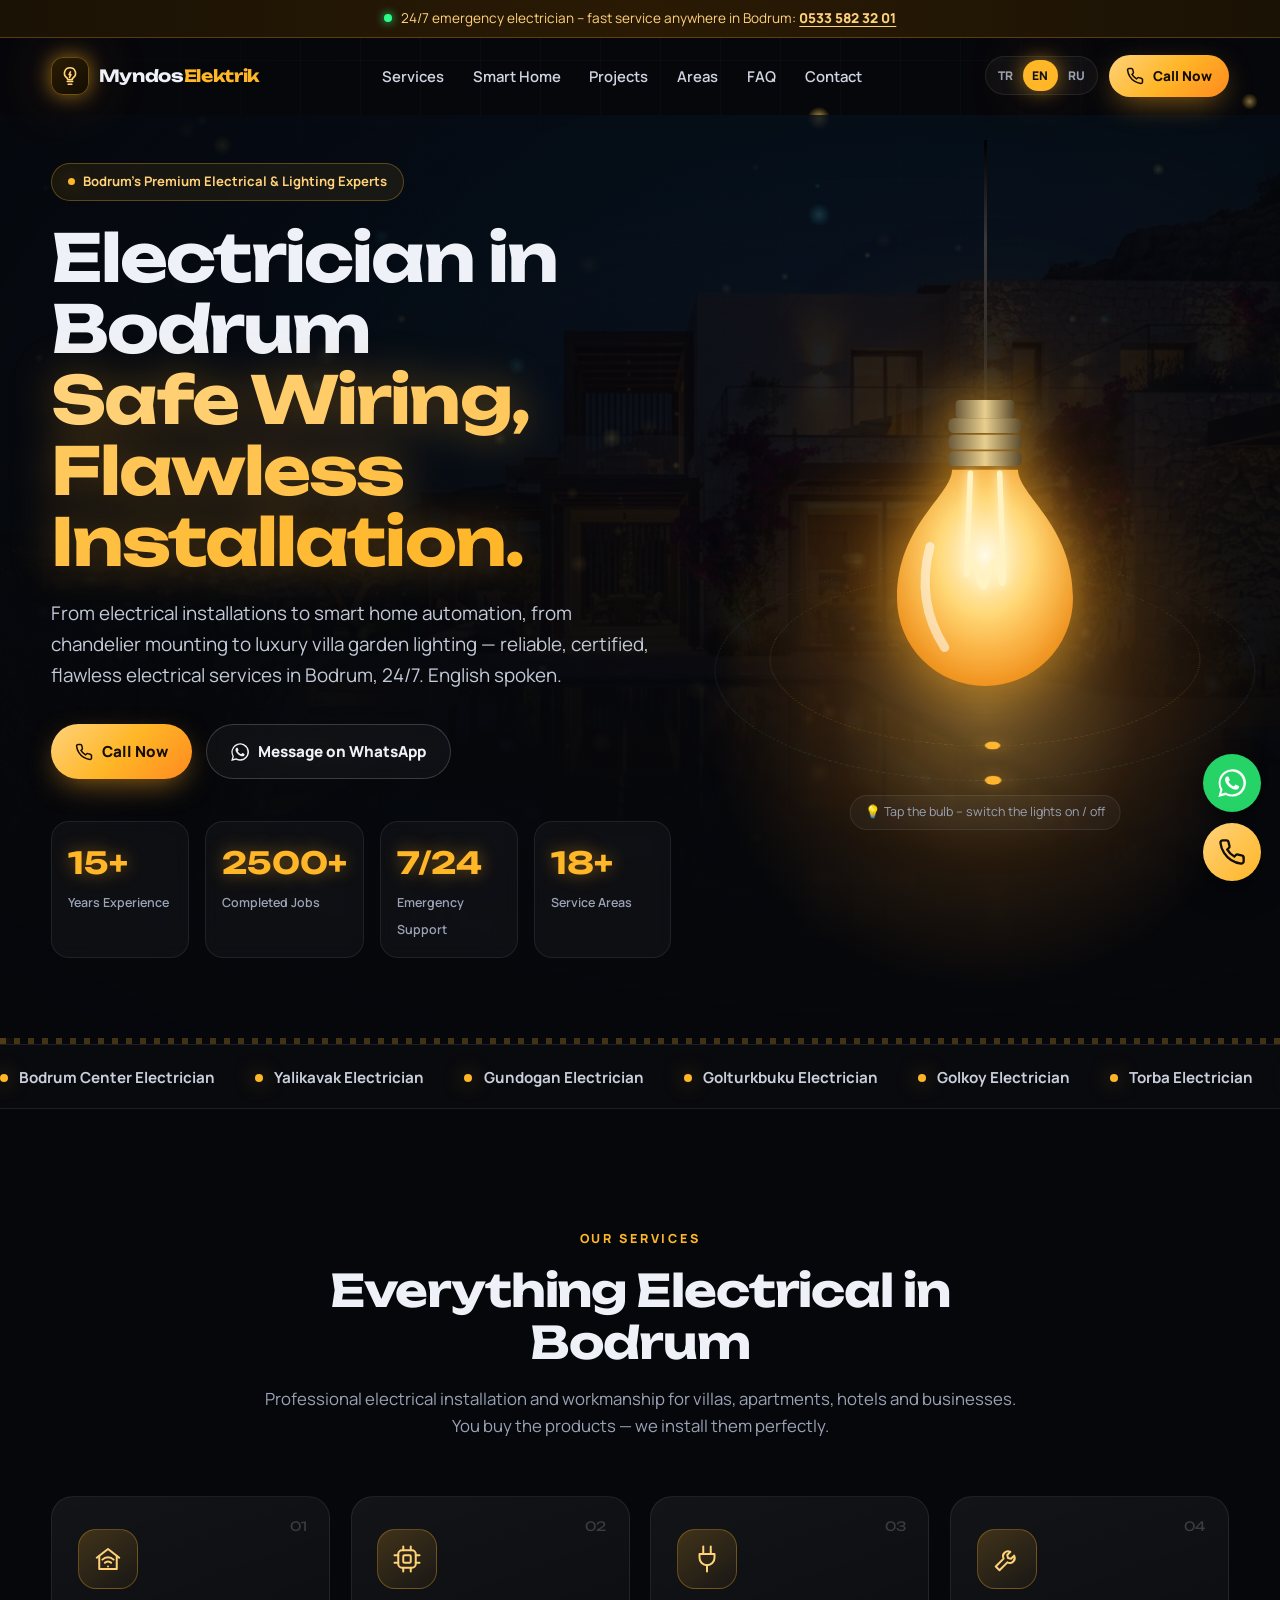
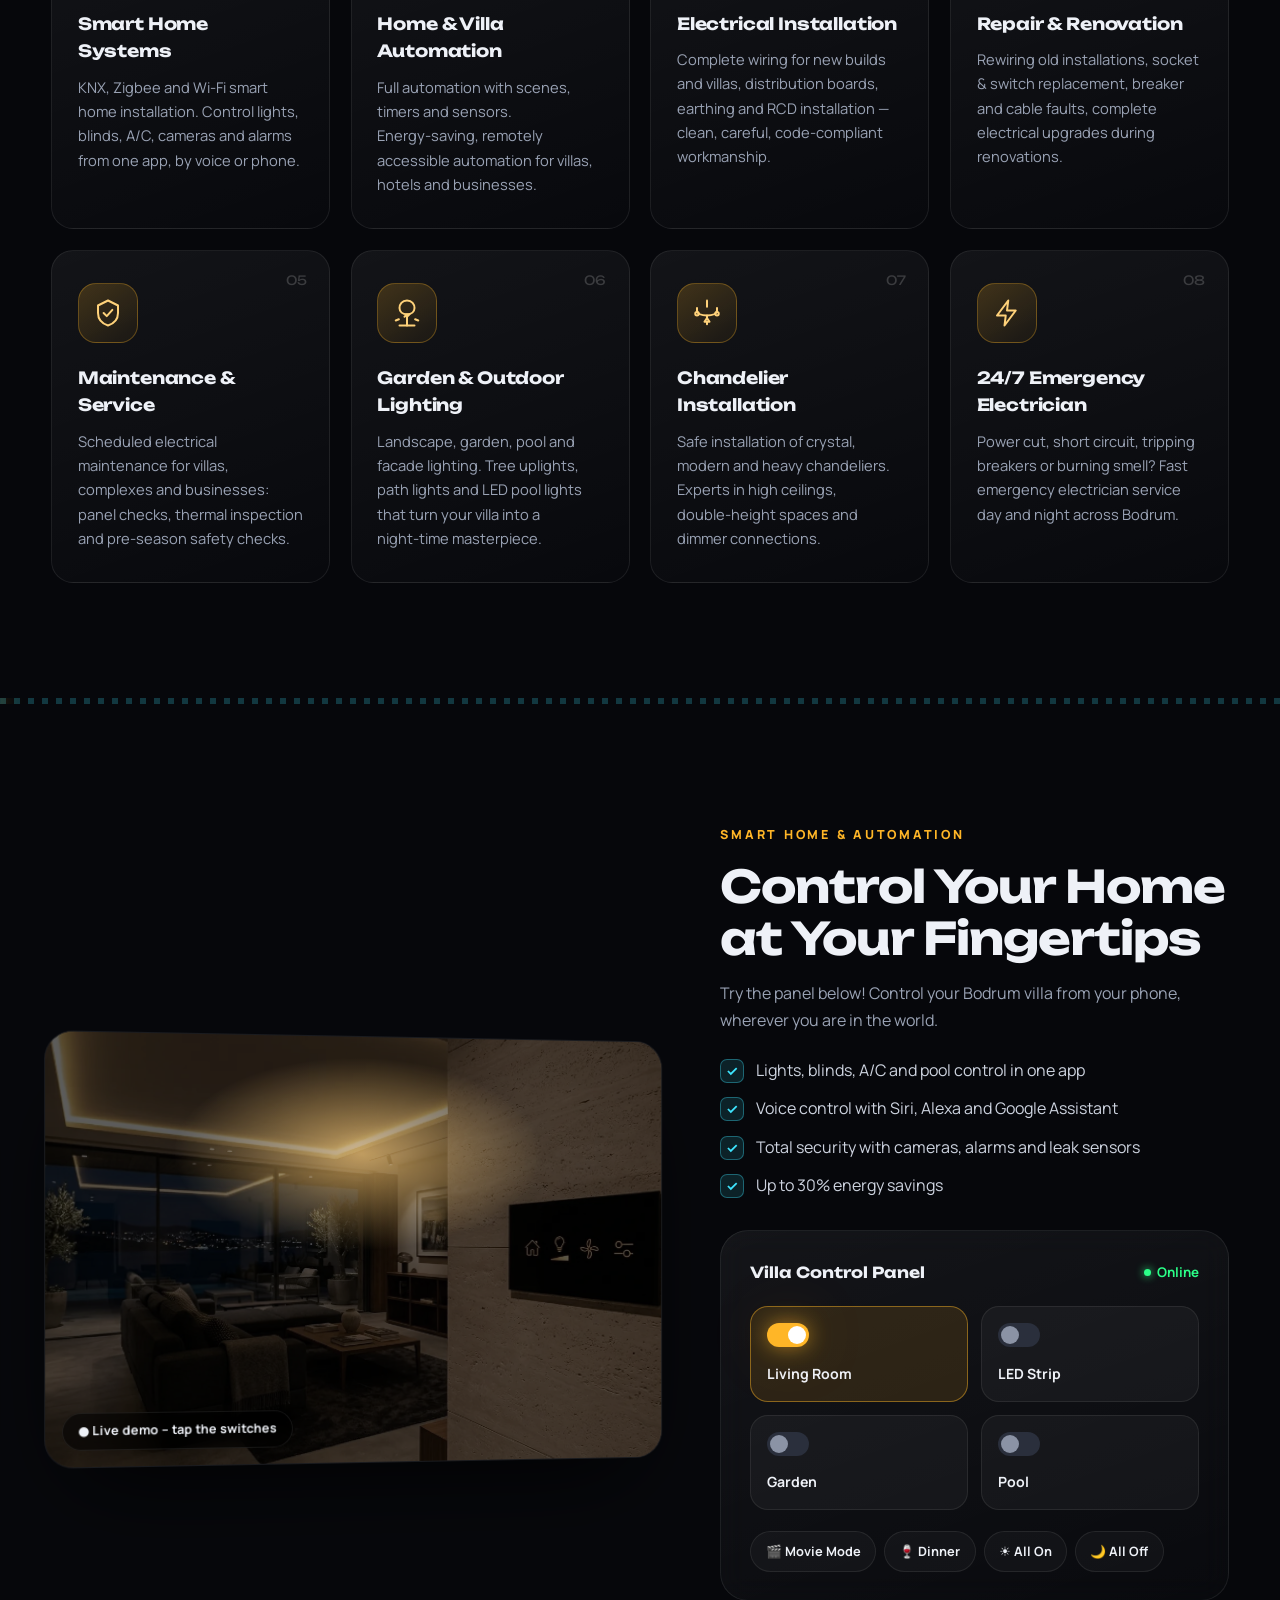
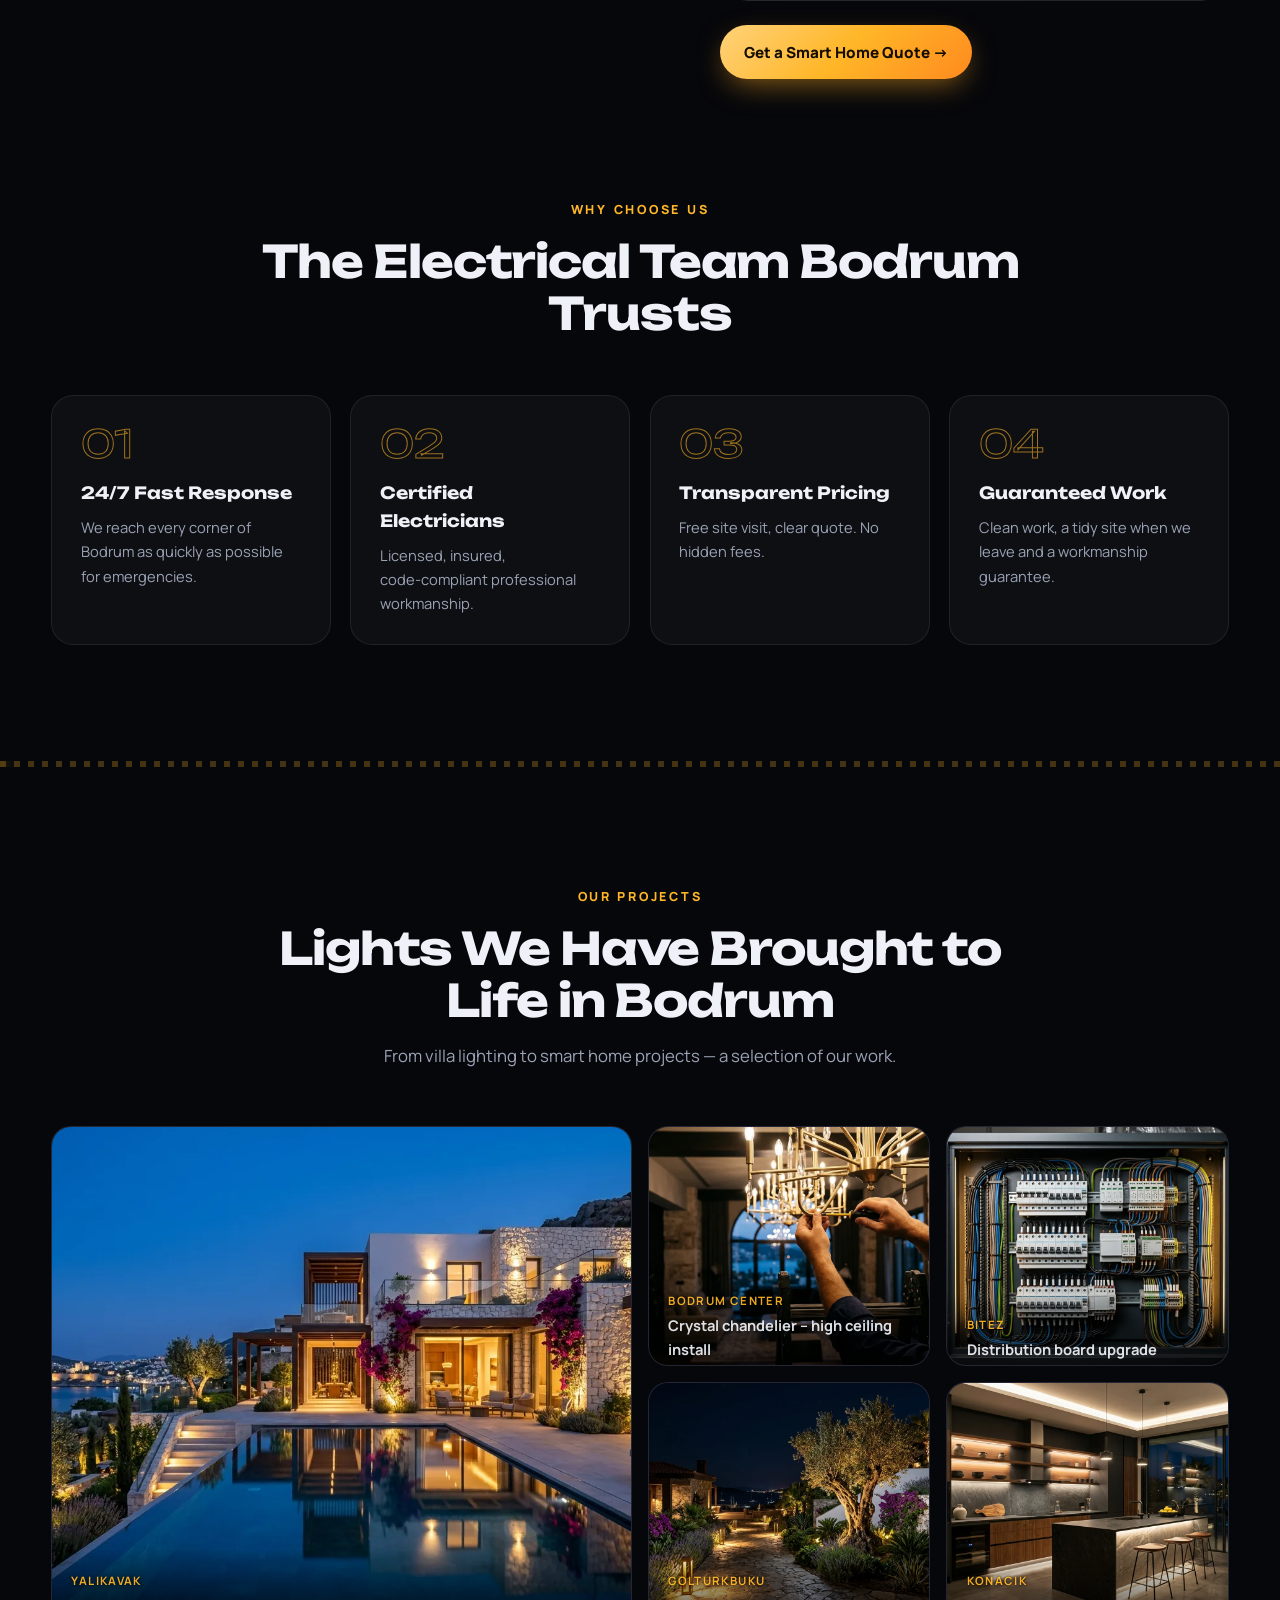
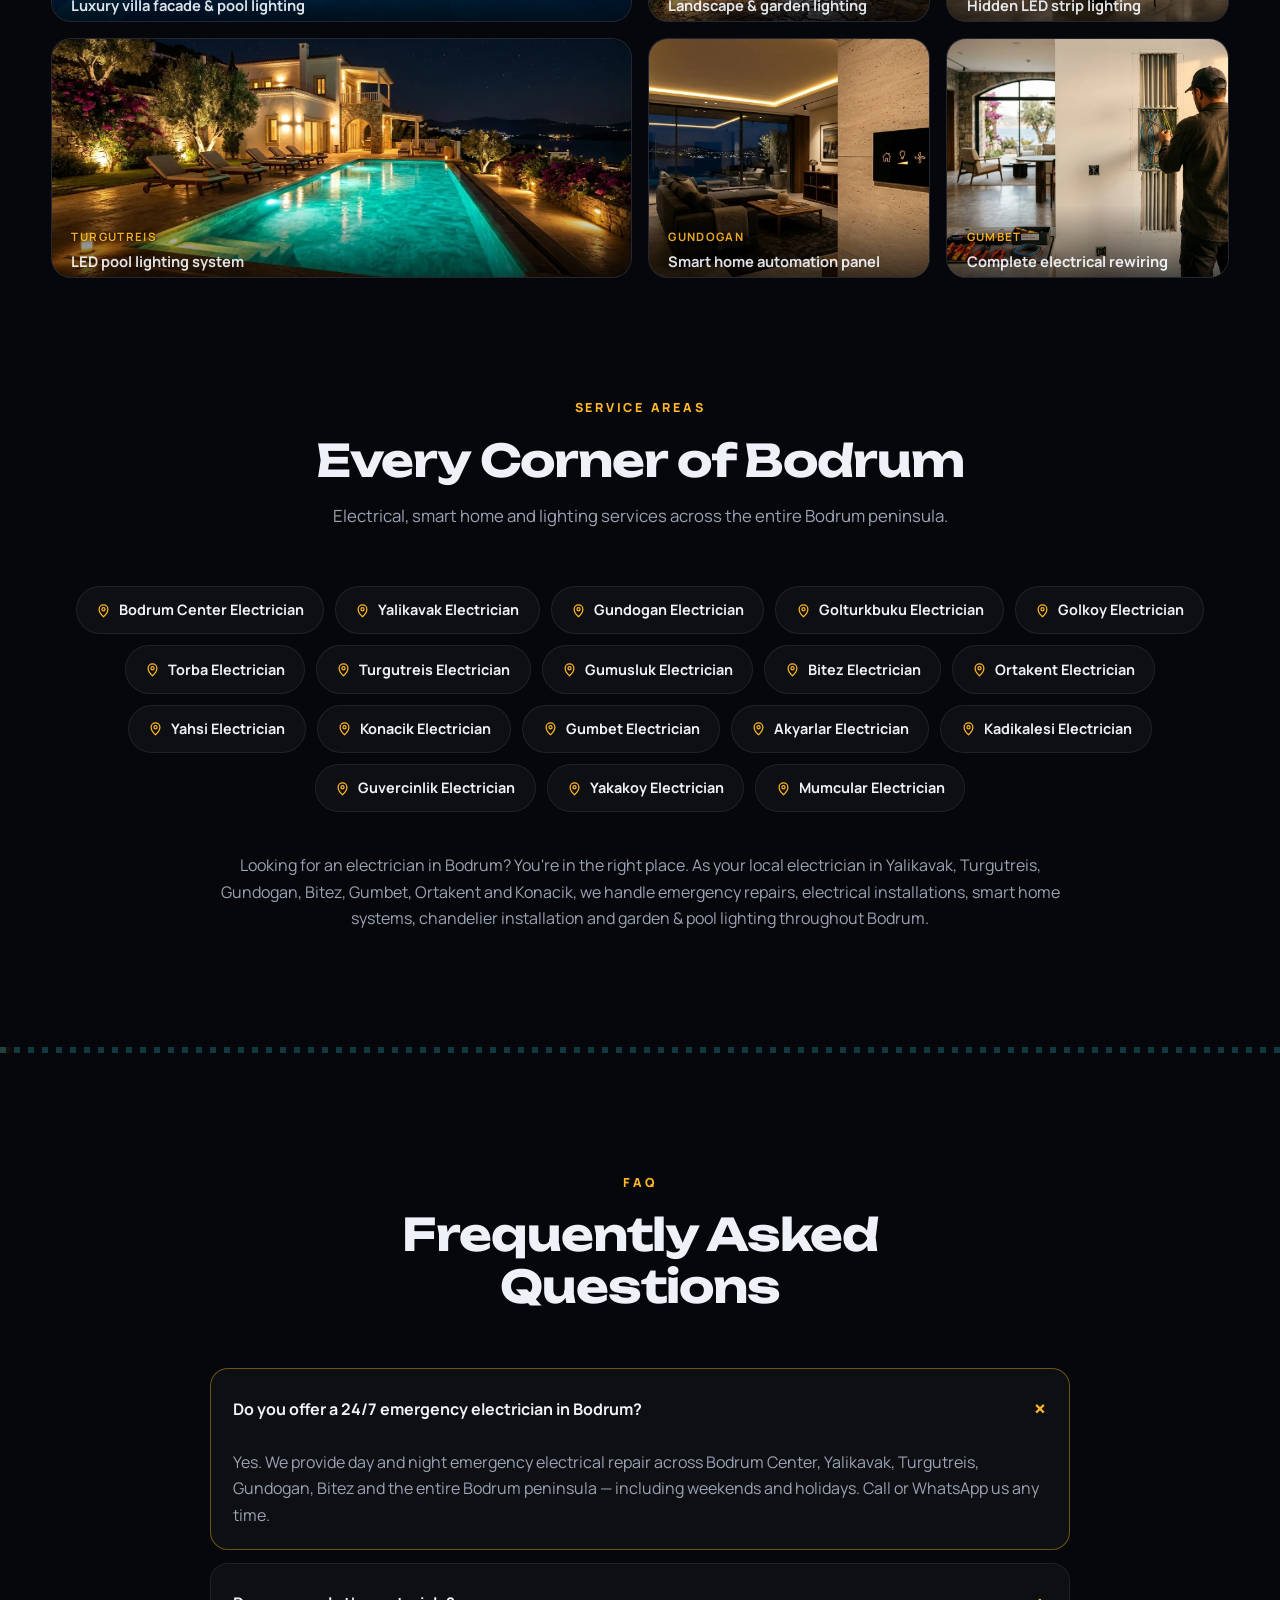
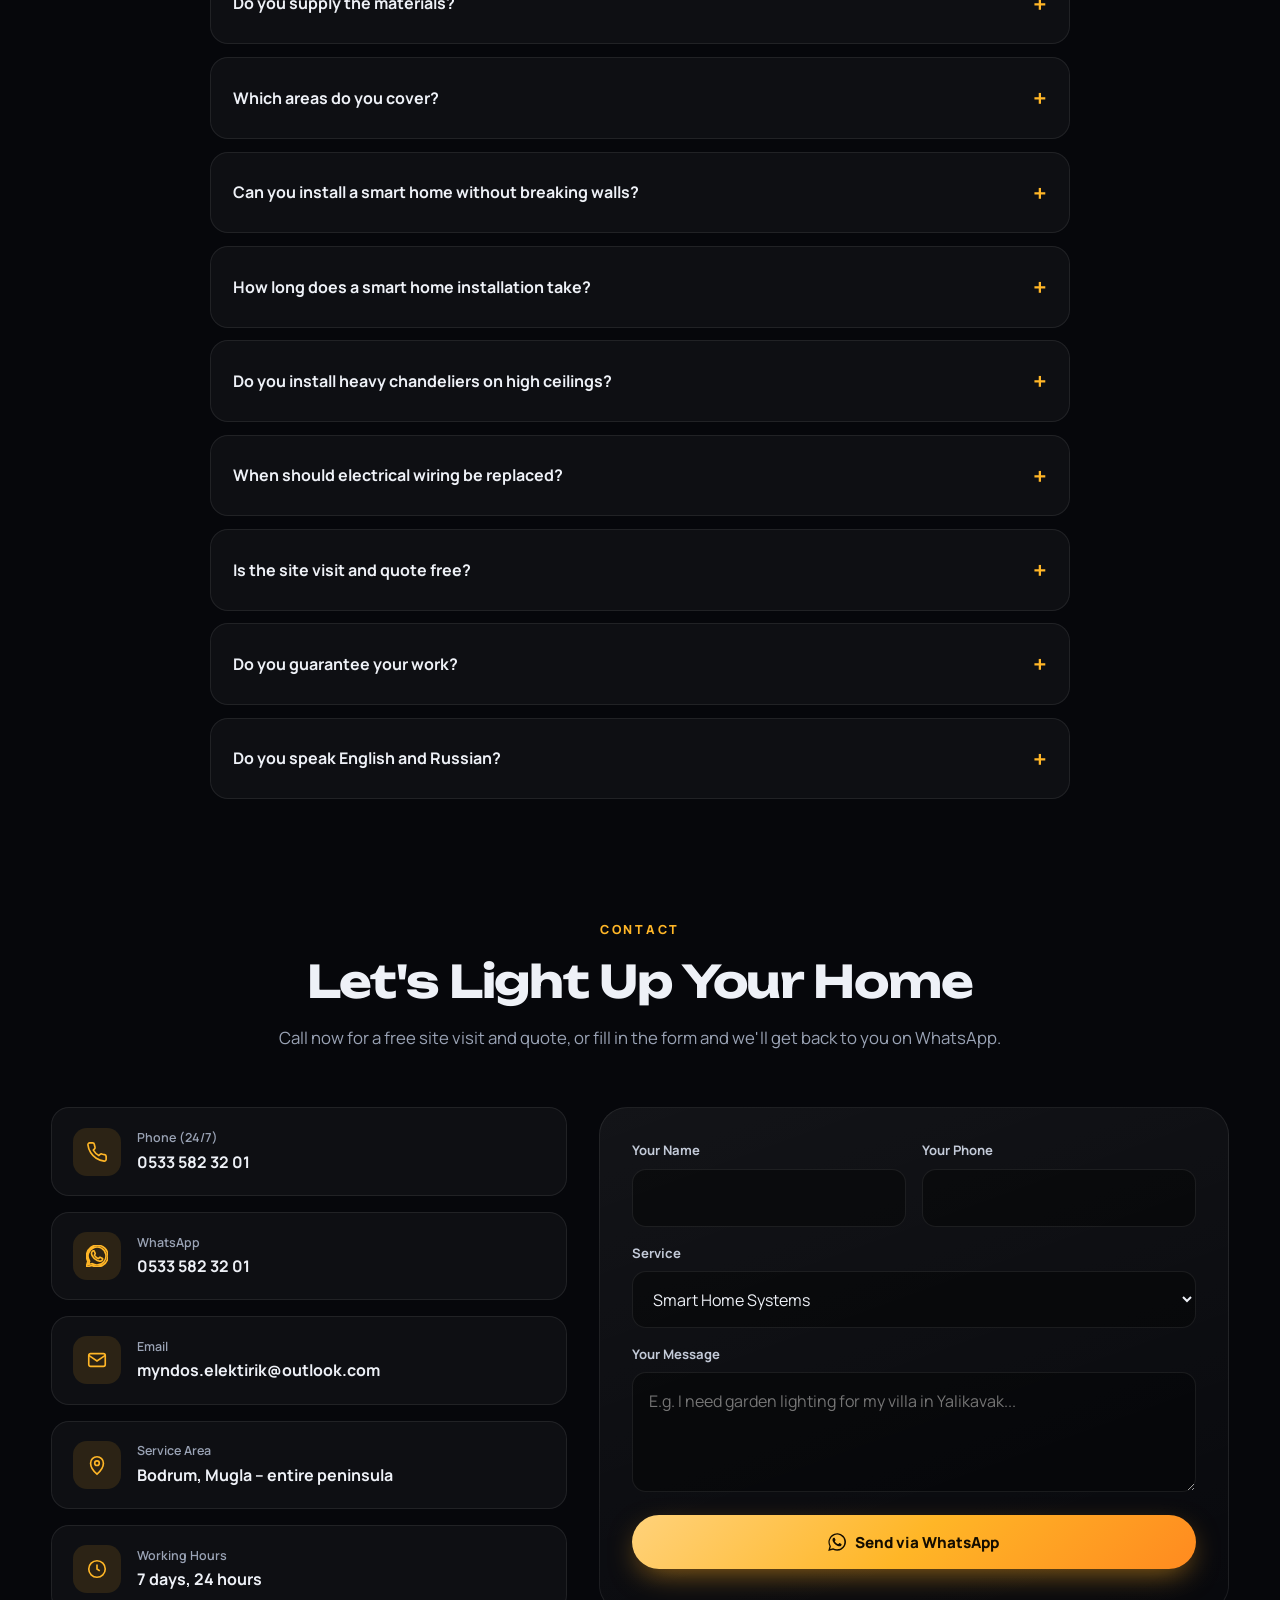
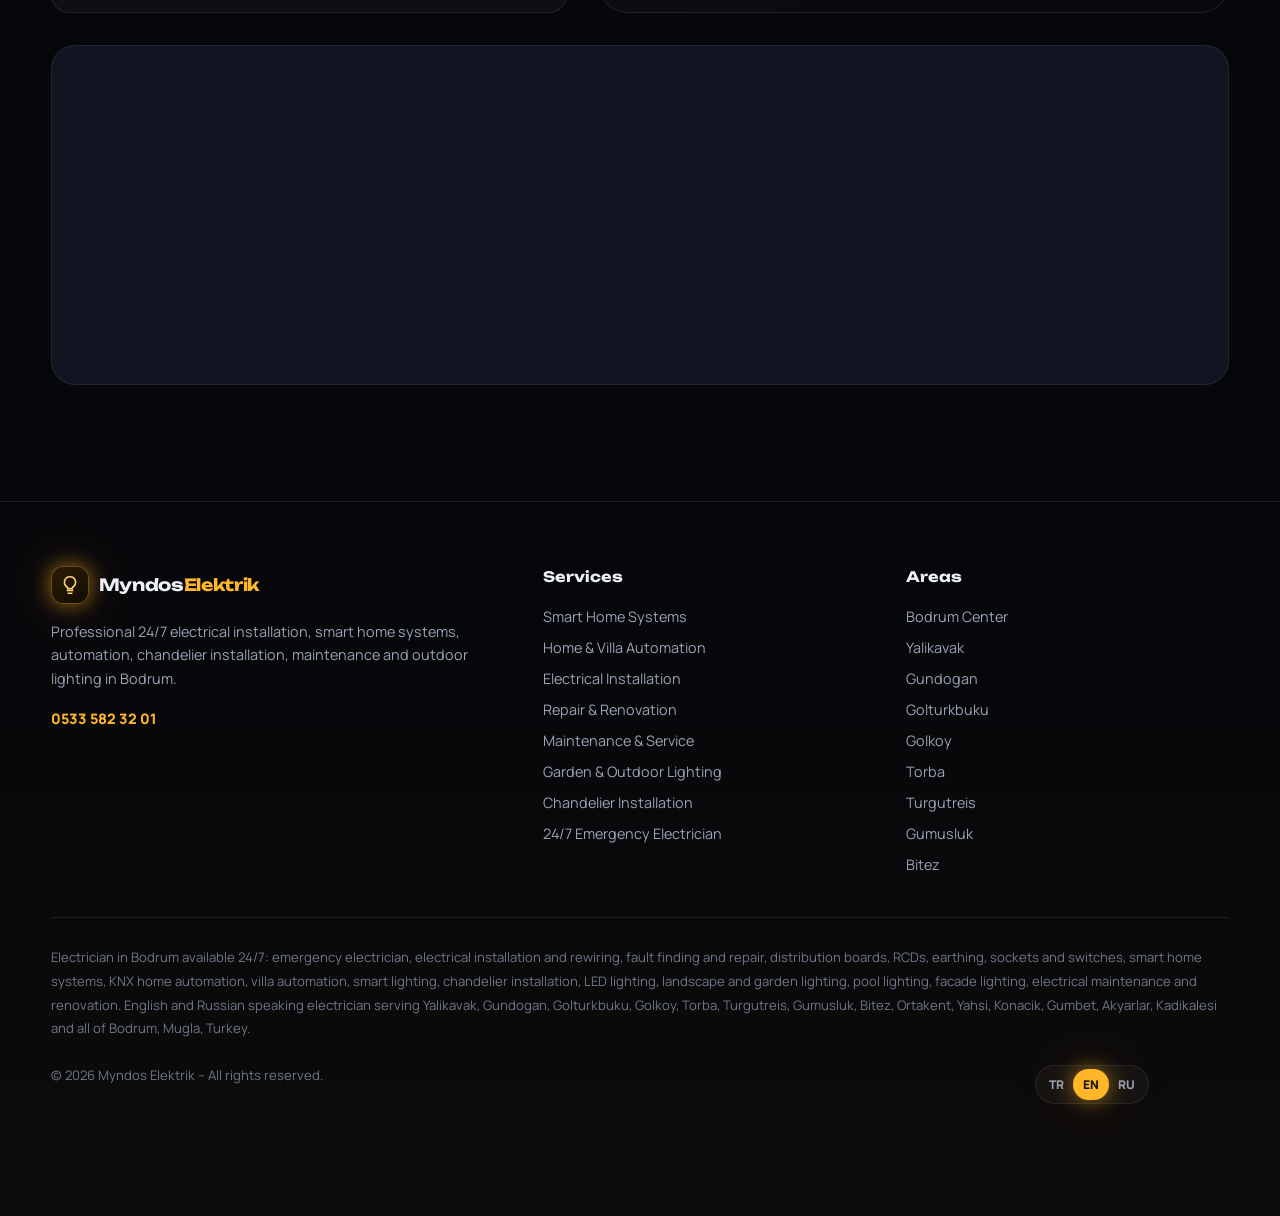
==== commit cbec6ac5: "Add files via upload" ====
--- a/index.html
+++ b/index.html
@@ -44,7 +44,7 @@
 <link rel="preconnect" href="https://fonts.gstatic.com" crossorigin>
 <link rel="preload" as="image" href="assets/img/hero.webp" type="image/webp" fetchpriority="high">
 <link href="https://fonts.googleapis.com/css2?family=Manrope:wght@400;500;600;700;800&family=Unbounded:wght@500;700&display=swap&subset=cyrillic,latin-ext" rel="stylesheet">
-<link rel="stylesheet" href="assets/css/style.css">
+<link rel="stylesheet" href="assets/css/style.css?v=202611211546">
 <script type="application/ld+json">{"@context": "https://schema.org", "@type": "Electrician", "@id": "https://myndoselektrik.pages.dev/#business", "name": "Myndos Elektrik", "description": "Myndos Elektrik: Bodrum elektrikçi – 7/24 acil arıza, elektrik tesisatı, akıllı ev sistemleri, otomasyon, avize montajı, bahçe ve çevre aydınlatma. Yalıkavak'tan Turgutreis'e tüm Bodrum'a hızlı servis.", "url": "https://myndoselektrik.pages.dev/", "telephone": "+905335823201", "email": "myndos.elektirik@outlook.com", "image": ["https://myndoselektrik.pages.dev/assets/img/hero.jpg", "https://myndoselektrik.pages.dev/assets/img/chandelier.jpg", "https://myndoselektrik.pages.dev/assets/img/electrical-panel.jpg", "https://myndoselektrik.pages.dev/assets/img/garden-lighting.jpg"], "logo": "https://myndoselektrik.pages.dev/assets/img/favicon.svg", "priceRange": "₺₺", "address": {"@type": "PostalAddress", "addressLocality": "Bodrum", "addressRegion": "Muğla", "postalCode": "48400", "addressCountry": "TR"}, "geo": {"@type": "GeoCoordinates", "latitude": 37.0344, "longitude": 27.4305}, "areaServed": [{"@type": "Place", "name": "Bodrum Merkez, Bodrum"}, {"@type": "Place", "name": "Yalıkavak, Bodrum"}, {"@type": "Place", "name": "Gündoğan, Bodrum"}, {"@type": "Place", "name": "Göltürkbükü, Bodrum"}, {"@type": "Place", "name": "Gölköy, Bodrum"}, {"@type": "Place", "name": "Torba, Bodrum"}, {"@type": "Place", "name": "Turgutreis, Bodrum"}, {"@type": "Place", "name": "Gümüşlük, Bodrum"}, {"@type": "Place", "name": "Bitez, Bodrum"}, {"@type": "Place", "name": "Ortakent, Bodrum"}, {"@type": "Place", "name": "Yahşi, Bodrum"}, {"@type": "Place", "name": "Konacık, Bodrum"}, {"@type": "Place", "name": "Gümbet, Bodrum"}, {"@type": "Place", "name": "Akyarlar, Bodrum"}, {"@type": "Place", "name": "Kadıkalesi, Bodrum"}, {"@type": "Place", "name": "Güvercinlik, Bodrum"}, {"@type": "Place", "name": "Yakaköy, Bodrum"}, {"@type": "Place", "name": "Mumcular, Bodrum"}], "openingHoursSpecification": [{"@type": "OpeningHoursSpecification", "dayOfWeek": ["Monday", "Tuesday", "Wednesday", "Thursday", "Friday", "Saturday", "Sunday"], "opens": "00:00", "closes": "23:59"}], "knowsLanguage": ["tr", "en", "ru"], "hasOfferCatalog": {"@type": "OfferCatalog", "name": "Hizmetlerimiz", "itemListElement": [{"@type": "Offer", "itemOffered": {"@type": "Service", "name": "Akıllı Ev Sistemleri", "description": "KNX, Zigbee ve Wi‑Fi tabanlı akıllı ev kurulumu. Işık, perde, klima, kamera ve alarmı tek uygulamadan, sesle ya da telefonla yönetin.", "areaServed": "Bodrum"}}, {"@type": "Offer", "itemOffered": {"@type": "Service", "name": "Ev & Villa Otomasyonu", "description": "Senaryo, zamanlayıcı ve sensörlerle tam otomasyon. Villa, otel ve işyerleri için enerji tasarruflu, uzaktan erişimli otomasyon projeleri.", "areaServed": "Bodrum"}}, {"@type": "Offer", "itemOffered": {"@type": "Service", "name": "Elektrik Tesisatı", "description": "Yeni yapı ve villa elektrik tesisatı, pano montajı, topraklama, kaçak akım rölesi montajı. Yönetmeliğe uygun, temiz ve titiz işçilik.", "areaServed": "Bodrum"}}, {"@type": "Offer", "itemOffered": {"@type": "Service", "name": "Tamir & Tadilat", "description": "Eski tesisat yenileme, priz‑anahtar değişimi, sigorta ve kablo arızaları, tadilat sırasında elektrik altyapısının baştan kurulması.", "areaServed": "Bodrum"}}, {"@type": "Offer", "itemOffered": {"@type": "Service", "name": "Bakım & Onarım", "description": "Villa, site ve işletmeler için periyodik elektrik bakımı, pano kontrolü, termal ölçüm ve sezon öncesi güvenlik kontrolleri.", "areaServed": "Bodrum"}}, {"@type": "Offer", "itemOffered": {"@type": "Service", "name": "Çevre & Bahçe Aydınlatma", "description": "Peyzaj, bahçe, havuz ve cephe aydınlatması. Ağaç uplight, yol armatürleri ve LED havuz ışıklarıyla villanızı geceleri bir esere dönüştürün.", "areaServed": "Bodrum"}}, {"@type": "Offer", "itemOffered": {"@type": "Service", "name": "Avize Montajı", "description": "Kristal, modern ve ağır avizelerin güvenli montajı. Yüksek tavan, galeri boşluğu ve dimmer bağlantısında uzman işçilik.", "areaServed": "Bodrum"}}, {"@type": "Offer", "itemOffered": {"@type": "Service", "name": "7/24 Acil Elektrikçi", "description": "Elektrik kesintisi, kısa devre, sigorta atması ya da yanık kokusu? Bodrum'un her yerine gece‑gündüz hızlı acil elektrik servisi.", "areaServed": "Bodrum"}}]}, "sameAs": ["https://www.instagram.com/", "https://maps.google.com/?q=Bodrum"]}</script>
 <script type="application/ld+json">{"@context": "https://schema.org", "@type": "FAQPage", "mainEntity": [{"@type": "Question", "name": "Bodrum'da 7/24 acil elektrikçi hizmeti veriyor musunuz?", "acceptedAnswer": {"@type": "Answer", "text": "Evet. Bodrum merkez, Yalıkavak, Turgutreis, Gündoğan, Bitez ve tüm Bodrum yarımadasında gece‑gündüz, hafta sonu ve bayramlar dahil acil elektrik arıza servisi veriyoruz. Telefon veya WhatsApp ile hemen ulaşabilirsiniz."}}, {"@type": "Question", "name": "Malzemeyi siz mi sağlıyorsunuz?", "acceptedAnswer": {"@type": "Answer", "text": "Hayır, malzeme satışı yapmıyoruz. Avize, armatür, akıllı ev cihazı gibi ürünleri siz alıyorsunuz; biz montajını ve bağlantısını yapıyoruz. İsterseniz satın almadan önce hangi ürünün uygun olduğu konusunda ücretsiz bilgi veriyoruz."}}, {"@type": "Question", "name": "Hangi bölgelere hizmet veriyorsunuz?", "acceptedAnswer": {"@type": "Answer", "text": "Bodrum Merkez, Yalıkavak, Gündoğan, Göltürkbükü, Gölköy, Torba, Turgutreis, Gümüşlük, Bitez, Ortakent, Yahşi, Konacık, Gümbet, Akyarlar, Kadıkalesi, Güvercinlik, Yakaköy ve Mumcular dahil tüm Bodrum'a hizmet veriyoruz."}}, {"@type": "Question", "name": "Mevcut evime kırıp dökmeden akıllı ev sistemi kurulabilir mi?", "acceptedAnswer": {"@type": "Answer", "text": "Evet. Kablosuz (Zigbee / Wi‑Fi) akıllı anahtar, priz, perde motoru ve sensörlerle mevcut tesisatı bozmadan evinizi akıllı hale getiriyoruz. Yeni yapılarda ise kablolu KNX altyapısı öneriyoruz."}}, {"@type": "Question", "name": "Akıllı ev sistemi kurulumu ne kadar sürer?", "acceptedAnswer": {"@type": "Answer", "text": "Bir daire için kablosuz akıllı ev kurulumu genellikle 1 gün sürer. Villalarda kapsamlı otomasyon projelerinin montajı 2–7 gün arasında tamamlanır."}}, {"@type": "Question", "name": "Ağır ve yüksek tavanlı avize montajı yapıyor musunuz?", "acceptedAnswer": {"@type": "Answer", "text": "Evet. Kristal ve ağır avizeleri uygun taşıyıcı ankrajlarla, gerektiğinde iskele kurarak 6–8 metre yüksekliğe kadar güvenle monte ediyor, dimmer ve akıllı kontrol bağlantısını yapıyoruz."}}, {"@type": "Question", "name": "Elektrik tesisatı ne zaman yenilenmeli?", "acceptedAnswer": {"@type": "Answer", "text": "Sigortalar sık atıyorsa, prizlerde ısınma veya yanık kokusu varsa, tesisat 20 yıldan eskiyse ya da kaçak akım rölesi yoksa tesisatınızın kontrol edilip yenilenmesi gerekir."}}, {"@type": "Question", "name": "Keşif ve fiyat teklifi ücretli mi?", "acceptedAnswer": {"@type": "Answer", "text": "Bodrum içindeki projeler için keşif ve fiyat teklifi ücretsizdir. Arıza servislerinde ise ücret, işe başlamadan önce net olarak bildirilir."}}, {"@type": "Question", "name": "Yaptığınız işlere garanti veriyor musunuz?", "acceptedAnswer": {"@type": "Answer", "text": "Evet. Yaptığımız tüm montaj ve işçilik garantilidir. Montaj sonrası destek ve periyodik bakım anlaşmaları da sunuyoruz."}}, {"@type": "Question", "name": "Yabancı müşterilerle İngilizce veya Rusça iletişim kurabiliyor musunuz?", "acceptedAnswer": {"@type": "Answer", "text": "Evet. Bodrum'da yaşayan yabancı villa sahipleri ve site yönetimleri ile İngilizce ve Rusça iletişim kuruyor, teklif ve faturaları istenen dilde hazırlıyoruz."}}]}</script>
 <script type="application/ld+json">{"@context": "https://schema.org", "@type": "WebSite", "name": "Myndos Elektrik", "url": "https://myndoselektrik.pages.dev/", "inLanguage": "tr"}</script>
@@ -273,6 +273,6 @@
 
 <div class="lightbox" role="dialog" aria-modal="true"><button class="lb-close" aria-label="Close">×</button><div><img src="data:," alt=""><p></p></div></div>
 
-<script src="assets/js/main.js" defer></script>
+<script src="assets/js/main.js?v=202611211546" defer></script>
 </body>
 </html>
--- a/assets/css/style.css
+++ b/assets/css/style.css
@@ -20,8 +20,9 @@
   --ease:cubic-bezier(.2,.8,.2,1);
 }
 *{box-sizing:border-box;margin:0;padding:0}
-html{scroll-behavior:smooth;-webkit-text-size-adjust:100%}
-body{font-family:var(--font-b);background:var(--bg);color:var(--text);line-height:1.65;overflow-x:hidden;-webkit-font-smoothing:antialiased}
+html{scroll-behavior:smooth;-webkit-text-size-adjust:100%;overflow-x:hidden;max-width:100%}
+body{max-width:100%;position:relative;font-family:var(--font-b);background:var(--bg);color:var(--text);line-height:1.65;overflow-x:hidden;-webkit-font-smoothing:antialiased}
+@supports (overflow:clip){html,body,main,section,footer{overflow-x:clip}}
 img{max-width:100%;display:block}
 a{color:inherit;text-decoration:none}
 button{font:inherit;cursor:pointer;border:0;background:none;color:inherit}
@@ -50,8 +51,10 @@
 @keyframes pulse{50%{opacity:.3}}
 
 /* ---------- Header ---------- */
-.header{position:sticky;top:0;z-index:50;transition:background .4s,backdrop-filter .4s,border-color .4s;border-bottom:1px solid transparent}
-.header.scrolled{background:rgba(6,7,11,.78);backdrop-filter:blur(16px) saturate(140%);-webkit-backdrop-filter:blur(16px) saturate(140%);border-color:var(--line)}
+.header{position:sticky;top:0;z-index:50;transition:border-color .4s;border-bottom:1px solid transparent}
+.header::before{content:"";position:absolute;inset:0;z-index:-2;background:rgba(6,7,11,.78);backdrop-filter:blur(16px) saturate(140%);-webkit-backdrop-filter:blur(16px) saturate(140%);opacity:0;transition:opacity .4s;pointer-events:none}
+.header.scrolled::before{opacity:1}
+.header.scrolled{border-color:var(--line)}
 .nav{display:flex;align-items:center;justify-content:space-between;height:76px;gap:1rem}
 .logo{display:flex;align-items:center;gap:.6rem;font-family:var(--font-h);font-weight:700;font-size:1.05rem;letter-spacing:-.02em;white-space:nowrap}
 .logo-icon{width:38px;height:38px;border-radius:12px;display:grid;place-items:center;background:linear-gradient(145deg,#2b1d05,#120c02);border:1px solid rgba(255,182,39,.35);box-shadow:var(--glow)}
@@ -299,8 +302,8 @@
 }
 @media (max-width:960px){
   .burger{display:block}
-  .menu{position:fixed;inset:0 0 0 auto;top:0;width:min(340px,86vw);height:100vh;height:100dvh;flex-direction:column;justify-content:center;gap:1.6rem;padding:2rem 2.4rem;font-size:1.25rem;background:rgba(8,10,16,.97);backdrop-filter:blur(20px);border-left:1px solid var(--line);transform:translateX(100%);transition:transform .5s var(--ease);z-index:-1}
-  .nav-open .menu{transform:none}
+  .menu{position:fixed;inset:0 0 0 auto;top:0;width:min(340px,86vw);height:100vh;height:100dvh;flex-direction:column;justify-content:center;gap:1.6rem;padding:2rem 2.4rem;font-size:1.25rem;background:rgba(8,10,16,.97);backdrop-filter:blur(20px);border-left:1px solid var(--line);transform:translateX(100%);visibility:hidden;transition:transform .5s var(--ease),visibility 0s .5s;z-index:-1}
+  .nav-open .menu{transform:none;visibility:visible;transition:transform .5s var(--ease)}
   .nav-call{display:none}
   .hero{padding-top:1rem;min-height:auto}
   .hero-grid{grid-template-columns:1fr;text-align:center}
@@ -311,10 +314,11 @@
   .bulb-swing{top:-200px}
   .cord{height:220px}
   .bulb-svg{width:140px}
-  .bulb-halo{top:40px;width:380px;height:380px}
+  .bulb-halo{top:40px;width:min(380px,100vw);height:min(380px,100vw)}
   .orbit{top:80px;width:260px;height:260px}
-  .orbit.o2{top:50px;width:320px;height:320px}
+  .orbit.o2{top:50px;width:min(320px,90vw);height:min(320px,90vw)}
   .bulb-hint{display:none}
+  .bulb-stage{width:100%;overflow:hidden;perspective:none}
   .smart,.contact{grid-template-columns:1fr}
   .room{transform:none}
   .testi{grid-template-columns:1fr}
@@ -345,6 +349,30 @@
   .mobile-bar .m-tel{background:linear-gradient(135deg,var(--gold),var(--amber));color:#140d00}
   .mobile-bar .m-wa{background:#25d366;color:#fff}
   .lang-pop{bottom:5.5rem}
+  .container{width:calc(100% - 32px)}
+  .hero h1{font-size:clamp(1.65rem,8vw,2.2rem);word-break:break-word}
+  .sec-head h2,.h2{font-size:clamp(1.4rem,6.5vw,1.9rem);overflow-wrap:break-word}
+  .nav-right{gap:.45rem}
+  .btn{white-space:normal;text-align:center}
+}
+@media (max-width:380px){
+  .logo{font-size:.8rem;gap:.4rem}
+  .logo-icon{width:30px;height:30px}
+  .lang a{padding:.28rem .38rem;font-size:.66rem}
+  .burger{width:40px;height:40px}
+  .burger span{left:10px;right:10px}
+}
+
+/* Mobile/tablet sticky contact bar (robust, never overflows) */
+@media (max-width:960px){
+  .fab{display:none}
+  .mobile-bar{display:grid;grid-template-columns:minmax(0,1fr) minmax(0,1fr);gap:.6rem;position:fixed;left:0;right:0;bottom:0;width:100%;max-width:100vw;box-sizing:border-box;z-index:90;padding:.6rem .7rem calc(.6rem + env(safe-area-inset-bottom));background:rgba(6,7,11,.92);backdrop-filter:blur(14px);-webkit-backdrop-filter:blur(14px);border-top:1px solid var(--line)}
+  .mobile-bar a{min-width:0;overflow:hidden;white-space:nowrap;text-overflow:ellipsis;display:flex;align-items:center;justify-content:center;gap:.5rem;padding:.85rem .5rem;border-radius:14px;font-weight:800;font-size:.92rem}
+  .mobile-bar svg{width:20px;height:20px;flex:none}
+  .mobile-bar .m-tel{background:linear-gradient(135deg,var(--gold),var(--amber));color:#140d00}
+  .mobile-bar .m-wa{background:#25d366;color:#fff}
+  .footer{padding-bottom:7.5rem}
+  .copy{padding-right:0}
 }
 @media (prefers-reduced-motion:reduce){
   *,*::before,*::after{animation-duration:.01ms!important;animation-iteration-count:1!important;transition-duration:.01ms!important;scroll-behavior:auto!important}
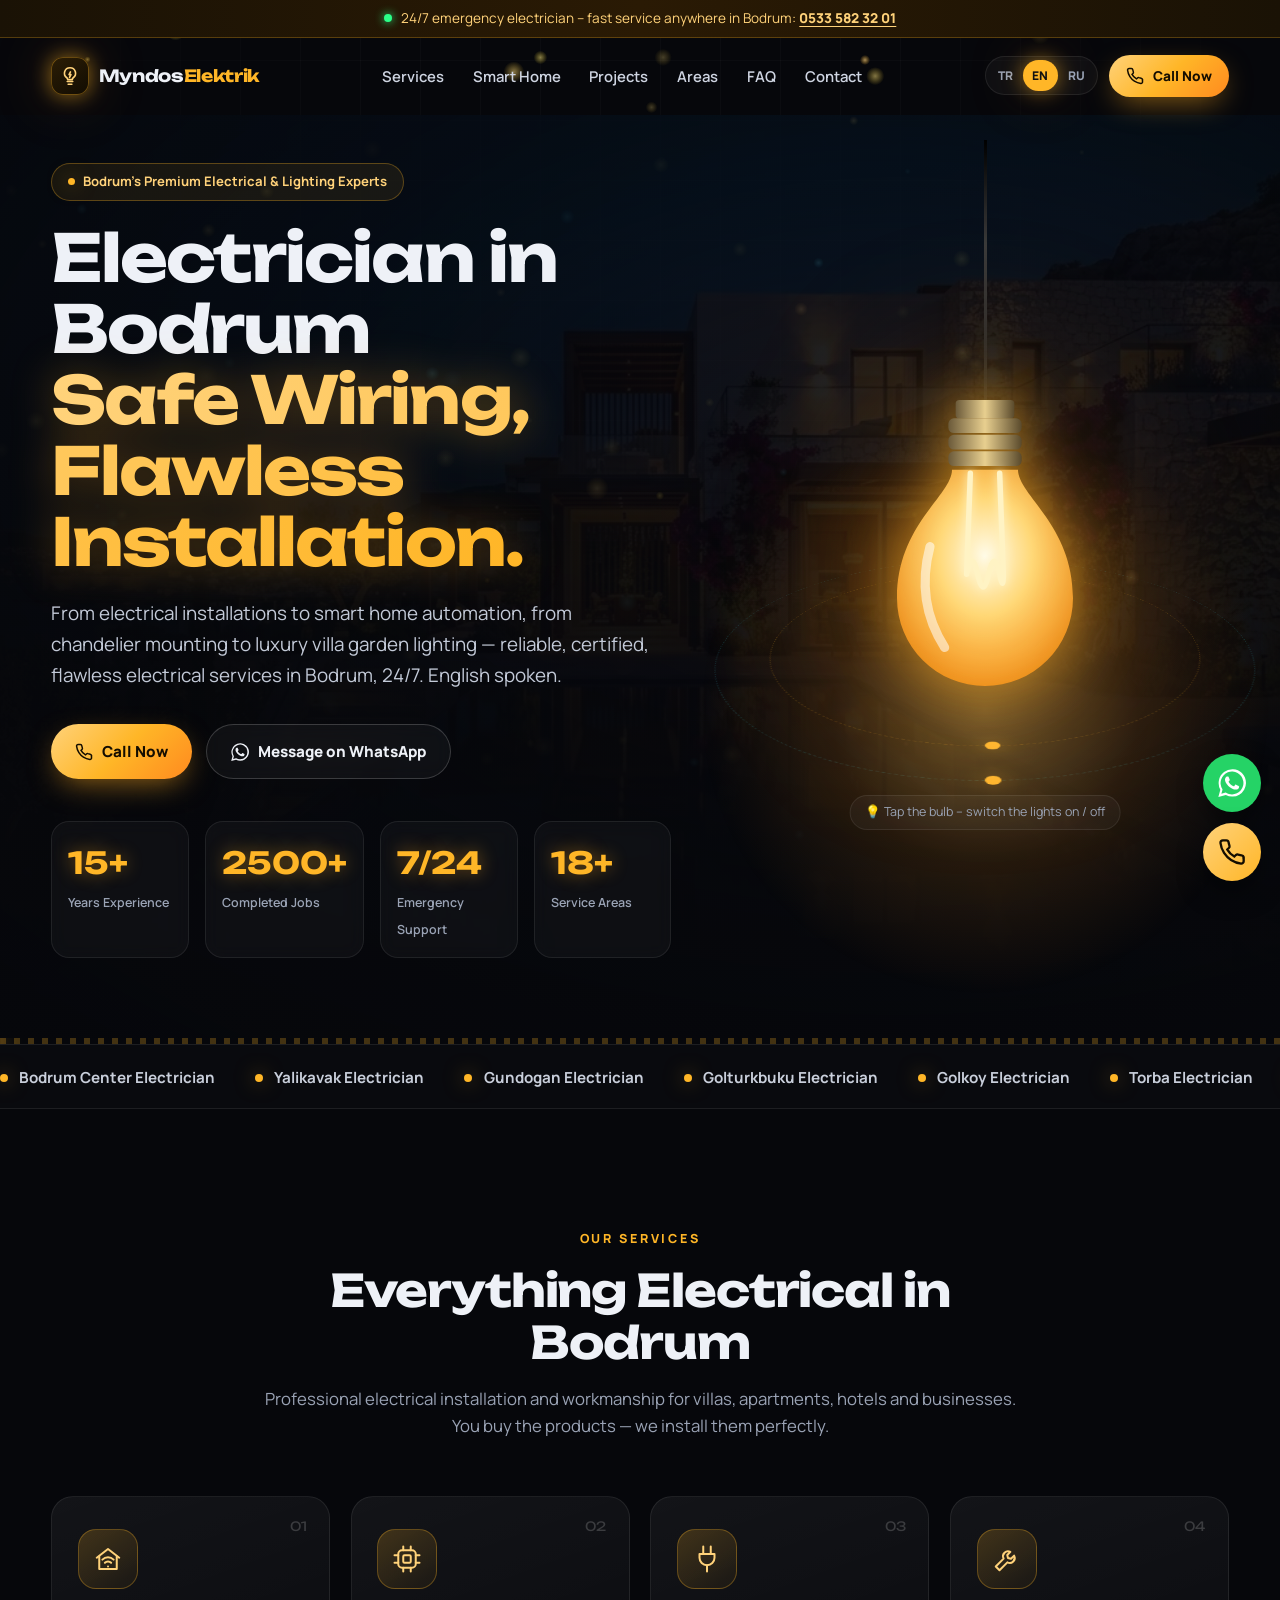
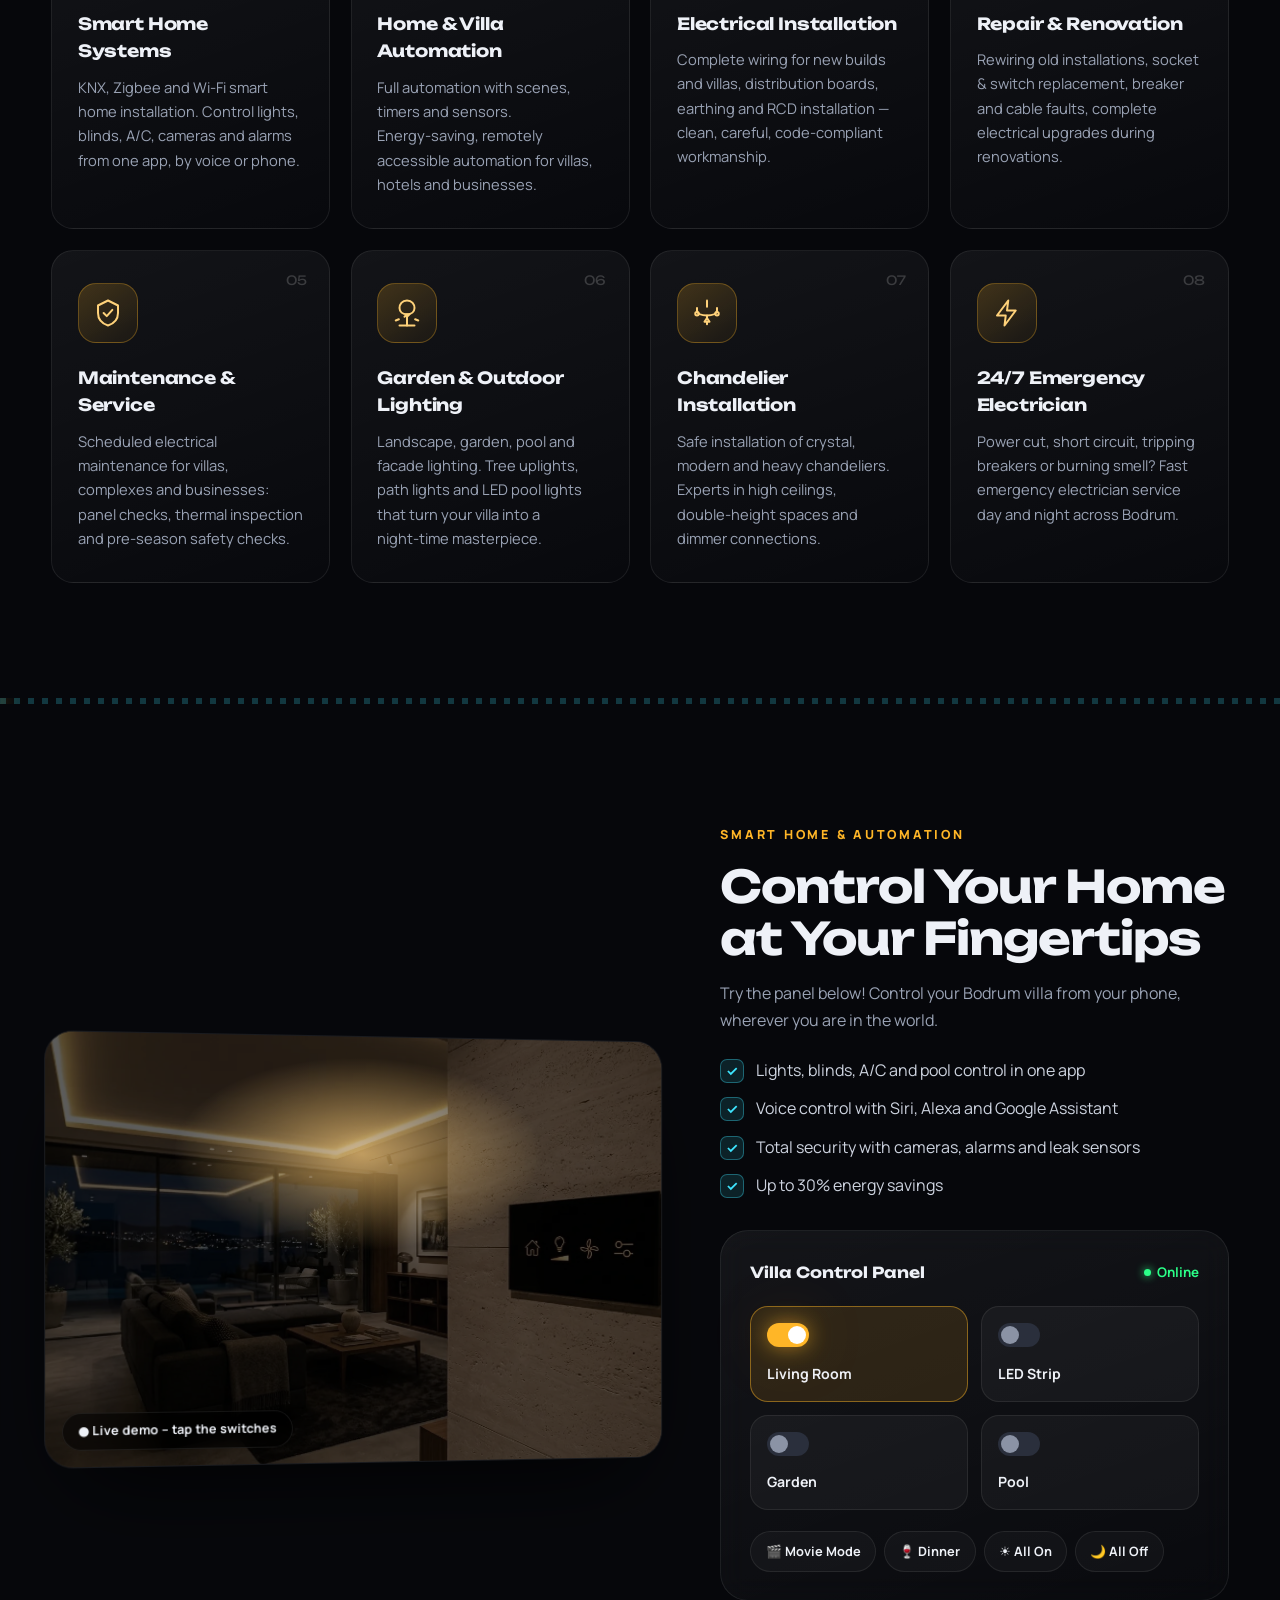
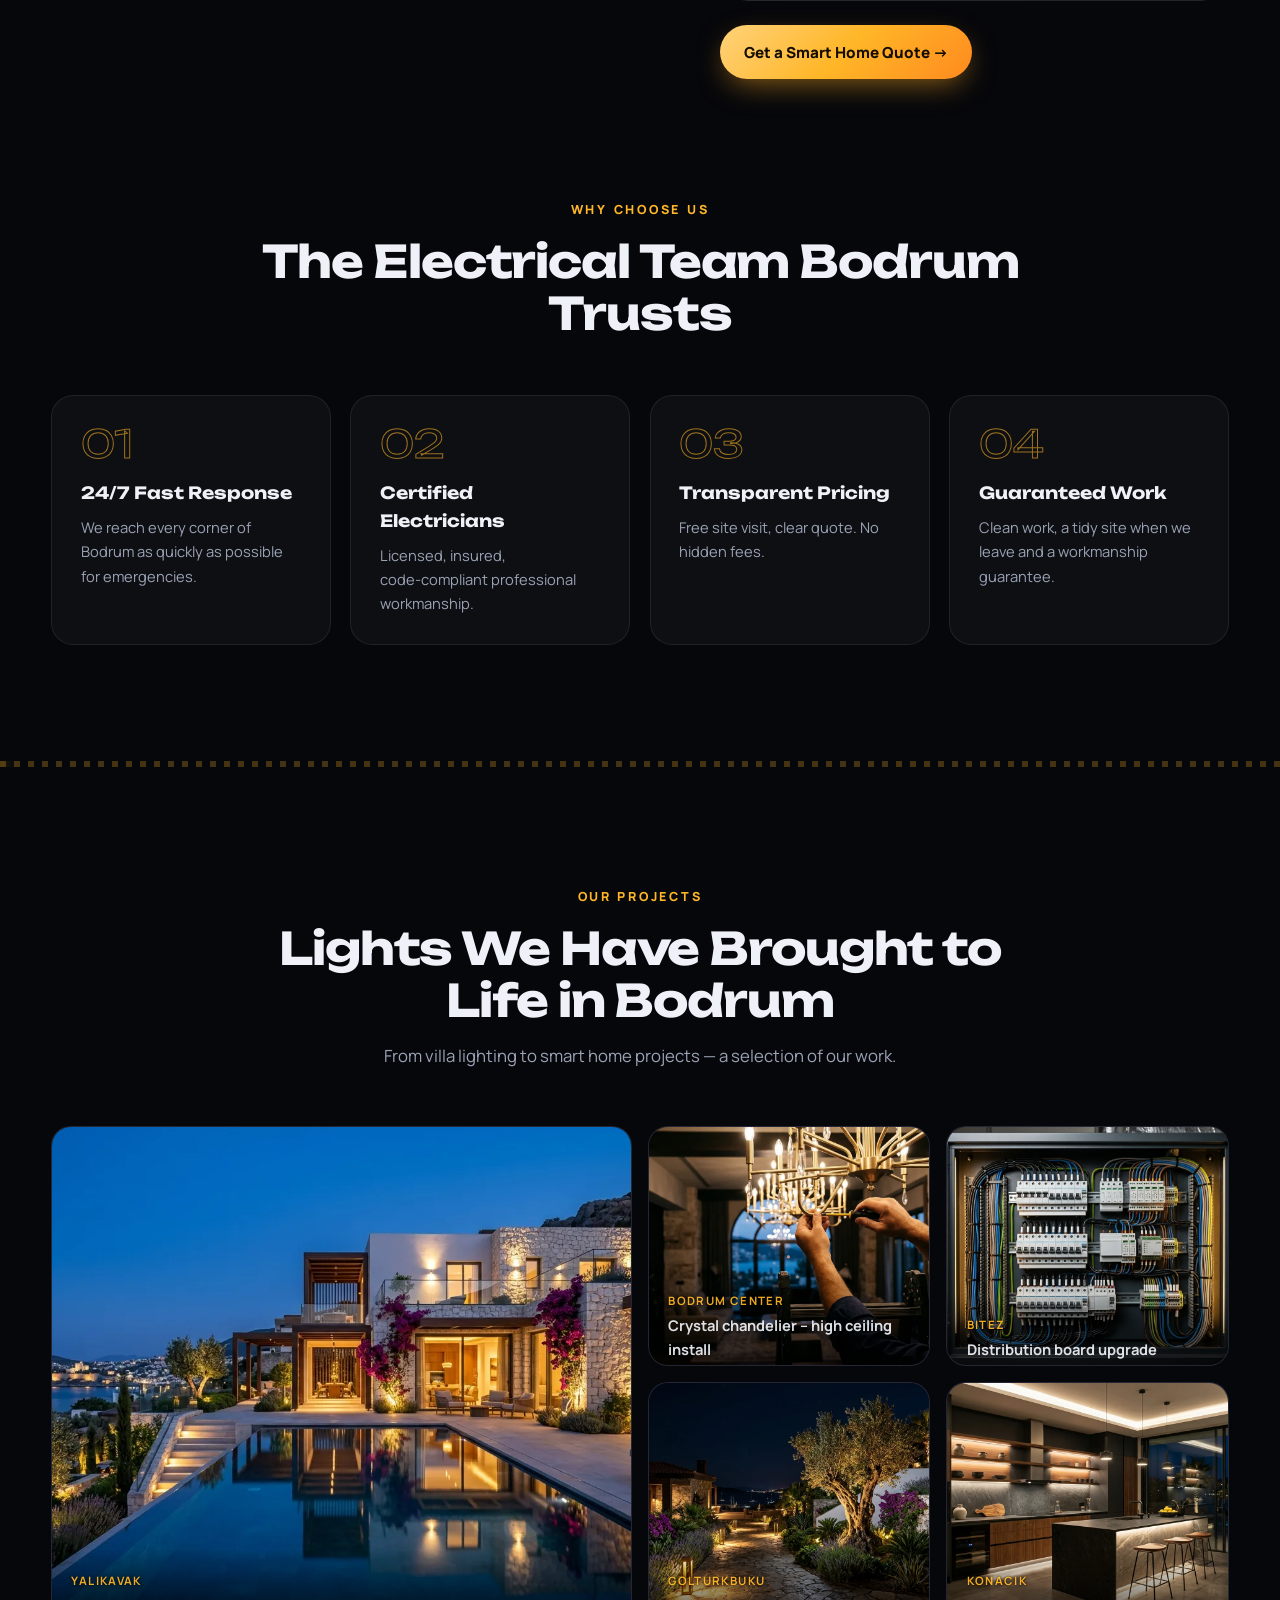
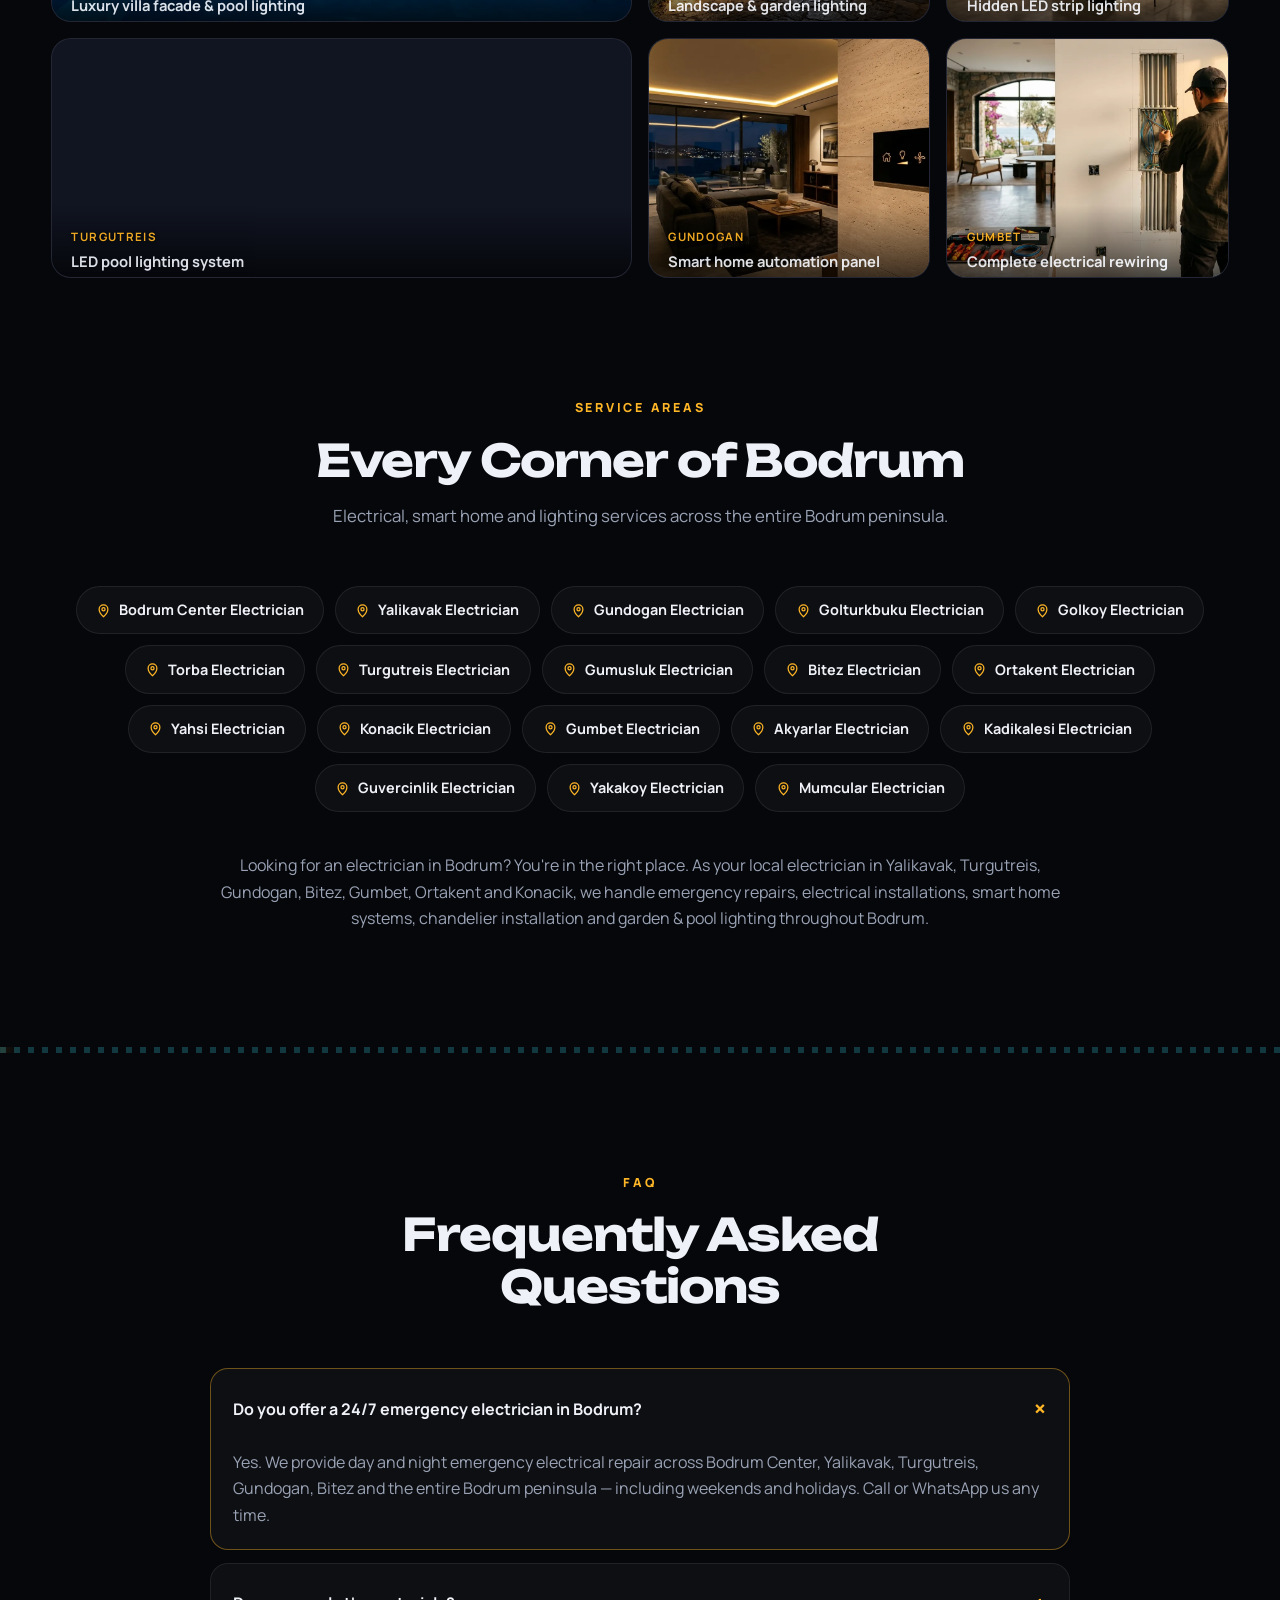
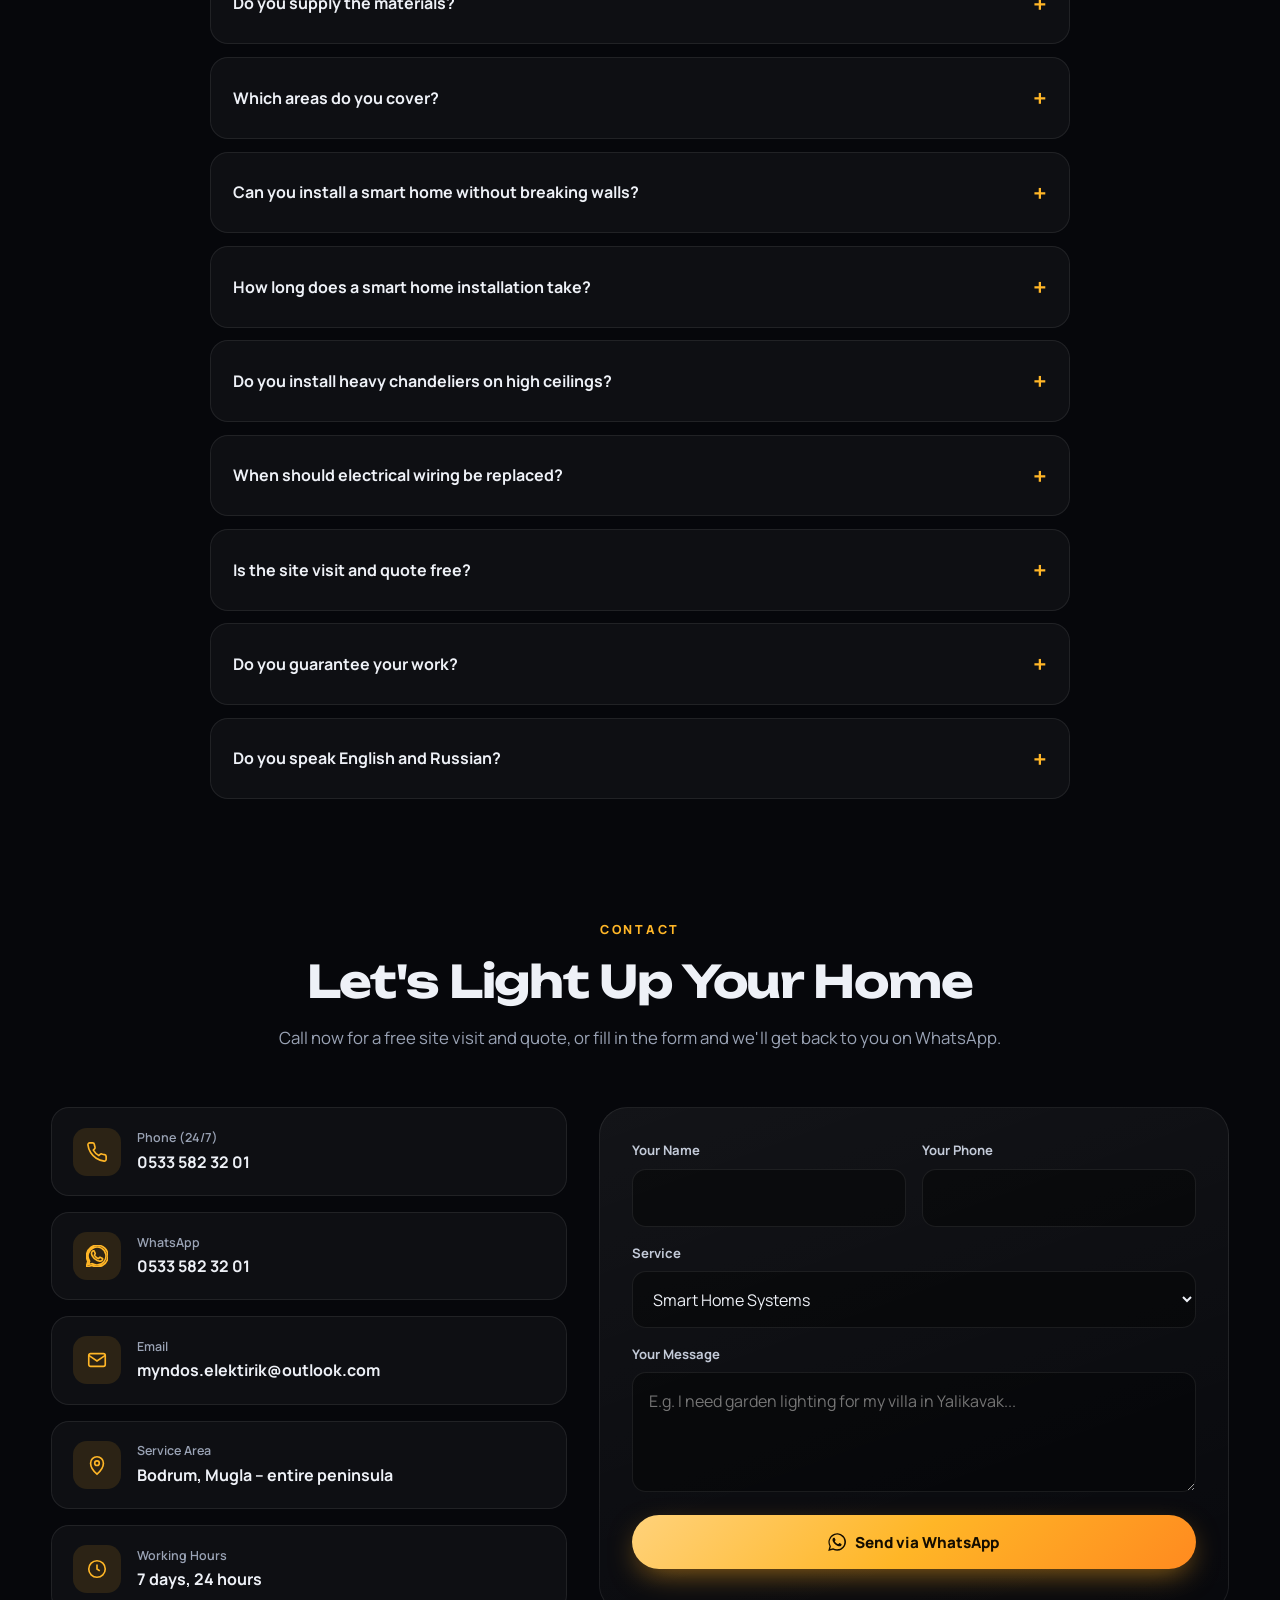
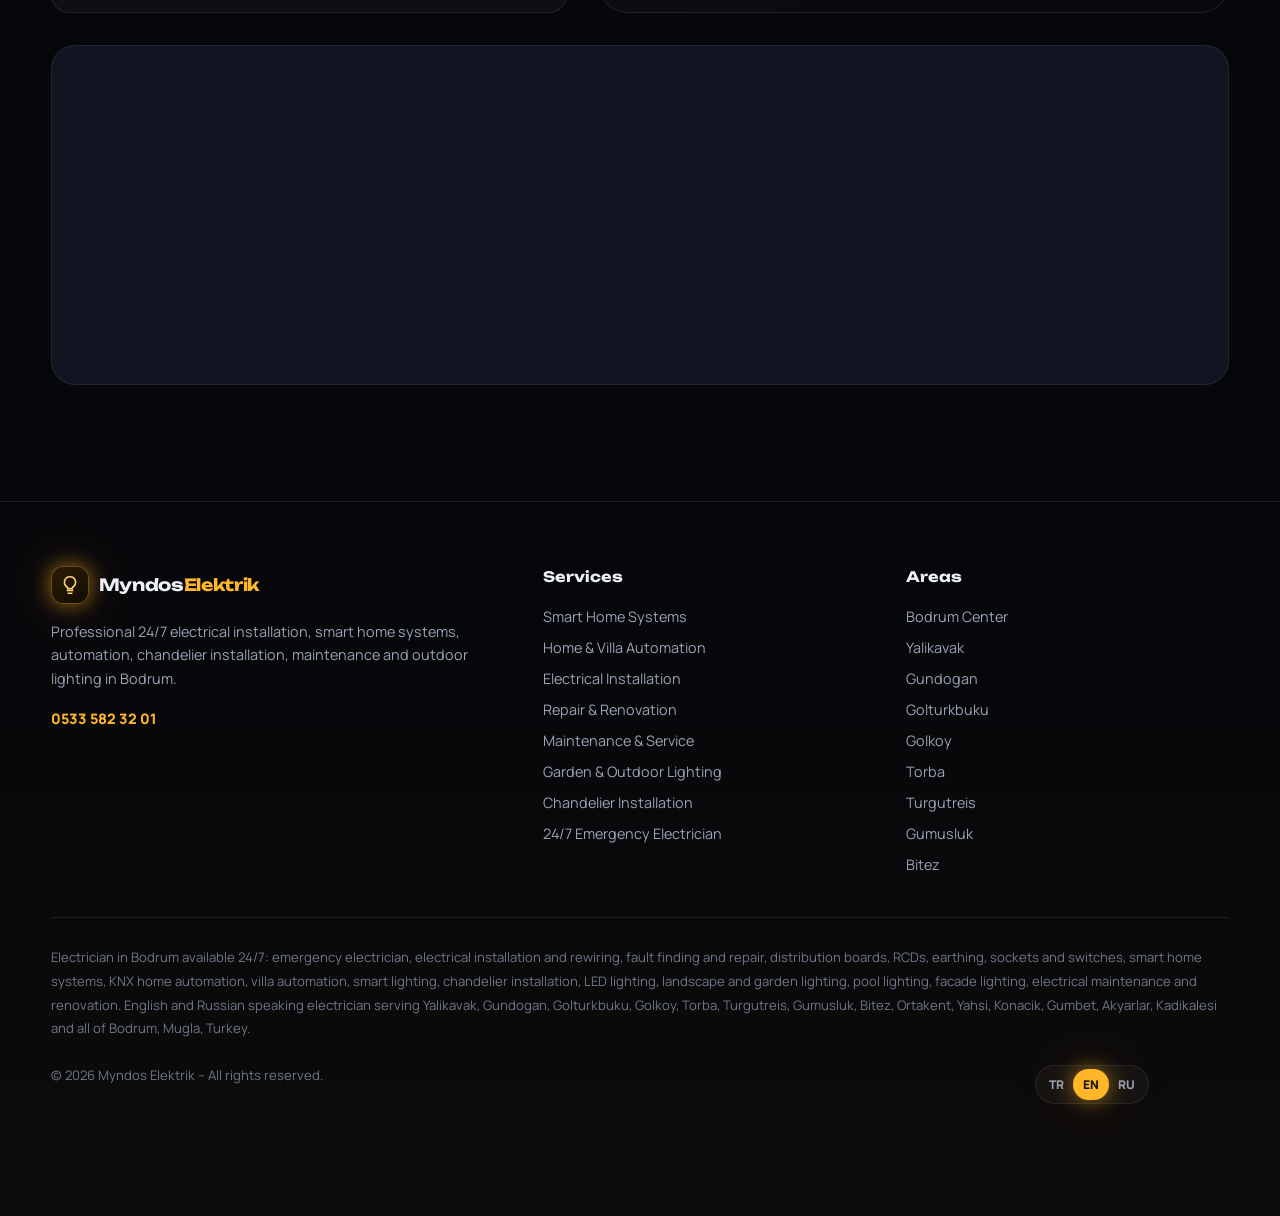
==== commit d448526d: "Add files via upload" ====
--- a/index.html
+++ b/index.html
@@ -8,11 +8,11 @@
 <meta name="keywords" content="myndos elektrik, bodrum elektrikçi, bodrum elektrik ustası, bodrum acil elektrikçi, bodrum 7/24 elektrikçi, nöbetçi elektrikçi bodrum, bodrum elektrik arıza, bodrum elektrik tesisatı, bodrum akıllı ev sistemleri, bodrum ev otomasyonu, bodrum villa otomasyonu, bodrum KNX, bodrum avize montajı, bodrum bahçe aydınlatma, bodrum peyzaj aydınlatma, bodrum çevre aydınlatma, bodrum havuz aydınlatma, bodrum led aydınlatma, bodrum elektrik bakım onarım, bodrum elektrik tadilat, bodrum pano montajı, bodrum sigorta tamiri, yalıkavak elektrikçi, turgutreis elektrikçi, gündoğan elektrikçi, bitez elektrikçi, gümbet elektrikçi, ortakent elektrikçi, konacık elektrikçi, göltürkbükü elektrikçi, gölköy elektrikçi, torba elektrikçi, gümüşlük elektrikçi, yahşi elektrikçi, akyarlar elektrikçi, muğla elektrikçi, en yakın elektrikçi, villa elektrikçi bodrum">
 <meta name="author" content="Myndos Elektrik">
 <meta name="robots" content="index, follow, max-image-preview:large, max-snippet:-1">
-<link rel="canonical" href="https://myndoselektrik.pages.dev/">
-<link rel="alternate" hreflang="tr" href="https://myndoselektrik.pages.dev/">
-<link rel="alternate" hreflang="en" href="https://myndoselektrik.pages.dev/en/">
-<link rel="alternate" hreflang="ru" href="https://myndoselektrik.pages.dev/ru/">
-<link rel="alternate" hreflang="x-default" href="https://myndoselektrik.pages.dev/">
+<link rel="canonical" href="https://myndoselektrik.com/">
+<link rel="alternate" hreflang="tr" href="https://myndoselektrik.com/">
+<link rel="alternate" hreflang="en" href="https://myndoselektrik.com/en/">
+<link rel="alternate" hreflang="ru" href="https://myndoselektrik.com/ru/">
+<link rel="alternate" hreflang="x-default" href="https://myndoselektrik.com/">
 <!-- Local SEO -->
 <meta name="geo.region" content="TR-48">
 <meta name="geo.placename" content="Bodrum, Muğla">
@@ -23,8 +23,8 @@
 <meta property="og:site_name" content="Myndos Elektrik">
 <meta property="og:title" content="Bodrum Elektrikçi | Myndos Elektrik – 7/24 Akıllı Ev & Aydınlatma">
 <meta property="og:description" content="Myndos Elektrik: Bodrum elektrikçi – 7/24 acil arıza, elektrik tesisatı, akıllı ev sistemleri, otomasyon, avize montajı, bahçe ve çevre aydınlatma. Yalıkavak'tan Turgutreis'e tüm Bodrum'a hızlı servis.">
-<meta property="og:url" content="https://myndoselektrik.pages.dev/">
-<meta property="og:image" content="https://myndoselektrik.pages.dev/assets/img/og-image.jpg">
+<meta property="og:url" content="https://myndoselektrik.com/">
+<meta property="og:image" content="https://myndoselektrik.com/assets/img/og-image.jpg">
 <meta property="og:image:width" content="1200">
 <meta property="og:image:height" content="630">
 <meta property="og:locale" content="tr_TR">
@@ -33,7 +33,7 @@
 <meta name="twitter:card" content="summary_large_image">
 <meta name="twitter:title" content="Bodrum Elektrikçi | Myndos Elektrik – 7/24 Akıllı Ev & Aydınlatma">
 <meta name="twitter:description" content="Myndos Elektrik: Bodrum elektrikçi – 7/24 acil arıza, elektrik tesisatı, akıllı ev sistemleri, otomasyon, avize montajı, bahçe ve çevre aydınlatma. Yalıkavak'tan Turgutreis'e tüm Bodrum'a hızlı servis.">
-<meta name="twitter:image" content="https://myndoselektrik.pages.dev/assets/img/og-image.jpg">
+<meta name="twitter:image" content="https://myndoselektrik.com/assets/img/og-image.jpg">
 <!-- App / icons -->
 <meta name="theme-color" content="#06070b">
 <link rel="icon" href="assets/img/favicon.svg" type="image/svg+xml">
@@ -44,10 +44,10 @@
 <link rel="preconnect" href="https://fonts.gstatic.com" crossorigin>
 <link rel="preload" as="image" href="assets/img/hero.webp" type="image/webp" fetchpriority="high">
 <link href="https://fonts.googleapis.com/css2?family=Manrope:wght@400;500;600;700;800&family=Unbounded:wght@500;700&display=swap&subset=cyrillic,latin-ext" rel="stylesheet">
-<link rel="stylesheet" href="assets/css/style.css?v=202611211546">
-<script type="application/ld+json">{"@context": "https://schema.org", "@type": "Electrician", "@id": "https://myndoselektrik.pages.dev/#business", "name": "Myndos Elektrik", "description": "Myndos Elektrik: Bodrum elektrikçi – 7/24 acil arıza, elektrik tesisatı, akıllı ev sistemleri, otomasyon, avize montajı, bahçe ve çevre aydınlatma. Yalıkavak'tan Turgutreis'e tüm Bodrum'a hızlı servis.", "url": "https://myndoselektrik.pages.dev/", "telephone": "+905335823201", "email": "myndos.elektirik@outlook.com", "image": ["https://myndoselektrik.pages.dev/assets/img/hero.jpg", "https://myndoselektrik.pages.dev/assets/img/chandelier.jpg", "https://myndoselektrik.pages.dev/assets/img/electrical-panel.jpg", "https://myndoselektrik.pages.dev/assets/img/garden-lighting.jpg"], "logo": "https://myndoselektrik.pages.dev/assets/img/favicon.svg", "priceRange": "₺₺", "address": {"@type": "PostalAddress", "addressLocality": "Bodrum", "addressRegion": "Muğla", "postalCode": "48400", "addressCountry": "TR"}, "geo": {"@type": "GeoCoordinates", "latitude": 37.0344, "longitude": 27.4305}, "areaServed": [{"@type": "Place", "name": "Bodrum Merkez, Bodrum"}, {"@type": "Place", "name": "Yalıkavak, Bodrum"}, {"@type": "Place", "name": "Gündoğan, Bodrum"}, {"@type": "Place", "name": "Göltürkbükü, Bodrum"}, {"@type": "Place", "name": "Gölköy, Bodrum"}, {"@type": "Place", "name": "Torba, Bodrum"}, {"@type": "Place", "name": "Turgutreis, Bodrum"}, {"@type": "Place", "name": "Gümüşlük, Bodrum"}, {"@type": "Place", "name": "Bitez, Bodrum"}, {"@type": "Place", "name": "Ortakent, Bodrum"}, {"@type": "Place", "name": "Yahşi, Bodrum"}, {"@type": "Place", "name": "Konacık, Bodrum"}, {"@type": "Place", "name": "Gümbet, Bodrum"}, {"@type": "Place", "name": "Akyarlar, Bodrum"}, {"@type": "Place", "name": "Kadıkalesi, Bodrum"}, {"@type": "Place", "name": "Güvercinlik, Bodrum"}, {"@type": "Place", "name": "Yakaköy, Bodrum"}, {"@type": "Place", "name": "Mumcular, Bodrum"}], "openingHoursSpecification": [{"@type": "OpeningHoursSpecification", "dayOfWeek": ["Monday", "Tuesday", "Wednesday", "Thursday", "Friday", "Saturday", "Sunday"], "opens": "00:00", "closes": "23:59"}], "knowsLanguage": ["tr", "en", "ru"], "hasOfferCatalog": {"@type": "OfferCatalog", "name": "Hizmetlerimiz", "itemListElement": [{"@type": "Offer", "itemOffered": {"@type": "Service", "name": "Akıllı Ev Sistemleri", "description": "KNX, Zigbee ve Wi‑Fi tabanlı akıllı ev kurulumu. Işık, perde, klima, kamera ve alarmı tek uygulamadan, sesle ya da telefonla yönetin.", "areaServed": "Bodrum"}}, {"@type": "Offer", "itemOffered": {"@type": "Service", "name": "Ev & Villa Otomasyonu", "description": "Senaryo, zamanlayıcı ve sensörlerle tam otomasyon. Villa, otel ve işyerleri için enerji tasarruflu, uzaktan erişimli otomasyon projeleri.", "areaServed": "Bodrum"}}, {"@type": "Offer", "itemOffered": {"@type": "Service", "name": "Elektrik Tesisatı", "description": "Yeni yapı ve villa elektrik tesisatı, pano montajı, topraklama, kaçak akım rölesi montajı. Yönetmeliğe uygun, temiz ve titiz işçilik.", "areaServed": "Bodrum"}}, {"@type": "Offer", "itemOffered": {"@type": "Service", "name": "Tamir & Tadilat", "description": "Eski tesisat yenileme, priz‑anahtar değişimi, sigorta ve kablo arızaları, tadilat sırasında elektrik altyapısının baştan kurulması.", "areaServed": "Bodrum"}}, {"@type": "Offer", "itemOffered": {"@type": "Service", "name": "Bakım & Onarım", "description": "Villa, site ve işletmeler için periyodik elektrik bakımı, pano kontrolü, termal ölçüm ve sezon öncesi güvenlik kontrolleri.", "areaServed": "Bodrum"}}, {"@type": "Offer", "itemOffered": {"@type": "Service", "name": "Çevre & Bahçe Aydınlatma", "description": "Peyzaj, bahçe, havuz ve cephe aydınlatması. Ağaç uplight, yol armatürleri ve LED havuz ışıklarıyla villanızı geceleri bir esere dönüştürün.", "areaServed": "Bodrum"}}, {"@type": "Offer", "itemOffered": {"@type": "Service", "name": "Avize Montajı", "description": "Kristal, modern ve ağır avizelerin güvenli montajı. Yüksek tavan, galeri boşluğu ve dimmer bağlantısında uzman işçilik.", "areaServed": "Bodrum"}}, {"@type": "Offer", "itemOffered": {"@type": "Service", "name": "7/24 Acil Elektrikçi", "description": "Elektrik kesintisi, kısa devre, sigorta atması ya da yanık kokusu? Bodrum'un her yerine gece‑gündüz hızlı acil elektrik servisi.", "areaServed": "Bodrum"}}]}, "sameAs": ["https://www.instagram.com/", "https://maps.google.com/?q=Bodrum"]}</script>
+<link rel="stylesheet" href="assets/css/style.css?v=202611211607">
+<script type="application/ld+json">{"@context": "https://schema.org", "@type": "Electrician", "@id": "https://myndoselektrik.com/#business", "name": "Myndos Elektrik", "description": "Myndos Elektrik: Bodrum elektrikçi – 7/24 acil arıza, elektrik tesisatı, akıllı ev sistemleri, otomasyon, avize montajı, bahçe ve çevre aydınlatma. Yalıkavak'tan Turgutreis'e tüm Bodrum'a hızlı servis.", "url": "https://myndoselektrik.com/", "telephone": "+905335823201", "email": "myndos.elektirik@outlook.com", "image": ["https://myndoselektrik.com/assets/img/hero.jpg", "https://myndoselektrik.com/assets/img/chandelier.jpg", "https://myndoselektrik.com/assets/img/electrical-panel.jpg", "https://myndoselektrik.com/assets/img/garden-lighting.jpg"], "logo": "https://myndoselektrik.com/assets/img/favicon.svg", "priceRange": "₺₺", "address": {"@type": "PostalAddress", "addressLocality": "Bodrum", "addressRegion": "Muğla", "postalCode": "48400", "addressCountry": "TR"}, "geo": {"@type": "GeoCoordinates", "latitude": 37.0344, "longitude": 27.4305}, "areaServed": [{"@type": "Place", "name": "Bodrum Merkez, Bodrum"}, {"@type": "Place", "name": "Yalıkavak, Bodrum"}, {"@type": "Place", "name": "Gündoğan, Bodrum"}, {"@type": "Place", "name": "Göltürkbükü, Bodrum"}, {"@type": "Place", "name": "Gölköy, Bodrum"}, {"@type": "Place", "name": "Torba, Bodrum"}, {"@type": "Place", "name": "Turgutreis, Bodrum"}, {"@type": "Place", "name": "Gümüşlük, Bodrum"}, {"@type": "Place", "name": "Bitez, Bodrum"}, {"@type": "Place", "name": "Ortakent, Bodrum"}, {"@type": "Place", "name": "Yahşi, Bodrum"}, {"@type": "Place", "name": "Konacık, Bodrum"}, {"@type": "Place", "name": "Gümbet, Bodrum"}, {"@type": "Place", "name": "Akyarlar, Bodrum"}, {"@type": "Place", "name": "Kadıkalesi, Bodrum"}, {"@type": "Place", "name": "Güvercinlik, Bodrum"}, {"@type": "Place", "name": "Yakaköy, Bodrum"}, {"@type": "Place", "name": "Mumcular, Bodrum"}], "openingHoursSpecification": [{"@type": "OpeningHoursSpecification", "dayOfWeek": ["Monday", "Tuesday", "Wednesday", "Thursday", "Friday", "Saturday", "Sunday"], "opens": "00:00", "closes": "23:59"}], "knowsLanguage": ["tr", "en", "ru"], "hasOfferCatalog": {"@type": "OfferCatalog", "name": "Hizmetlerimiz", "itemListElement": [{"@type": "Offer", "itemOffered": {"@type": "Service", "name": "Akıllı Ev Sistemleri", "description": "KNX, Zigbee ve Wi‑Fi tabanlı akıllı ev kurulumu. Işık, perde, klima, kamera ve alarmı tek uygulamadan, sesle ya da telefonla yönetin.", "areaServed": "Bodrum"}}, {"@type": "Offer", "itemOffered": {"@type": "Service", "name": "Ev & Villa Otomasyonu", "description": "Senaryo, zamanlayıcı ve sensörlerle tam otomasyon. Villa, otel ve işyerleri için enerji tasarruflu, uzaktan erişimli otomasyon projeleri.", "areaServed": "Bodrum"}}, {"@type": "Offer", "itemOffered": {"@type": "Service", "name": "Elektrik Tesisatı", "description": "Yeni yapı ve villa elektrik tesisatı, pano montajı, topraklama, kaçak akım rölesi montajı. Yönetmeliğe uygun, temiz ve titiz işçilik.", "areaServed": "Bodrum"}}, {"@type": "Offer", "itemOffered": {"@type": "Service", "name": "Tamir & Tadilat", "description": "Eski tesisat yenileme, priz‑anahtar değişimi, sigorta ve kablo arızaları, tadilat sırasında elektrik altyapısının baştan kurulması.", "areaServed": "Bodrum"}}, {"@type": "Offer", "itemOffered": {"@type": "Service", "name": "Bakım & Onarım", "description": "Villa, site ve işletmeler için periyodik elektrik bakımı, pano kontrolü, termal ölçüm ve sezon öncesi güvenlik kontrolleri.", "areaServed": "Bodrum"}}, {"@type": "Offer", "itemOffered": {"@type": "Service", "name": "Çevre & Bahçe Aydınlatma", "description": "Peyzaj, bahçe, havuz ve cephe aydınlatması. Ağaç uplight, yol armatürleri ve LED havuz ışıklarıyla villanızı geceleri bir esere dönüştürün.", "areaServed": "Bodrum"}}, {"@type": "Offer", "itemOffered": {"@type": "Service", "name": "Avize Montajı", "description": "Kristal, modern ve ağır avizelerin güvenli montajı. Yüksek tavan, galeri boşluğu ve dimmer bağlantısında uzman işçilik.", "areaServed": "Bodrum"}}, {"@type": "Offer", "itemOffered": {"@type": "Service", "name": "7/24 Acil Elektrikçi", "description": "Elektrik kesintisi, kısa devre, sigorta atması ya da yanık kokusu? Bodrum'un her yerine gece‑gündüz hızlı acil elektrik servisi.", "areaServed": "Bodrum"}}]}, "sameAs": ["https://www.instagram.com/", "https://maps.google.com/?q=Bodrum"]}</script>
 <script type="application/ld+json">{"@context": "https://schema.org", "@type": "FAQPage", "mainEntity": [{"@type": "Question", "name": "Bodrum'da 7/24 acil elektrikçi hizmeti veriyor musunuz?", "acceptedAnswer": {"@type": "Answer", "text": "Evet. Bodrum merkez, Yalıkavak, Turgutreis, Gündoğan, Bitez ve tüm Bodrum yarımadasında gece‑gündüz, hafta sonu ve bayramlar dahil acil elektrik arıza servisi veriyoruz. Telefon veya WhatsApp ile hemen ulaşabilirsiniz."}}, {"@type": "Question", "name": "Malzemeyi siz mi sağlıyorsunuz?", "acceptedAnswer": {"@type": "Answer", "text": "Hayır, malzeme satışı yapmıyoruz. Avize, armatür, akıllı ev cihazı gibi ürünleri siz alıyorsunuz; biz montajını ve bağlantısını yapıyoruz. İsterseniz satın almadan önce hangi ürünün uygun olduğu konusunda ücretsiz bilgi veriyoruz."}}, {"@type": "Question", "name": "Hangi bölgelere hizmet veriyorsunuz?", "acceptedAnswer": {"@type": "Answer", "text": "Bodrum Merkez, Yalıkavak, Gündoğan, Göltürkbükü, Gölköy, Torba, Turgutreis, Gümüşlük, Bitez, Ortakent, Yahşi, Konacık, Gümbet, Akyarlar, Kadıkalesi, Güvercinlik, Yakaköy ve Mumcular dahil tüm Bodrum'a hizmet veriyoruz."}}, {"@type": "Question", "name": "Mevcut evime kırıp dökmeden akıllı ev sistemi kurulabilir mi?", "acceptedAnswer": {"@type": "Answer", "text": "Evet. Kablosuz (Zigbee / Wi‑Fi) akıllı anahtar, priz, perde motoru ve sensörlerle mevcut tesisatı bozmadan evinizi akıllı hale getiriyoruz. Yeni yapılarda ise kablolu KNX altyapısı öneriyoruz."}}, {"@type": "Question", "name": "Akıllı ev sistemi kurulumu ne kadar sürer?", "acceptedAnswer": {"@type": "Answer", "text": "Bir daire için kablosuz akıllı ev kurulumu genellikle 1 gün sürer. Villalarda kapsamlı otomasyon projelerinin montajı 2–7 gün arasında tamamlanır."}}, {"@type": "Question", "name": "Ağır ve yüksek tavanlı avize montajı yapıyor musunuz?", "acceptedAnswer": {"@type": "Answer", "text": "Evet. Kristal ve ağır avizeleri uygun taşıyıcı ankrajlarla, gerektiğinde iskele kurarak 6–8 metre yüksekliğe kadar güvenle monte ediyor, dimmer ve akıllı kontrol bağlantısını yapıyoruz."}}, {"@type": "Question", "name": "Elektrik tesisatı ne zaman yenilenmeli?", "acceptedAnswer": {"@type": "Answer", "text": "Sigortalar sık atıyorsa, prizlerde ısınma veya yanık kokusu varsa, tesisat 20 yıldan eskiyse ya da kaçak akım rölesi yoksa tesisatınızın kontrol edilip yenilenmesi gerekir."}}, {"@type": "Question", "name": "Keşif ve fiyat teklifi ücretli mi?", "acceptedAnswer": {"@type": "Answer", "text": "Bodrum içindeki projeler için keşif ve fiyat teklifi ücretsizdir. Arıza servislerinde ise ücret, işe başlamadan önce net olarak bildirilir."}}, {"@type": "Question", "name": "Yaptığınız işlere garanti veriyor musunuz?", "acceptedAnswer": {"@type": "Answer", "text": "Evet. Yaptığımız tüm montaj ve işçilik garantilidir. Montaj sonrası destek ve periyodik bakım anlaşmaları da sunuyoruz."}}, {"@type": "Question", "name": "Yabancı müşterilerle İngilizce veya Rusça iletişim kurabiliyor musunuz?", "acceptedAnswer": {"@type": "Answer", "text": "Evet. Bodrum'da yaşayan yabancı villa sahipleri ve site yönetimleri ile İngilizce ve Rusça iletişim kuruyor, teklif ve faturaları istenen dilde hazırlıyoruz."}}]}</script>
-<script type="application/ld+json">{"@context": "https://schema.org", "@type": "WebSite", "name": "Myndos Elektrik", "url": "https://myndoselektrik.pages.dev/", "inLanguage": "tr"}</script>
+<script type="application/ld+json">{"@context": "https://schema.org", "@type": "WebSite", "name": "Myndos Elektrik", "url": "https://myndoselektrik.com/", "inLanguage": "tr"}</script>
 </head>
 <body>
 <div id="loader" aria-hidden="true"><div class="loader-bulb"></div></div>
@@ -273,6 +273,6 @@
 
 <div class="lightbox" role="dialog" aria-modal="true"><button class="lb-close" aria-label="Close">×</button><div><img src="data:," alt=""><p></p></div></div>
 
-<script src="assets/js/main.js?v=202611211546" defer></script>
+<script src="assets/js/main.js?v=202611211607" defer></script>
 </body>
 </html>
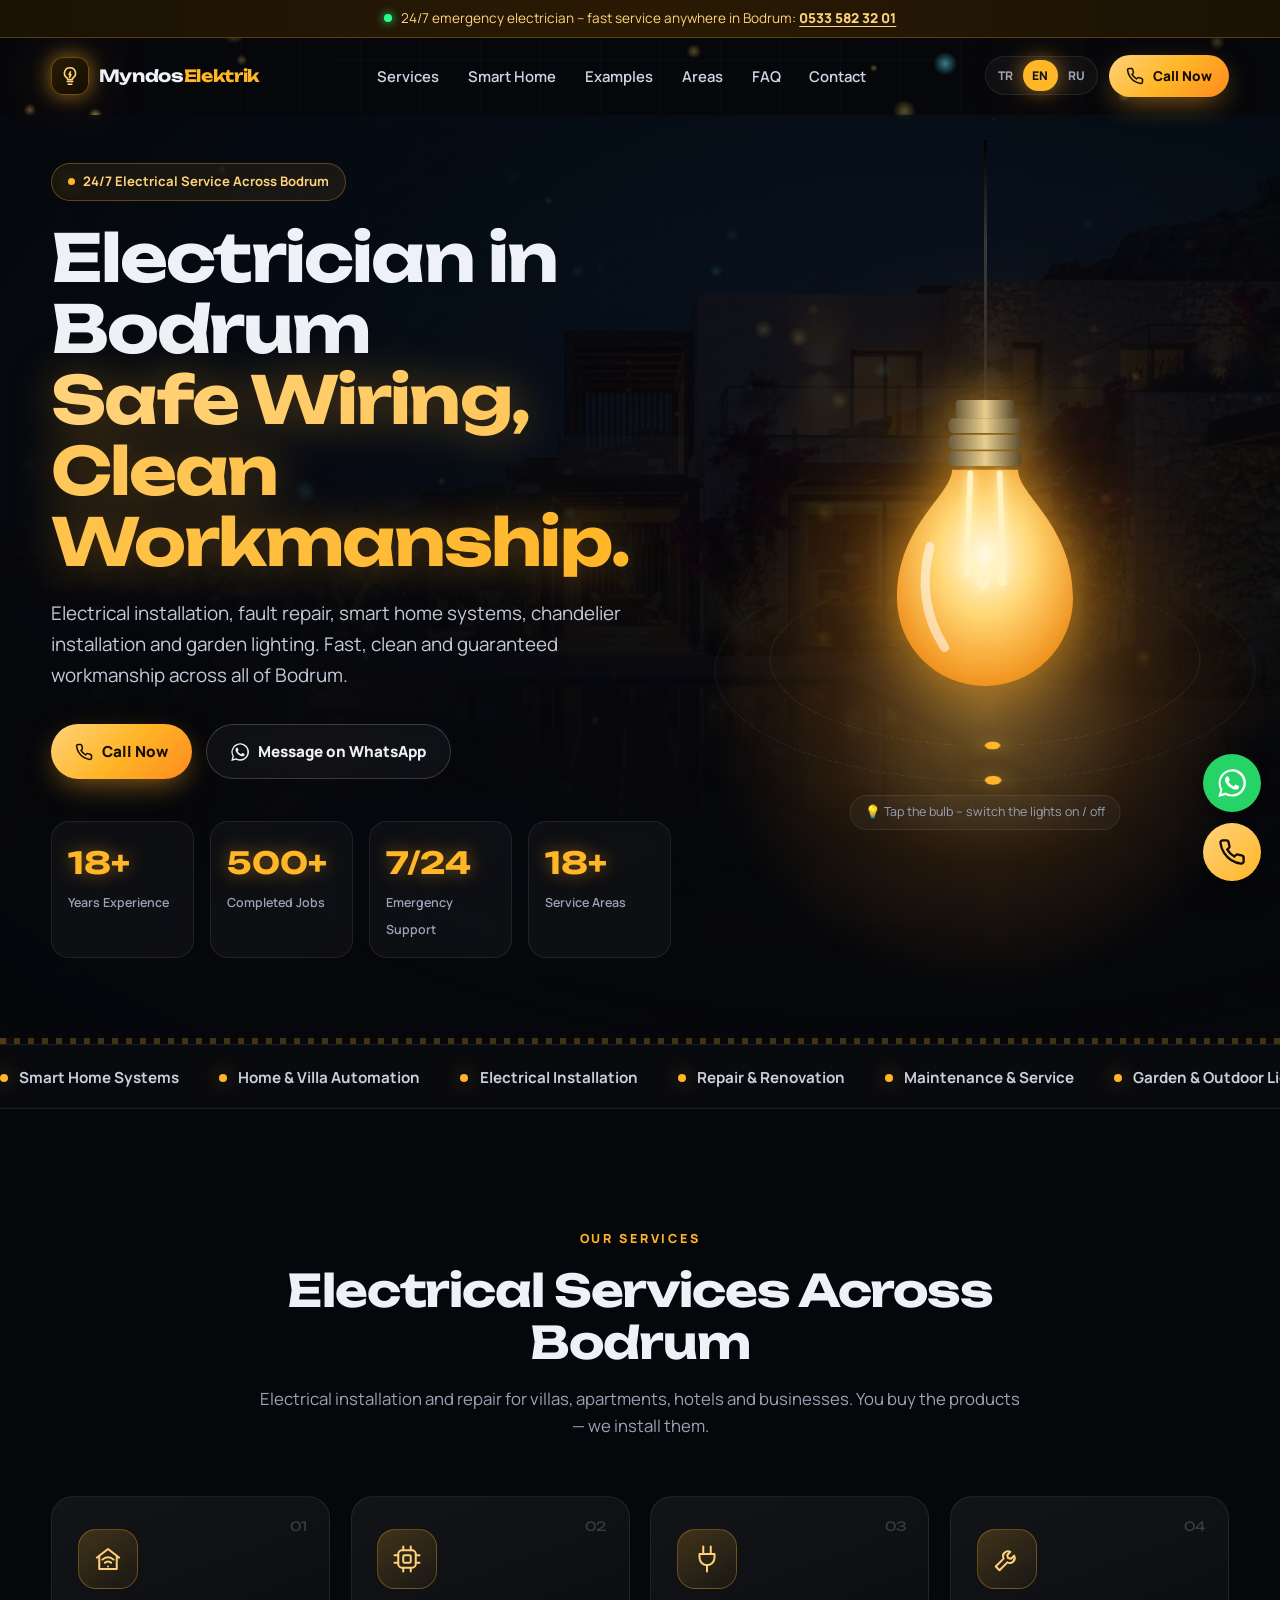
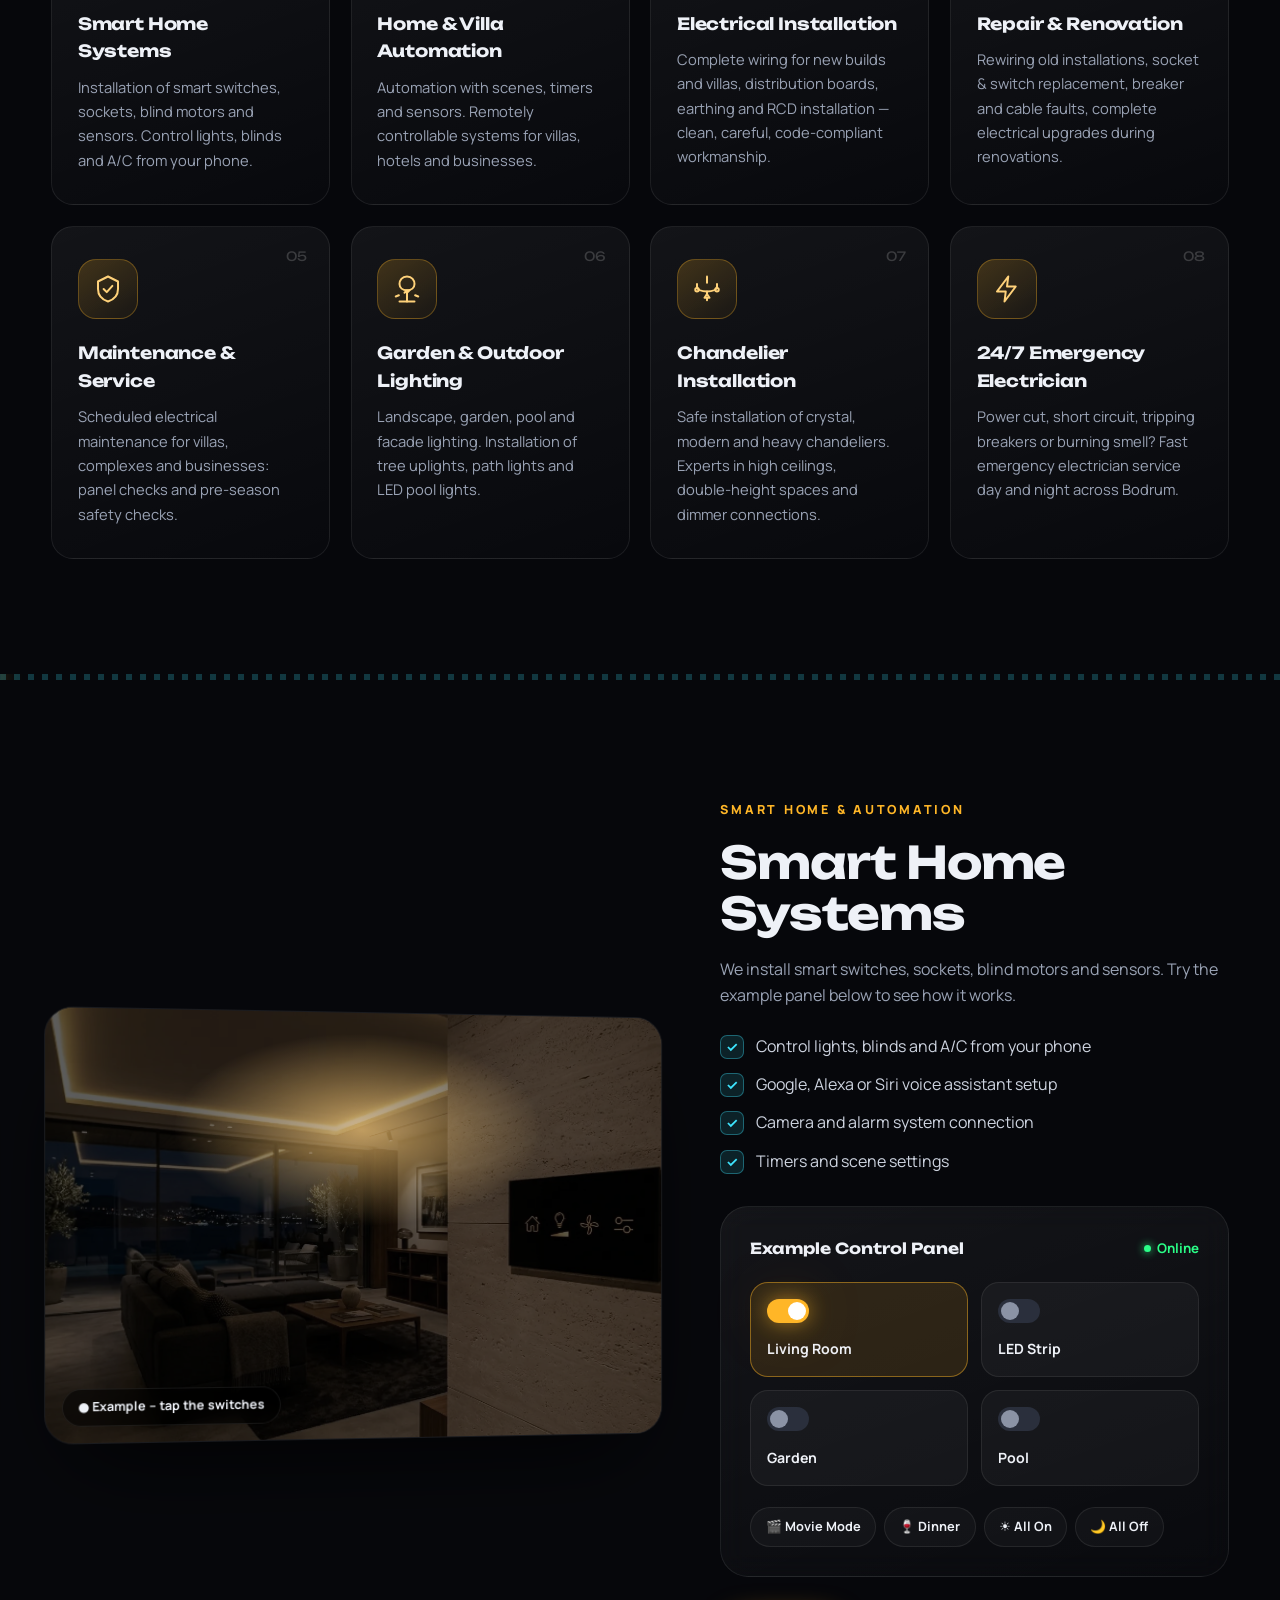
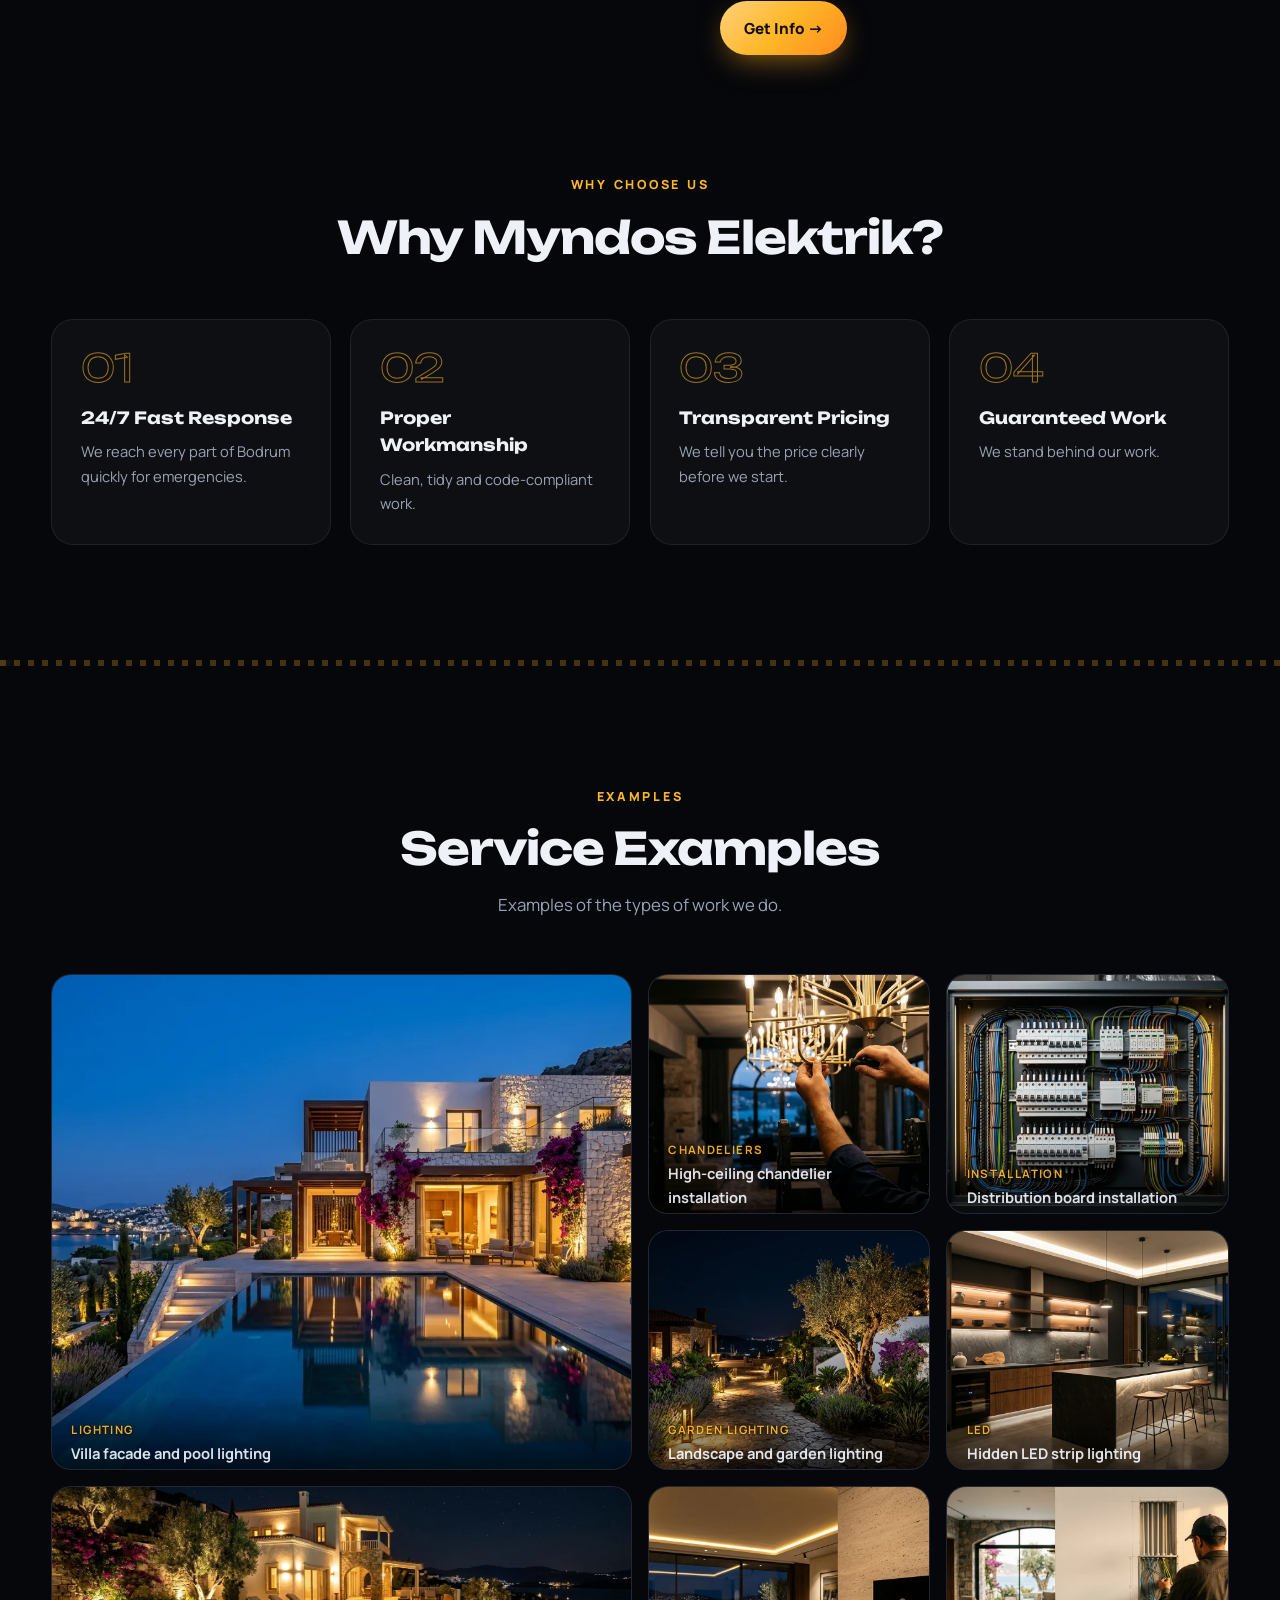
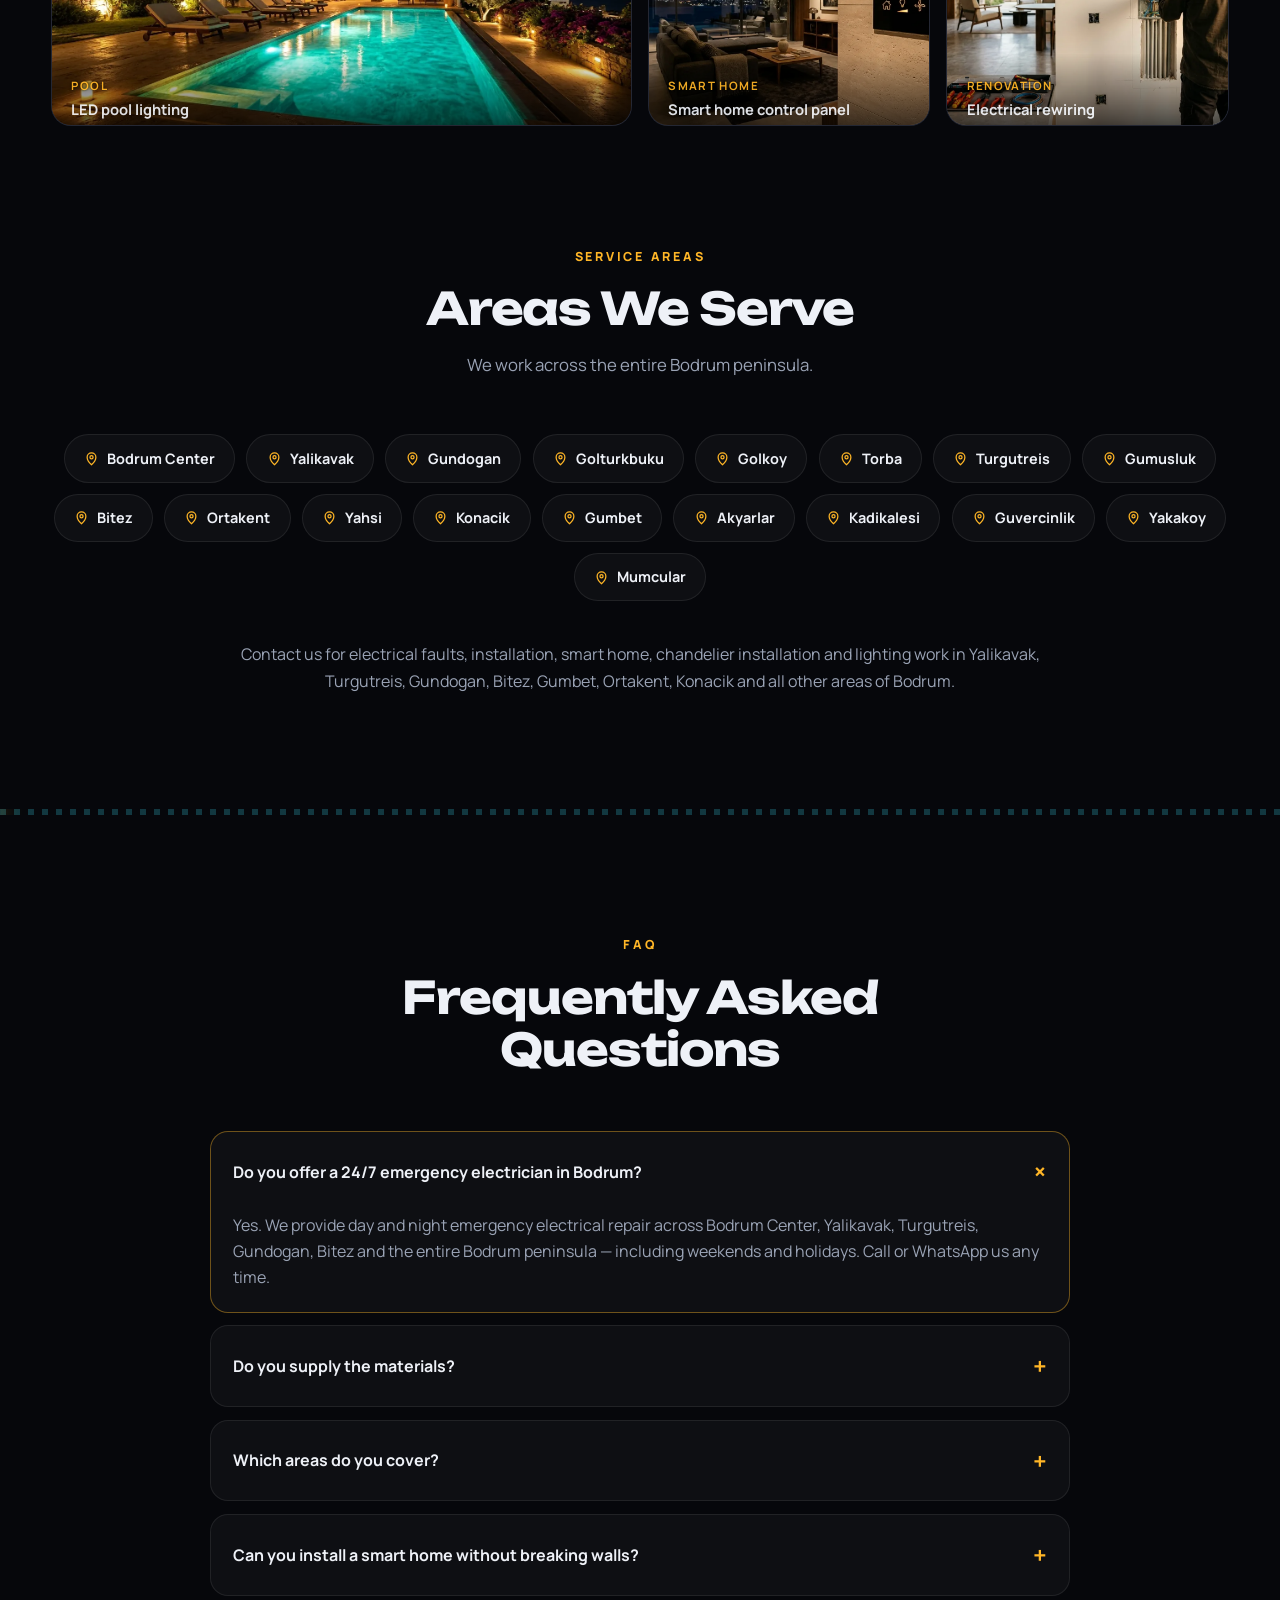
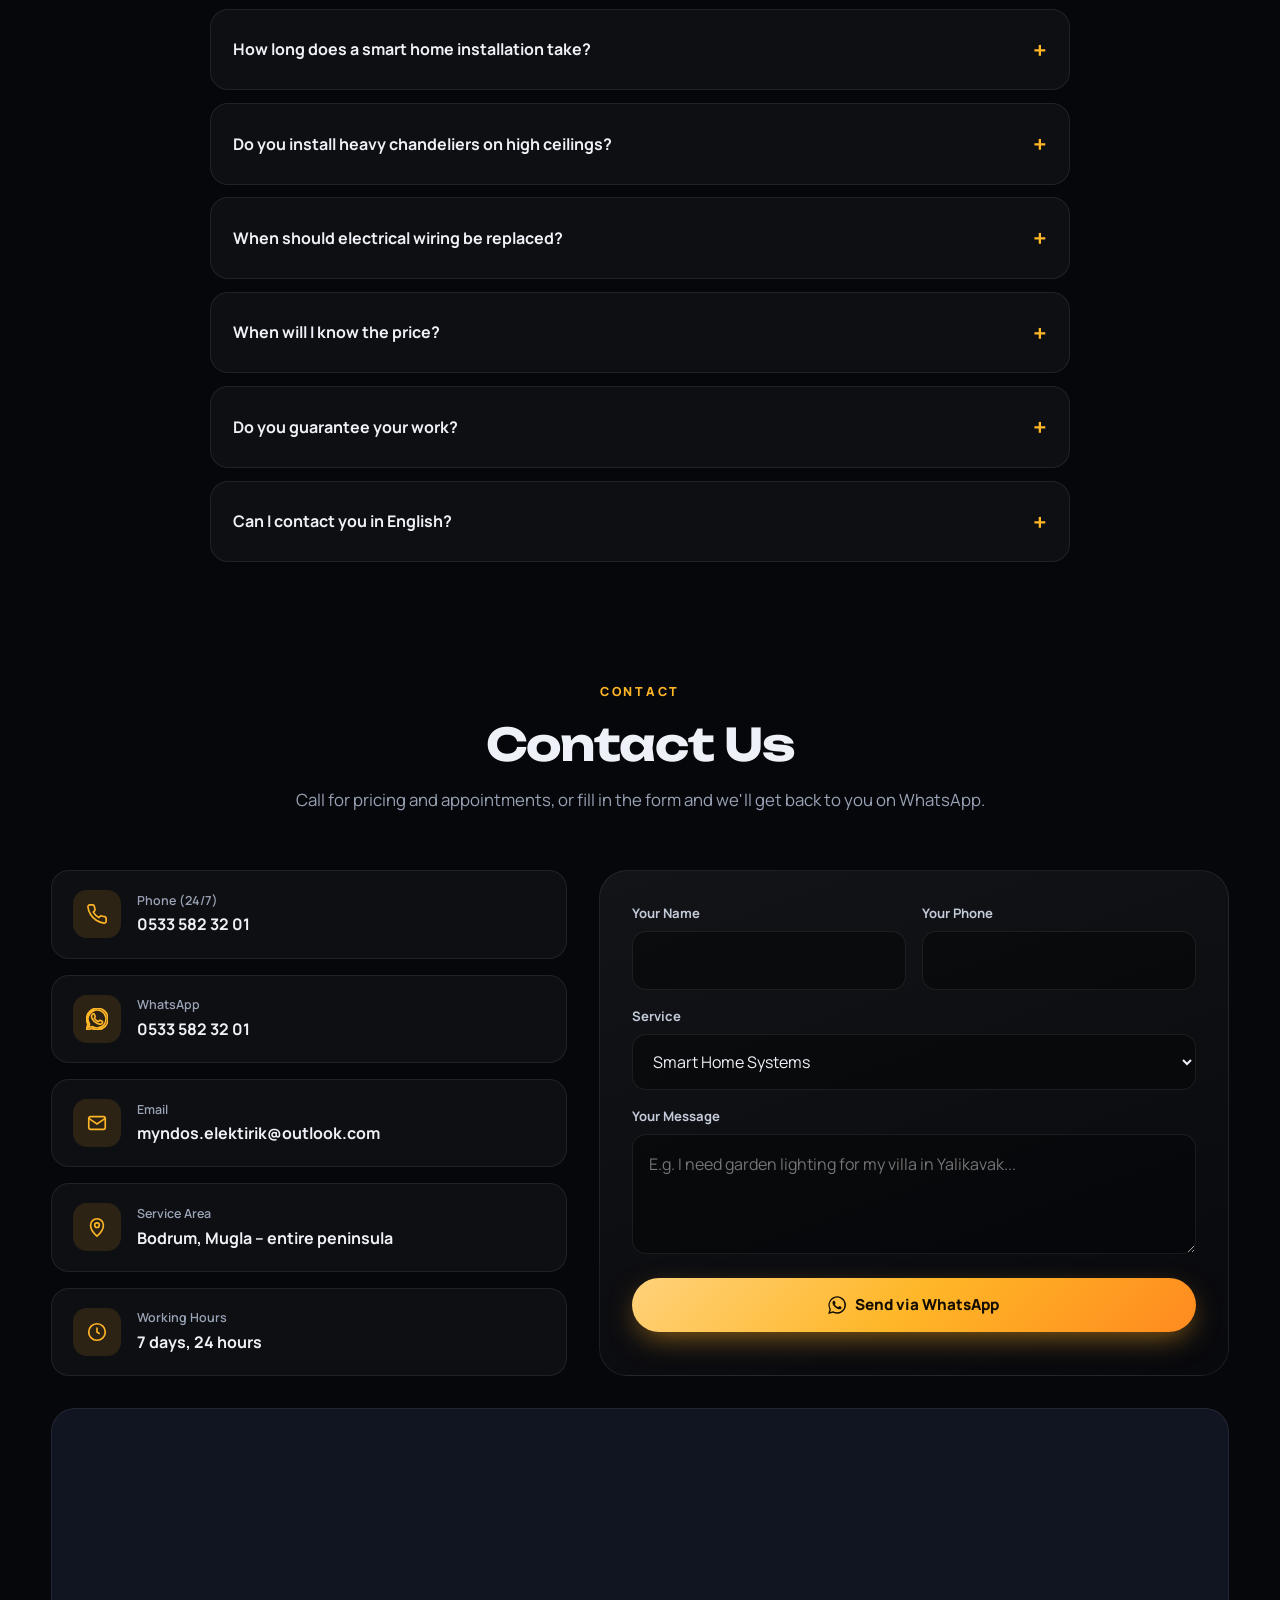
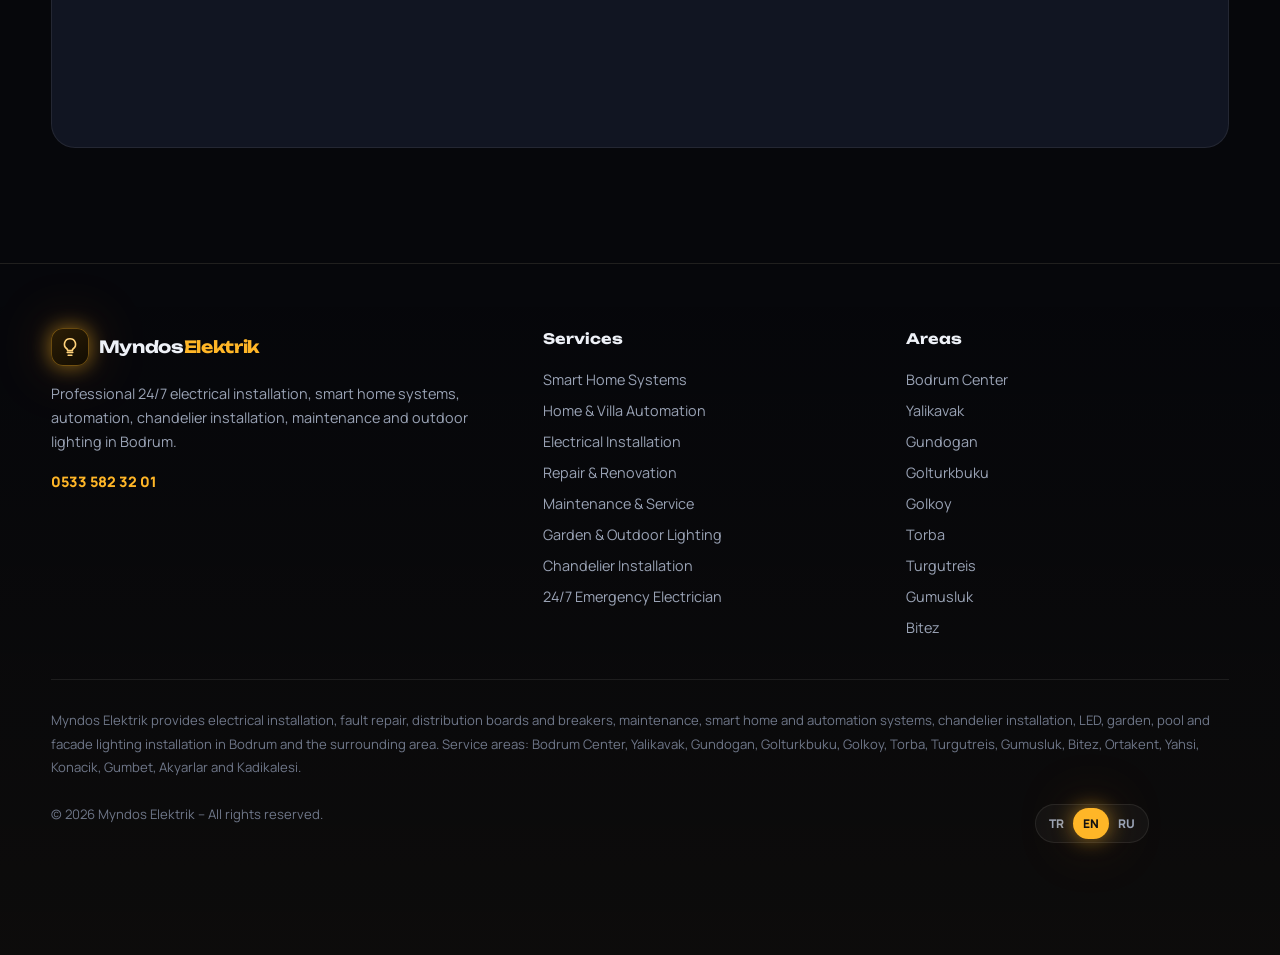
==== commit 18b8dfc2: "Add files via upload" ====
--- a/index.html
+++ b/index.html
@@ -44,9 +44,9 @@
 <link rel="preconnect" href="https://fonts.gstatic.com" crossorigin>
 <link rel="preload" as="image" href="assets/img/hero.webp" type="image/webp" fetchpriority="high">
 <link href="https://fonts.googleapis.com/css2?family=Manrope:wght@400;500;600;700;800&family=Unbounded:wght@500;700&display=swap&subset=cyrillic,latin-ext" rel="stylesheet">
-<link rel="stylesheet" href="assets/css/style.css?v=202611211607">
-<script type="application/ld+json">{"@context": "https://schema.org", "@type": "Electrician", "@id": "https://myndoselektrik.com/#business", "name": "Myndos Elektrik", "description": "Myndos Elektrik: Bodrum elektrikçi – 7/24 acil arıza, elektrik tesisatı, akıllı ev sistemleri, otomasyon, avize montajı, bahçe ve çevre aydınlatma. Yalıkavak'tan Turgutreis'e tüm Bodrum'a hızlı servis.", "url": "https://myndoselektrik.com/", "telephone": "+905335823201", "email": "myndos.elektirik@outlook.com", "image": ["https://myndoselektrik.com/assets/img/hero.jpg", "https://myndoselektrik.com/assets/img/chandelier.jpg", "https://myndoselektrik.com/assets/img/electrical-panel.jpg", "https://myndoselektrik.com/assets/img/garden-lighting.jpg"], "logo": "https://myndoselektrik.com/assets/img/favicon.svg", "priceRange": "₺₺", "address": {"@type": "PostalAddress", "addressLocality": "Bodrum", "addressRegion": "Muğla", "postalCode": "48400", "addressCountry": "TR"}, "geo": {"@type": "GeoCoordinates", "latitude": 37.0344, "longitude": 27.4305}, "areaServed": [{"@type": "Place", "name": "Bodrum Merkez, Bodrum"}, {"@type": "Place", "name": "Yalıkavak, Bodrum"}, {"@type": "Place", "name": "Gündoğan, Bodrum"}, {"@type": "Place", "name": "Göltürkbükü, Bodrum"}, {"@type": "Place", "name": "Gölköy, Bodrum"}, {"@type": "Place", "name": "Torba, Bodrum"}, {"@type": "Place", "name": "Turgutreis, Bodrum"}, {"@type": "Place", "name": "Gümüşlük, Bodrum"}, {"@type": "Place", "name": "Bitez, Bodrum"}, {"@type": "Place", "name": "Ortakent, Bodrum"}, {"@type": "Place", "name": "Yahşi, Bodrum"}, {"@type": "Place", "name": "Konacık, Bodrum"}, {"@type": "Place", "name": "Gümbet, Bodrum"}, {"@type": "Place", "name": "Akyarlar, Bodrum"}, {"@type": "Place", "name": "Kadıkalesi, Bodrum"}, {"@type": "Place", "name": "Güvercinlik, Bodrum"}, {"@type": "Place", "name": "Yakaköy, Bodrum"}, {"@type": "Place", "name": "Mumcular, Bodrum"}], "openingHoursSpecification": [{"@type": "OpeningHoursSpecification", "dayOfWeek": ["Monday", "Tuesday", "Wednesday", "Thursday", "Friday", "Saturday", "Sunday"], "opens": "00:00", "closes": "23:59"}], "knowsLanguage": ["tr", "en", "ru"], "hasOfferCatalog": {"@type": "OfferCatalog", "name": "Hizmetlerimiz", "itemListElement": [{"@type": "Offer", "itemOffered": {"@type": "Service", "name": "Akıllı Ev Sistemleri", "description": "KNX, Zigbee ve Wi‑Fi tabanlı akıllı ev kurulumu. Işık, perde, klima, kamera ve alarmı tek uygulamadan, sesle ya da telefonla yönetin.", "areaServed": "Bodrum"}}, {"@type": "Offer", "itemOffered": {"@type": "Service", "name": "Ev & Villa Otomasyonu", "description": "Senaryo, zamanlayıcı ve sensörlerle tam otomasyon. Villa, otel ve işyerleri için enerji tasarruflu, uzaktan erişimli otomasyon projeleri.", "areaServed": "Bodrum"}}, {"@type": "Offer", "itemOffered": {"@type": "Service", "name": "Elektrik Tesisatı", "description": "Yeni yapı ve villa elektrik tesisatı, pano montajı, topraklama, kaçak akım rölesi montajı. Yönetmeliğe uygun, temiz ve titiz işçilik.", "areaServed": "Bodrum"}}, {"@type": "Offer", "itemOffered": {"@type": "Service", "name": "Tamir & Tadilat", "description": "Eski tesisat yenileme, priz‑anahtar değişimi, sigorta ve kablo arızaları, tadilat sırasında elektrik altyapısının baştan kurulması.", "areaServed": "Bodrum"}}, {"@type": "Offer", "itemOffered": {"@type": "Service", "name": "Bakım & Onarım", "description": "Villa, site ve işletmeler için periyodik elektrik bakımı, pano kontrolü, termal ölçüm ve sezon öncesi güvenlik kontrolleri.", "areaServed": "Bodrum"}}, {"@type": "Offer", "itemOffered": {"@type": "Service", "name": "Çevre & Bahçe Aydınlatma", "description": "Peyzaj, bahçe, havuz ve cephe aydınlatması. Ağaç uplight, yol armatürleri ve LED havuz ışıklarıyla villanızı geceleri bir esere dönüştürün.", "areaServed": "Bodrum"}}, {"@type": "Offer", "itemOffered": {"@type": "Service", "name": "Avize Montajı", "description": "Kristal, modern ve ağır avizelerin güvenli montajı. Yüksek tavan, galeri boşluğu ve dimmer bağlantısında uzman işçilik.", "areaServed": "Bodrum"}}, {"@type": "Offer", "itemOffered": {"@type": "Service", "name": "7/24 Acil Elektrikçi", "description": "Elektrik kesintisi, kısa devre, sigorta atması ya da yanık kokusu? Bodrum'un her yerine gece‑gündüz hızlı acil elektrik servisi.", "areaServed": "Bodrum"}}]}, "sameAs": ["https://www.instagram.com/", "https://maps.google.com/?q=Bodrum"]}</script>
-<script type="application/ld+json">{"@context": "https://schema.org", "@type": "FAQPage", "mainEntity": [{"@type": "Question", "name": "Bodrum'da 7/24 acil elektrikçi hizmeti veriyor musunuz?", "acceptedAnswer": {"@type": "Answer", "text": "Evet. Bodrum merkez, Yalıkavak, Turgutreis, Gündoğan, Bitez ve tüm Bodrum yarımadasında gece‑gündüz, hafta sonu ve bayramlar dahil acil elektrik arıza servisi veriyoruz. Telefon veya WhatsApp ile hemen ulaşabilirsiniz."}}, {"@type": "Question", "name": "Malzemeyi siz mi sağlıyorsunuz?", "acceptedAnswer": {"@type": "Answer", "text": "Hayır, malzeme satışı yapmıyoruz. Avize, armatür, akıllı ev cihazı gibi ürünleri siz alıyorsunuz; biz montajını ve bağlantısını yapıyoruz. İsterseniz satın almadan önce hangi ürünün uygun olduğu konusunda ücretsiz bilgi veriyoruz."}}, {"@type": "Question", "name": "Hangi bölgelere hizmet veriyorsunuz?", "acceptedAnswer": {"@type": "Answer", "text": "Bodrum Merkez, Yalıkavak, Gündoğan, Göltürkbükü, Gölköy, Torba, Turgutreis, Gümüşlük, Bitez, Ortakent, Yahşi, Konacık, Gümbet, Akyarlar, Kadıkalesi, Güvercinlik, Yakaköy ve Mumcular dahil tüm Bodrum'a hizmet veriyoruz."}}, {"@type": "Question", "name": "Mevcut evime kırıp dökmeden akıllı ev sistemi kurulabilir mi?", "acceptedAnswer": {"@type": "Answer", "text": "Evet. Kablosuz (Zigbee / Wi‑Fi) akıllı anahtar, priz, perde motoru ve sensörlerle mevcut tesisatı bozmadan evinizi akıllı hale getiriyoruz. Yeni yapılarda ise kablolu KNX altyapısı öneriyoruz."}}, {"@type": "Question", "name": "Akıllı ev sistemi kurulumu ne kadar sürer?", "acceptedAnswer": {"@type": "Answer", "text": "Bir daire için kablosuz akıllı ev kurulumu genellikle 1 gün sürer. Villalarda kapsamlı otomasyon projelerinin montajı 2–7 gün arasında tamamlanır."}}, {"@type": "Question", "name": "Ağır ve yüksek tavanlı avize montajı yapıyor musunuz?", "acceptedAnswer": {"@type": "Answer", "text": "Evet. Kristal ve ağır avizeleri uygun taşıyıcı ankrajlarla, gerektiğinde iskele kurarak 6–8 metre yüksekliğe kadar güvenle monte ediyor, dimmer ve akıllı kontrol bağlantısını yapıyoruz."}}, {"@type": "Question", "name": "Elektrik tesisatı ne zaman yenilenmeli?", "acceptedAnswer": {"@type": "Answer", "text": "Sigortalar sık atıyorsa, prizlerde ısınma veya yanık kokusu varsa, tesisat 20 yıldan eskiyse ya da kaçak akım rölesi yoksa tesisatınızın kontrol edilip yenilenmesi gerekir."}}, {"@type": "Question", "name": "Keşif ve fiyat teklifi ücretli mi?", "acceptedAnswer": {"@type": "Answer", "text": "Bodrum içindeki projeler için keşif ve fiyat teklifi ücretsizdir. Arıza servislerinde ise ücret, işe başlamadan önce net olarak bildirilir."}}, {"@type": "Question", "name": "Yaptığınız işlere garanti veriyor musunuz?", "acceptedAnswer": {"@type": "Answer", "text": "Evet. Yaptığımız tüm montaj ve işçilik garantilidir. Montaj sonrası destek ve periyodik bakım anlaşmaları da sunuyoruz."}}, {"@type": "Question", "name": "Yabancı müşterilerle İngilizce veya Rusça iletişim kurabiliyor musunuz?", "acceptedAnswer": {"@type": "Answer", "text": "Evet. Bodrum'da yaşayan yabancı villa sahipleri ve site yönetimleri ile İngilizce ve Rusça iletişim kuruyor, teklif ve faturaları istenen dilde hazırlıyoruz."}}]}</script>
+<link rel="stylesheet" href="assets/css/style.css?v=202611212117">
+<script type="application/ld+json">{"@context": "https://schema.org", "@type": "Electrician", "@id": "https://myndoselektrik.com/#business", "name": "Myndos Elektrik", "description": "Myndos Elektrik: Bodrum elektrikçi – 7/24 acil arıza, elektrik tesisatı, akıllı ev sistemleri, otomasyon, avize montajı, bahçe ve çevre aydınlatma. Yalıkavak'tan Turgutreis'e tüm Bodrum'a hızlı servis.", "url": "https://myndoselektrik.com/", "telephone": "+905335823201", "email": "myndos.elektirik@outlook.com", "image": ["https://myndoselektrik.com/assets/img/hero.jpg", "https://myndoselektrik.com/assets/img/chandelier.jpg", "https://myndoselektrik.com/assets/img/electrical-panel.jpg", "https://myndoselektrik.com/assets/img/garden-lighting.jpg"], "logo": "https://myndoselektrik.com/assets/img/favicon.svg", "priceRange": "₺₺", "foundingDate": "2008", "address": {"@type": "PostalAddress", "addressLocality": "Bodrum", "addressRegion": "Muğla", "postalCode": "48400", "addressCountry": "TR"}, "geo": {"@type": "GeoCoordinates", "latitude": 37.0344, "longitude": 27.4305}, "areaServed": [{"@type": "Place", "name": "Bodrum Merkez, Bodrum"}, {"@type": "Place", "name": "Yalıkavak, Bodrum"}, {"@type": "Place", "name": "Gündoğan, Bodrum"}, {"@type": "Place", "name": "Göltürkbükü, Bodrum"}, {"@type": "Place", "name": "Gölköy, Bodrum"}, {"@type": "Place", "name": "Torba, Bodrum"}, {"@type": "Place", "name": "Turgutreis, Bodrum"}, {"@type": "Place", "name": "Gümüşlük, Bodrum"}, {"@type": "Place", "name": "Bitez, Bodrum"}, {"@type": "Place", "name": "Ortakent, Bodrum"}, {"@type": "Place", "name": "Yahşi, Bodrum"}, {"@type": "Place", "name": "Konacık, Bodrum"}, {"@type": "Place", "name": "Gümbet, Bodrum"}, {"@type": "Place", "name": "Akyarlar, Bodrum"}, {"@type": "Place", "name": "Kadıkalesi, Bodrum"}, {"@type": "Place", "name": "Güvercinlik, Bodrum"}, {"@type": "Place", "name": "Yakaköy, Bodrum"}, {"@type": "Place", "name": "Mumcular, Bodrum"}], "openingHoursSpecification": [{"@type": "OpeningHoursSpecification", "dayOfWeek": ["Monday", "Tuesday", "Wednesday", "Thursday", "Friday", "Saturday", "Sunday"], "opens": "00:00", "closes": "23:59"}], "hasOfferCatalog": {"@type": "OfferCatalog", "name": "Hizmetlerimiz", "itemListElement": [{"@type": "Offer", "itemOffered": {"@type": "Service", "name": "Akıllı Ev Sistemleri", "description": "Akıllı anahtar, priz, perde motoru ve sensör montajı. Işık, perde ve klimayı telefondan yönetin.", "areaServed": "Bodrum"}}, {"@type": "Offer", "itemOffered": {"@type": "Service", "name": "Ev & Villa Otomasyonu", "description": "Senaryo, zamanlayıcı ve sensörlü otomasyon kurulumu. Villa, otel ve işyerleri için uzaktan kontrol edilebilen sistemler.", "areaServed": "Bodrum"}}, {"@type": "Offer", "itemOffered": {"@type": "Service", "name": "Elektrik Tesisatı", "description": "Yeni yapı ve villa elektrik tesisatı, pano montajı, topraklama, kaçak akım rölesi montajı. Yönetmeliğe uygun, temiz ve titiz işçilik.", "areaServed": "Bodrum"}}, {"@type": "Offer", "itemOffered": {"@type": "Service", "name": "Tamir & Tadilat", "description": "Eski tesisat yenileme, priz‑anahtar değişimi, sigorta ve kablo arızaları, tadilat sırasında elektrik altyapısının baştan kurulması.", "areaServed": "Bodrum"}}, {"@type": "Offer", "itemOffered": {"@type": "Service", "name": "Bakım & Onarım", "description": "Villa, site ve işletmeler için periyodik elektrik bakımı, pano kontrolü ve sezon öncesi güvenlik kontrolleri.", "areaServed": "Bodrum"}}, {"@type": "Offer", "itemOffered": {"@type": "Service", "name": "Çevre & Bahçe Aydınlatma", "description": "Peyzaj, bahçe, havuz ve cephe aydınlatması. Ağaç aydınlatma, yol armatürleri ve LED havuz ışıklarının montajı.", "areaServed": "Bodrum"}}, {"@type": "Offer", "itemOffered": {"@type": "Service", "name": "Avize Montajı", "description": "Kristal, modern ve ağır avizelerin güvenli montajı. Yüksek tavanlarda montaj ve dimmer bağlantısı.", "areaServed": "Bodrum"}}, {"@type": "Offer", "itemOffered": {"@type": "Service", "name": "7/24 Acil Elektrikçi", "description": "Elektrik kesintisi, kısa devre, sigorta atması ya da yanık kokusu? Bodrum'un her yerine gece‑gündüz hızlı acil elektrik servisi.", "areaServed": "Bodrum"}}]}, "sameAs": ["https://www.instagram.com/", "https://maps.google.com/?q=Bodrum"]}</script>
+<script type="application/ld+json">{"@context": "https://schema.org", "@type": "FAQPage", "mainEntity": [{"@type": "Question", "name": "Bodrum'da 7/24 acil elektrikçi hizmeti veriyor musunuz?", "acceptedAnswer": {"@type": "Answer", "text": "Evet. Bodrum merkez, Yalıkavak, Turgutreis, Gündoğan, Bitez ve tüm Bodrum yarımadasında gece‑gündüz, hafta sonu ve bayramlar dahil acil elektrik arıza servisi veriyoruz. Telefon veya WhatsApp ile hemen ulaşabilirsiniz."}}, {"@type": "Question", "name": "Malzemeyi siz mi sağlıyorsunuz?", "acceptedAnswer": {"@type": "Answer", "text": "Hayır, malzeme satışı yapmıyoruz. Avize, armatür, akıllı ev cihazı gibi ürünleri siz alıyorsunuz; biz montajını ve bağlantısını yapıyoruz. İsterseniz satın almadan önce hangi ürünün uygun olduğu konusunda ücretsiz bilgi veriyoruz."}}, {"@type": "Question", "name": "Hangi bölgelere hizmet veriyorsunuz?", "acceptedAnswer": {"@type": "Answer", "text": "Bodrum Merkez, Yalıkavak, Gündoğan, Göltürkbükü, Gölköy, Torba, Turgutreis, Gümüşlük, Bitez, Ortakent, Yahşi, Konacık, Gümbet, Akyarlar, Kadıkalesi, Güvercinlik, Yakaköy ve Mumcular dahil tüm Bodrum'a hizmet veriyoruz."}}, {"@type": "Question", "name": "Mevcut evime kırıp dökmeden akıllı ev sistemi kurulabilir mi?", "acceptedAnswer": {"@type": "Answer", "text": "Evet. Kablosuz akıllı anahtar, priz, perde motoru ve sensörlerle mevcut tesisatı bozmadan montaj yapıyoruz."}}, {"@type": "Question", "name": "Akıllı ev sistemi kurulumu ne kadar sürer?", "acceptedAnswer": {"@type": "Answer", "text": "İşin büyüklüğüne göre değişir. Evi gördükten sonra ne kadar süreceğini net olarak söylüyoruz."}}, {"@type": "Question", "name": "Ağır ve yüksek tavanlı avize montajı yapıyor musunuz?", "acceptedAnswer": {"@type": "Answer", "text": "Evet. Kristal ve ağır avizeleri uygun bağlantı elemanlarıyla, yüksek tavanlarda da güvenle monte ediyor; dimmer ve akıllı kontrol bağlantısını yapıyoruz."}}, {"@type": "Question", "name": "Elektrik tesisatı ne zaman yenilenmeli?", "acceptedAnswer": {"@type": "Answer", "text": "Sigortalar sık atıyorsa, prizlerde ısınma veya yanık kokusu varsa, tesisat 20 yıldan eskiyse ya da kaçak akım rölesi yoksa tesisatınızın kontrol edilip yenilenmesi gerekir."}}, {"@type": "Question", "name": "Fiyatı ne zaman öğrenebilirim?", "acceptedAnswer": {"@type": "Answer", "text": "İşi gördükten sonra, işe başlamadan önce fiyatı net olarak söylüyoruz. Sonradan sürpriz ücret çıkmaz."}}, {"@type": "Question", "name": "Yaptığınız işlere garanti veriyor musunuz?", "acceptedAnswer": {"@type": "Answer", "text": "Evet. Yaptığımız montaj ve işçilikte bir sorun çıkarsa tekrar gelip ilgileniyoruz."}}, {"@type": "Question", "name": "Yabancı müşteriler size kendi dilinde ulaşabilir mi?", "acceptedAnswer": {"@type": "Answer", "text": "Evet. WhatsApp'tan İngilizce veya Rusça yazabilirsiniz; mesajınızı çeviri ile anlayıp size dönüş yapıyoruz."}}]}</script>
 <script type="application/ld+json">{"@context": "https://schema.org", "@type": "WebSite", "name": "Myndos Elektrik", "url": "https://myndoselektrik.com/", "inLanguage": "tr"}</script>
 </head>
 <body>
@@ -65,7 +65,7 @@
     <ul class="menu">
       <li><a href="#services">Hizmetler</a></li>
       <li><a href="#smart">Akıllı Ev</a></li>
-      <li><a href="#projects">Projeler</a></li>
+      <li><a href="#projects">Örnekler</a></li>
       <li><a href="#areas">Bölgeler</a></li>
       <li><a href="#faq">SSS</a></li>
       <li><a href="#contact">İletişim</a></li>
@@ -84,16 +84,16 @@
     <div class="hero-bg"><picture><source srcset="assets/img/hero.webp" type="image/webp"><img src="assets/img/hero.jpg" alt="" fetchpriority="high" width="1376" height="768"></picture></div>
     <div class="container hero-grid">
       <div>
-        <span class="badge"><i></i>Bodrum'un Lider Elektrik & Aydınlatma Ustası</span>
-        <h1>Bodrum Elektrikçi<br><span class="glow-text">Güvenli Elektrik, Kusursuz Montaj.</span></h1>
-        <p class="lead">Elektrik tesisatından akıllı ev otomasyonuna, avize montajından villa bahçe aydınlatmasına kadar — Bodrum'da 7/24 güvenilir, sertifikalı ve kusursuz elektrik hizmeti.</p>
+        <span class="badge"><i></i>Bodrum Geneli 7/24 Elektrik Hizmeti</span>
+        <h1>Bodrum Elektrikçi<br><span class="glow-text">Güvenli Elektrik, Temiz İşçilik.</span></h1>
+        <p class="lead">Elektrik tesisatı, arıza onarımı, akıllı ev sistemleri, avize montajı ve bahçe aydınlatması. Bodrum'un tüm bölgelerinde hızlı, temiz ve garantili işçilik.</p>
         <div class="hero-cta">
           <a href="tel:+905335823201" class="btn btn-primary"><svg viewBox="0 0 24 24" fill="none" stroke="currentColor" stroke-width="2" aria-hidden="true"><path d="M22 16.9v3a2 2 0 01-2.2 2 19.8 19.8 0 01-8.6-3.1 19.5 19.5 0 01-6-6A19.8 19.8 0 012.1 4.2 2 2 0 014.1 2h3a2 2 0 012 1.7c.1 1 .4 1.9.7 2.8a2 2 0 01-.5 2.1L8 9.9a16 16 0 006 6l1.3-1.3a2 2 0 012.1-.4c.9.3 1.8.6 2.8.7a2 2 0 011.7 2z"/></svg>Hemen Ara</a>
           <a href="https://wa.me/905335823201?text=Merhaba%2C%20elektrik%20hizmetinizden%20faydalanmak%20istiyorum.%20Bilgi%20alabilir%20miyim%3F" target="_blank" rel="noopener" class="btn btn-ghost"><svg viewBox="0 0 24 24" fill="currentColor" aria-hidden="true"><path d="M17.5 14.4c-.3-.1-1.8-.9-2-1-.3-.1-.5-.1-.7.1-.2.3-.8 1-.9 1.2-.2.2-.3.2-.6.1-.3-.1-1.3-.5-2.4-1.5-.9-.8-1.5-1.8-1.7-2.1-.2-.3 0-.5.1-.6l.4-.5c.2-.2.2-.3.3-.5.1-.2 0-.4 0-.5l-.9-2.2c-.2-.6-.5-.5-.7-.5h-.6c-.2 0-.5.1-.8.4-.3.3-1 1-1 2.5s1.1 2.9 1.2 3.1c.1.2 2.1 3.2 5.1 4.5.7.3 1.3.5 1.7.6.7.2 1.4.2 1.9.1.6-.1 1.8-.7 2-1.4.2-.7.2-1.3.2-1.4-.1-.1-.3-.2-.6-.3zM12 21.8c-1.8 0-3.5-.5-5-1.4l-.4-.2-3.7 1 1-3.6-.2-.4A9.8 9.8 0 1112 21.8zM20.5 3.5A11.8 11.8 0 002 17.7L.3 24l6.4-1.7A11.8 11.8 0 0024 12c0-3.2-1.2-6.2-3.5-8.5z"/></svg>WhatsApp'tan Yaz</a>
         </div>
         <div class="stats reveal">
-          <div class="stat"><strong data-count="15" data-suffix="+">0</strong><span>Yıllık Deneyim</span></div>
-          <div class="stat"><strong data-count="2500" data-suffix="+">0</strong><span>Tamamlanan İş</span></div>
+          <div class="stat"><strong data-count="18" data-suffix="+">0</strong><span>Yıllık Deneyim</span></div>
+          <div class="stat"><strong data-count="500" data-suffix="+">0</strong><span>Tamamlanan İş</span></div>
           <div class="stat"><strong>7/24</strong><span>Acil Destek</span></div>
           <div class="stat"><strong data-count="18" data-suffix="+">0</strong><span>Hizmet Bölgesi</span></div>
         </div>
@@ -126,17 +126,17 @@
   </section>
 
   <div class="led-strip" aria-hidden="true"></div>
-  <div class="ticker" aria-label="Hizmet Bölgeleri"><div class="ticker-track"><span>Bodrum Merkez Elektrikçi</span><span>Yalıkavak Elektrikçi</span><span>Gündoğan Elektrikçi</span><span>Göltürkbükü Elektrikçi</span><span>Gölköy Elektrikçi</span><span>Torba Elektrikçi</span><span>Turgutreis Elektrikçi</span><span>Gümüşlük Elektrikçi</span><span>Bitez Elektrikçi</span><span>Ortakent Elektrikçi</span><span>Yahşi Elektrikçi</span><span>Konacık Elektrikçi</span><span>Gümbet Elektrikçi</span><span>Akyarlar Elektrikçi</span><span>Kadıkalesi Elektrikçi</span><span>Güvercinlik Elektrikçi</span><span>Yakaköy Elektrikçi</span><span>Mumcular Elektrikçi</span><span aria-hidden="true">Bodrum Merkez Elektrikçi</span><span aria-hidden="true">Yalıkavak Elektrikçi</span><span aria-hidden="true">Gündoğan Elektrikçi</span><span aria-hidden="true">Göltürkbükü Elektrikçi</span><span aria-hidden="true">Gölköy Elektrikçi</span><span aria-hidden="true">Torba Elektrikçi</span><span aria-hidden="true">Turgutreis Elektrikçi</span><span aria-hidden="true">Gümüşlük Elektrikçi</span><span aria-hidden="true">Bitez Elektrikçi</span><span aria-hidden="true">Ortakent Elektrikçi</span><span aria-hidden="true">Yahşi Elektrikçi</span><span aria-hidden="true">Konacık Elektrikçi</span><span aria-hidden="true">Gümbet Elektrikçi</span><span aria-hidden="true">Akyarlar Elektrikçi</span><span aria-hidden="true">Kadıkalesi Elektrikçi</span><span aria-hidden="true">Güvercinlik Elektrikçi</span><span aria-hidden="true">Yakaköy Elektrikçi</span><span aria-hidden="true">Mumcular Elektrikçi</span></div></div>
+  <div class="ticker" aria-label="Hizmet Bölgeleri"><div class="ticker-track"><span>Akıllı Ev Sistemleri</span><span>Ev & Villa Otomasyonu</span><span>Elektrik Tesisatı</span><span>Tamir & Tadilat</span><span>Bakım & Onarım</span><span>Çevre & Bahçe Aydınlatma</span><span>Avize Montajı</span><span>7/24 Acil Elektrikçi</span><span aria-hidden="true">Akıllı Ev Sistemleri</span><span aria-hidden="true">Ev & Villa Otomasyonu</span><span aria-hidden="true">Elektrik Tesisatı</span><span aria-hidden="true">Tamir & Tadilat</span><span aria-hidden="true">Bakım & Onarım</span><span aria-hidden="true">Çevre & Bahçe Aydınlatma</span><span aria-hidden="true">Avize Montajı</span><span aria-hidden="true">7/24 Acil Elektrikçi</span></div></div>
 
   <!-- SERVICES -->
   <section id="services">
     <div class="container">
       <div class="sec-head reveal">
         <span class="kicker">Hizmetlerimiz</span>
-        <h2>Bodrum'da Elektrikle İlgili Her Şey</h2>
-        <p>Villa, daire, otel ve işyerleri için profesyonel elektrik montaj ve işçilik hizmeti. Malzemeyi siz alın, montajı biz yapalım.</p>
-      </div>
-      <div class="services"><article class="card tilt reveal d0"><span class="num">01</span><div class="ico"><svg viewBox="0 0 24 24" aria-hidden="true"><path d="M3 11l9-7 9 7"/><path d="M5 10v10h14V10"/><path d="M9.5 15a3.5 3.5 0 015 0"/><path d="M7.5 12.5a6.5 6.5 0 019 0"/><path d="M12 18h.01"/></svg></div><h3>Akıllı Ev Sistemleri</h3><p>KNX, Zigbee ve Wi‑Fi tabanlı akıllı ev kurulumu. Işık, perde, klima, kamera ve alarmı tek uygulamadan, sesle ya da telefonla yönetin.</p></article><article class="card tilt reveal d1"><span class="num">02</span><div class="ico"><svg viewBox="0 0 24 24" aria-hidden="true"><rect x="5" y="5" width="14" height="14" rx="3"/><rect x="9" y="9" width="6" height="6" rx="1"/><path d="M9 2v3M15 2v3M9 19v3M15 19v3M2 9h3M2 15h3M19 9h3M19 15h3"/></svg></div><h3>Ev & Villa Otomasyonu</h3><p>Senaryo, zamanlayıcı ve sensörlerle tam otomasyon. Villa, otel ve işyerleri için enerji tasarruflu, uzaktan erişimli otomasyon projeleri.</p></article><article class="card tilt reveal d2"><span class="num">03</span><div class="ico"><svg viewBox="0 0 24 24" aria-hidden="true"><path d="M9 2v6M15 2v6"/><path d="M6 8h12v3a6 6 0 01-12 0z"/><path d="M12 17v5"/></svg></div><h3>Elektrik Tesisatı</h3><p>Yeni yapı ve villa elektrik tesisatı, pano montajı, topraklama, kaçak akım rölesi montajı. Yönetmeliğe uygun, temiz ve titiz işçilik.</p></article><article class="card tilt reveal d3"><span class="num">04</span><div class="ico"><svg viewBox="0 0 24 24" aria-hidden="true"><path d="M14.7 6.3a4 4 0 00-5.4 5.4L3 18l3 3 6.3-6.3a4 4 0 005.4-5.4l-2.5 2.5-2.4-.6-.6-2.4z"/></svg></div><h3>Tamir & Tadilat</h3><p>Eski tesisat yenileme, priz‑anahtar değişimi, sigorta ve kablo arızaları, tadilat sırasında elektrik altyapısının baştan kurulması.</p></article><article class="card tilt reveal d0"><span class="num">05</span><div class="ico"><svg viewBox="0 0 24 24" aria-hidden="true"><path d="M12 2l8 4v6c0 5-3.5 8.5-8 10-4.5-1.5-8-5-8-10V6z"/><path d="M8.5 12l2.5 2.5 4.5-5"/></svg></div><h3>Bakım & Onarım</h3><p>Villa, site ve işletmeler için periyodik elektrik bakımı, pano kontrolü, termal ölçüm ve sezon öncesi güvenlik kontrolleri.</p></article><article class="card tilt reveal d1"><span class="num">06</span><div class="ico"><svg viewBox="0 0 24 24" aria-hidden="true"><path d="M12 22v-7"/><path d="M12 2C8 2 6 5 6 8c0 3 2.5 5 6 5s6-2 6-5c0-3-2-6-6-6z"/><path d="M6 22h12"/><path d="M3 18l2.5-1M21 18l-2.5-1M12 13l-2 2M12 15l2-2"/></svg></div><h3>Çevre & Bahçe Aydınlatma</h3><p>Peyzaj, bahçe, havuz ve cephe aydınlatması. Ağaç uplight, yol armatürleri ve LED havuz ışıklarıyla villanızı geceleri bir esere dönüştürün.</p></article><article class="card tilt reveal d2"><span class="num">07</span><div class="ico"><svg viewBox="0 0 24 24" aria-hidden="true"><path d="M12 2v5"/><path d="M4 10c0 2.5 3.5 4 8 4s8-1.5 8-4"/><path d="M4 10V8m16 2V8M12 14v2"/><circle cx="4" cy="12.5" r="1.4"/><circle cx="20" cy="12.5" r="1.4"/><path d="M12 16l-2 3h4z"/><path d="M12 19v2"/></svg></div><h3>Avize Montajı</h3><p>Kristal, modern ve ağır avizelerin güvenli montajı. Yüksek tavan, galeri boşluğu ve dimmer bağlantısında uzman işçilik.</p></article><article class="card tilt reveal d3"><span class="num">08</span><div class="ico"><svg viewBox="0 0 24 24" aria-hidden="true"><path d="M13 2L4 14h7l-1 8 9-12h-7z"/></svg></div><h3>7/24 Acil Elektrikçi</h3><p>Elektrik kesintisi, kısa devre, sigorta atması ya da yanık kokusu? Bodrum'un her yerine gece‑gündüz hızlı acil elektrik servisi.</p></article></div>
+        <h2>Bodrum Genelinde Elektrik Hizmetleri</h2>
+        <p>Villa, daire, otel ve işyerleri için elektrik montaj ve onarım hizmeti. Malzemeyi siz alırsınız, montajı biz yaparız.</p>
+      </div>
+      <div class="services"><article class="card tilt reveal d0"><span class="num">01</span><div class="ico"><svg viewBox="0 0 24 24" aria-hidden="true"><path d="M3 11l9-7 9 7"/><path d="M5 10v10h14V10"/><path d="M9.5 15a3.5 3.5 0 015 0"/><path d="M7.5 12.5a6.5 6.5 0 019 0"/><path d="M12 18h.01"/></svg></div><h3>Akıllı Ev Sistemleri</h3><p>Akıllı anahtar, priz, perde motoru ve sensör montajı. Işık, perde ve klimayı telefondan yönetin.</p></article><article class="card tilt reveal d1"><span class="num">02</span><div class="ico"><svg viewBox="0 0 24 24" aria-hidden="true"><rect x="5" y="5" width="14" height="14" rx="3"/><rect x="9" y="9" width="6" height="6" rx="1"/><path d="M9 2v3M15 2v3M9 19v3M15 19v3M2 9h3M2 15h3M19 9h3M19 15h3"/></svg></div><h3>Ev & Villa Otomasyonu</h3><p>Senaryo, zamanlayıcı ve sensörlü otomasyon kurulumu. Villa, otel ve işyerleri için uzaktan kontrol edilebilen sistemler.</p></article><article class="card tilt reveal d2"><span class="num">03</span><div class="ico"><svg viewBox="0 0 24 24" aria-hidden="true"><path d="M9 2v6M15 2v6"/><path d="M6 8h12v3a6 6 0 01-12 0z"/><path d="M12 17v5"/></svg></div><h3>Elektrik Tesisatı</h3><p>Yeni yapı ve villa elektrik tesisatı, pano montajı, topraklama, kaçak akım rölesi montajı. Yönetmeliğe uygun, temiz ve titiz işçilik.</p></article><article class="card tilt reveal d3"><span class="num">04</span><div class="ico"><svg viewBox="0 0 24 24" aria-hidden="true"><path d="M14.7 6.3a4 4 0 00-5.4 5.4L3 18l3 3 6.3-6.3a4 4 0 005.4-5.4l-2.5 2.5-2.4-.6-.6-2.4z"/></svg></div><h3>Tamir & Tadilat</h3><p>Eski tesisat yenileme, priz‑anahtar değişimi, sigorta ve kablo arızaları, tadilat sırasında elektrik altyapısının baştan kurulması.</p></article><article class="card tilt reveal d0"><span class="num">05</span><div class="ico"><svg viewBox="0 0 24 24" aria-hidden="true"><path d="M12 2l8 4v6c0 5-3.5 8.5-8 10-4.5-1.5-8-5-8-10V6z"/><path d="M8.5 12l2.5 2.5 4.5-5"/></svg></div><h3>Bakım & Onarım</h3><p>Villa, site ve işletmeler için periyodik elektrik bakımı, pano kontrolü ve sezon öncesi güvenlik kontrolleri.</p></article><article class="card tilt reveal d1"><span class="num">06</span><div class="ico"><svg viewBox="0 0 24 24" aria-hidden="true"><path d="M12 22v-7"/><path d="M12 2C8 2 6 5 6 8c0 3 2.5 5 6 5s6-2 6-5c0-3-2-6-6-6z"/><path d="M6 22h12"/><path d="M3 18l2.5-1M21 18l-2.5-1M12 13l-2 2M12 15l2-2"/></svg></div><h3>Çevre & Bahçe Aydınlatma</h3><p>Peyzaj, bahçe, havuz ve cephe aydınlatması. Ağaç aydınlatma, yol armatürleri ve LED havuz ışıklarının montajı.</p></article><article class="card tilt reveal d2"><span class="num">07</span><div class="ico"><svg viewBox="0 0 24 24" aria-hidden="true"><path d="M12 2v5"/><path d="M4 10c0 2.5 3.5 4 8 4s8-1.5 8-4"/><path d="M4 10V8m16 2V8M12 14v2"/><circle cx="4" cy="12.5" r="1.4"/><circle cx="20" cy="12.5" r="1.4"/><path d="M12 16l-2 3h4z"/><path d="M12 19v2"/></svg></div><h3>Avize Montajı</h3><p>Kristal, modern ve ağır avizelerin güvenli montajı. Yüksek tavanlarda montaj ve dimmer bağlantısı.</p></article><article class="card tilt reveal d3"><span class="num">08</span><div class="ico"><svg viewBox="0 0 24 24" aria-hidden="true"><path d="M13 2L4 14h7l-1 8 9-12h-7z"/></svg></div><h3>7/24 Acil Elektrikçi</h3><p>Elektrik kesintisi, kısa devre, sigorta atması ya da yanık kokusu? Bodrum'un her yerine gece‑gündüz hızlı acil elektrik servisi.</p></article></div>
     </div>
   </section>
 
@@ -150,16 +150,16 @@
           <picture><source srcset="assets/img/smart-home.webp" type="image/webp"><img src="assets/img/smart-home.jpg" alt="Akıllı Ev & Otomasyon – Bodrum villa" loading="lazy" width="1376" height="768"></picture>
           <div class="shade"></div>
           <div class="zone z-led"></div><div class="zone z-living"></div><div class="zone z-garden"></div><div class="zone z-pool"></div>
-          <span class="room-tag">● Canlı demo – düğmelere dokunun</span>
+          <span class="room-tag">● Örnek – düğmelere dokunun</span>
         </div>
       </div>
       <div class="reveal d2">
         <span class="kicker">Akıllı Ev & Otomasyon</span>
-        <h2 class="h2">Evinizi Parmağınızın Ucuyla Yönetin</h2>
-        <p style="color:var(--muted)">Aşağıdaki paneli deneyin! Bodrum'daki villanızı dünyanın neresinde olursanız olun telefonunuzdan kontrol edin.</p>
-        <ul class="checklist"><li>Işık, perde, klima ve havuz kontrolü tek uygulamada</li><li>Siri, Alexa ve Google Asistan ile sesli kontrol</li><li>Kamera, alarm ve kaçak su sensörleriyle tam güvenlik</li><li>%30'a varan enerji tasarrufu</li></ul>
+        <h2 class="h2">Akıllı Ev Sistemleri</h2>
+        <p style="color:var(--muted)">Akıllı anahtar, priz, perde motoru ve sensörlerin montajını yapıyoruz. Aşağıdaki örnek panelden nasıl çalıştığını deneyebilirsiniz.</p>
+        <ul class="checklist"><li>Işık, perde ve klimayı telefondan kontrol</li><li>Google, Alexa veya Siri sesli asistan bağlantısı</li><li>Kamera ve alarm sistemi bağlantısı</li><li>Zamanlayıcı ve senaryo ayarları</li></ul>
         <div class="panel">
-          <div class="panel-top"><b>Villa Kontrol Paneli</b><small>Bağlı</small></div>
+          <div class="panel-top"><b>Örnek Kontrol Paneli</b><small>Bağlı</small></div>
           <div class="toggles">
             <button class="tgl" data-zone="living" aria-pressed="true"><i class="sw"></i><span>Salon Işıkları</span></button>
             <button class="tgl" data-zone="led" aria-pressed="false"><i class="sw"></i><span>LED Şerit</span></button>
@@ -170,7 +170,7 @@
             <button data-scene="movie">🎬 Film Modu</button><button data-scene="dinner">🍷 Akşam Yemeği</button><button data-scene="all">☀️ Tümü Açık</button><button data-scene="off">🌙 Tümü Kapalı</button>
           </div>
         </div>
-        <a href="#contact" class="btn btn-primary" style="margin-top:1.5rem">Akıllı Ev Teklifi Al →</a>
+        <a href="#contact" class="btn btn-primary" style="margin-top:1.5rem">Bilgi Al →</a>
       </div>
     </div>
   </section>
@@ -178,12 +178,12 @@
   <!-- WHY -->
   <section id="why" style="padding-top:0">
     <div class="container">
-      <div class="sec-head reveal"><span class="kicker">Neden Biz?</span><h2>Bodrum'un Güvendiği Elektrik Ekibi</h2></div>
+      <div class="sec-head reveal"><span class="kicker">Neden Biz?</span><h2>Neden Myndos Elektrik?</h2></div>
       <div class="why">
-        <div class="item reveal"><span class="big">01</span><h3>7/24 Hızlı Servis</h3><p>Acil arızalarda Bodrum'un her noktasına en kısa sürede ulaşıyoruz.</p></div>
-        <div class="item reveal d1"><span class="big">02</span><h3>Sertifikalı Usta</h3><p>Yönetmeliğe uygun, belgeli ve sigortalı profesyonel işçilik.</p></div>
-        <div class="item reveal d2"><span class="big">03</span><h3>Şeffaf Fiyat</h3><p>Ücretsiz keşif, net teklif. Sürpriz ücret yok.</p></div>
-        <div class="item reveal d3"><span class="big">04</span><h3>Garantili İş</h3><p>Temiz çalışma, işi bitirince toparlanmış alan ve işçilik garantisi.</p></div>
+        <div class="item reveal"><span class="big">01</span><h3>7/24 Hızlı Servis</h3><p>Acil arızalarda Bodrum'un her bölgesine hızlı ulaşıyoruz.</p></div>
+        <div class="item reveal d1"><span class="big">02</span><h3>Düzgün İşçilik</h3><p>Yönetmeliğe uygun, temiz ve düzenli çalışma.</p></div>
+        <div class="item reveal d2"><span class="big">03</span><h3>Şeffaf Fiyat</h3><p>Fiyatı işe başlamadan önce net olarak söylüyoruz.</p></div>
+        <div class="item reveal d3"><span class="big">04</span><h3>Garantili İş</h3><p>Yaptığımız işin arkasındayız.</p></div>
       </div>
     </div>
   </section>
@@ -193,17 +193,17 @@
   <!-- GALLERY -->
   <section id="projects">
     <div class="container">
-      <div class="sec-head reveal"><span class="kicker">Projelerimiz</span><h2>Bodrum'da Hayata Geçirdiğimiz Işıklar</h2><p>Villa aydınlatmasından akıllı ev projelerine, yaptığımız işlerden bazıları.</p></div>
-      <div class="gallery"><figure class="g-item reveal"><picture><source srcset="assets/img/hero.webp" type="image/webp"><img src="assets/img/hero.jpg" alt="Lüks villa cephe & havuz aydınlatması – Yalıkavak, Bodrum" loading="lazy" decoding="async" width="1376" height="768"></picture><figcaption><small>Yalıkavak</small>Lüks villa cephe & havuz aydınlatması</figcaption></figure><figure class="g-item reveal"><picture><source srcset="assets/img/chandelier.webp" type="image/webp"><img src="assets/img/chandelier.jpg" alt="Kristal avize montajı – yüksek tavan – Bodrum Merkez, Bodrum" loading="lazy" decoding="async" width="1376" height="768"></picture><figcaption><small>Bodrum Merkez</small>Kristal avize montajı – yüksek tavan</figcaption></figure><figure class="g-item reveal"><picture><source srcset="assets/img/electrical-panel.webp" type="image/webp"><img src="assets/img/electrical-panel.jpg" alt="Elektrik panosu yenileme – Bitez, Bodrum" loading="lazy" decoding="async" width="1376" height="768"></picture><figcaption><small>Bitez</small>Elektrik panosu yenileme</figcaption></figure><figure class="g-item reveal"><picture><source srcset="assets/img/garden-lighting.webp" type="image/webp"><img src="assets/img/garden-lighting.jpg" alt="Peyzaj & bahçe aydınlatma – Göltürkbükü, Bodrum" loading="lazy" decoding="async" width="1376" height="768"></picture><figcaption><small>Göltürkbükü</small>Peyzaj & bahçe aydınlatma</figcaption></figure><figure class="g-item reveal"><picture><source srcset="assets/img/led-lighting.webp" type="image/webp"><img src="assets/img/led-lighting.jpg" alt="Gizli LED şerit aydınlatma – Konacık, Bodrum" loading="lazy" decoding="async" width="1376" height="768"></picture><figcaption><small>Konacık</small>Gizli LED şerit aydınlatma</figcaption></figure><figure class="g-item reveal"><picture><source srcset="assets/img/pool-lighting.webp" type="image/webp"><img src="assets/img/pool-lighting.jpg" alt="LED havuz aydınlatma sistemi – Turgutreis, Bodrum" loading="lazy" decoding="async" width="1376" height="768"></picture><figcaption><small>Turgutreis</small>LED havuz aydınlatma sistemi</figcaption></figure><figure class="g-item reveal"><picture><source srcset="assets/img/smart-home.webp" type="image/webp"><img src="assets/img/smart-home.jpg" alt="Akıllı ev otomasyon paneli – Gündoğan, Bodrum" loading="lazy" decoding="async" width="1376" height="768"></picture><figcaption><small>Gündoğan</small>Akıllı ev otomasyon paneli</figcaption></figure><figure class="g-item reveal"><picture><source srcset="assets/img/renovation.webp" type="image/webp"><img src="assets/img/renovation.jpg" alt="Komple elektrik tesisatı yenileme – Gümbet, Bodrum" loading="lazy" decoding="async" width="1376" height="768"></picture><figcaption><small>Gümbet</small>Komple elektrik tesisatı yenileme</figcaption></figure></div>
+      <div class="sec-head reveal"><span class="kicker">Örnekler</span><h2>Hizmet Örnekleri</h2><p>Yaptığımız iş türlerinden örnekler.</p></div>
+      <div class="gallery"><figure class="g-item reveal"><picture><source srcset="assets/img/hero.webp" type="image/webp"><img src="assets/img/hero.jpg" alt="Villa cephe ve havuz aydınlatması" loading="lazy" decoding="async" width="1376" height="768"></picture><figcaption><small>Aydınlatma</small>Villa cephe ve havuz aydınlatması</figcaption></figure><figure class="g-item reveal"><picture><source srcset="assets/img/chandelier.webp" type="image/webp"><img src="assets/img/chandelier.jpg" alt="Yüksek tavan avize montajı" loading="lazy" decoding="async" width="1376" height="768"></picture><figcaption><small>Avize Montajı</small>Yüksek tavan avize montajı</figcaption></figure><figure class="g-item reveal"><picture><source srcset="assets/img/electrical-panel.webp" type="image/webp"><img src="assets/img/electrical-panel.jpg" alt="Elektrik panosu montajı" loading="lazy" decoding="async" width="1376" height="768"></picture><figcaption><small>Tesisat</small>Elektrik panosu montajı</figcaption></figure><figure class="g-item reveal"><picture><source srcset="assets/img/garden-lighting.webp" type="image/webp"><img src="assets/img/garden-lighting.jpg" alt="Peyzaj ve bahçe aydınlatması" loading="lazy" decoding="async" width="1376" height="768"></picture><figcaption><small>Bahçe Aydınlatma</small>Peyzaj ve bahçe aydınlatması</figcaption></figure><figure class="g-item reveal"><picture><source srcset="assets/img/led-lighting.webp" type="image/webp"><img src="assets/img/led-lighting.jpg" alt="Gizli LED şerit aydınlatma" loading="lazy" decoding="async" width="1376" height="768"></picture><figcaption><small>LED</small>Gizli LED şerit aydınlatma</figcaption></figure><figure class="g-item reveal"><picture><source srcset="assets/img/pool-lighting.webp" type="image/webp"><img src="assets/img/pool-lighting.jpg" alt="LED havuz aydınlatması" loading="lazy" decoding="async" width="1376" height="768"></picture><figcaption><small>Havuz</small>LED havuz aydınlatması</figcaption></figure><figure class="g-item reveal"><picture><source srcset="assets/img/smart-home.webp" type="image/webp"><img src="assets/img/smart-home.jpg" alt="Akıllı ev kontrol paneli" loading="lazy" decoding="async" width="1376" height="768"></picture><figcaption><small>Akıllı Ev</small>Akıllı ev kontrol paneli</figcaption></figure><figure class="g-item reveal"><picture><source srcset="assets/img/renovation.webp" type="image/webp"><img src="assets/img/renovation.jpg" alt="Elektrik tesisatı yenileme" loading="lazy" decoding="async" width="1376" height="768"></picture><figcaption><small>Tadilat</small>Elektrik tesisatı yenileme</figcaption></figure></div>
     </div>
   </section>
 
   <!-- AREAS -->
   <section id="areas" style="padding-top:0">
     <div class="container">
-      <div class="sec-head reveal"><span class="kicker">Hizmet Bölgeleri</span><h2>Bodrum'un Her Köşesindeyiz</h2><p>Bodrum yarımadasının tamamında elektrik, akıllı ev ve aydınlatma hizmeti veriyoruz.</p></div>
-      <div class="areas reveal"><span class="area"><svg viewBox="0 0 24 24" aria-hidden="true"><path d="M12 22s7-6.2 7-12a7 7 0 10-14 0c0 5.8 7 12 7 12z"/><circle cx="12" cy="10" r="2.5"/></svg>Bodrum Merkez Elektrikçi</span><span class="area"><svg viewBox="0 0 24 24" aria-hidden="true"><path d="M12 22s7-6.2 7-12a7 7 0 10-14 0c0 5.8 7 12 7 12z"/><circle cx="12" cy="10" r="2.5"/></svg>Yalıkavak Elektrikçi</span><span class="area"><svg viewBox="0 0 24 24" aria-hidden="true"><path d="M12 22s7-6.2 7-12a7 7 0 10-14 0c0 5.8 7 12 7 12z"/><circle cx="12" cy="10" r="2.5"/></svg>Gündoğan Elektrikçi</span><span class="area"><svg viewBox="0 0 24 24" aria-hidden="true"><path d="M12 22s7-6.2 7-12a7 7 0 10-14 0c0 5.8 7 12 7 12z"/><circle cx="12" cy="10" r="2.5"/></svg>Göltürkbükü Elektrikçi</span><span class="area"><svg viewBox="0 0 24 24" aria-hidden="true"><path d="M12 22s7-6.2 7-12a7 7 0 10-14 0c0 5.8 7 12 7 12z"/><circle cx="12" cy="10" r="2.5"/></svg>Gölköy Elektrikçi</span><span class="area"><svg viewBox="0 0 24 24" aria-hidden="true"><path d="M12 22s7-6.2 7-12a7 7 0 10-14 0c0 5.8 7 12 7 12z"/><circle cx="12" cy="10" r="2.5"/></svg>Torba Elektrikçi</span><span class="area"><svg viewBox="0 0 24 24" aria-hidden="true"><path d="M12 22s7-6.2 7-12a7 7 0 10-14 0c0 5.8 7 12 7 12z"/><circle cx="12" cy="10" r="2.5"/></svg>Turgutreis Elektrikçi</span><span class="area"><svg viewBox="0 0 24 24" aria-hidden="true"><path d="M12 22s7-6.2 7-12a7 7 0 10-14 0c0 5.8 7 12 7 12z"/><circle cx="12" cy="10" r="2.5"/></svg>Gümüşlük Elektrikçi</span><span class="area"><svg viewBox="0 0 24 24" aria-hidden="true"><path d="M12 22s7-6.2 7-12a7 7 0 10-14 0c0 5.8 7 12 7 12z"/><circle cx="12" cy="10" r="2.5"/></svg>Bitez Elektrikçi</span><span class="area"><svg viewBox="0 0 24 24" aria-hidden="true"><path d="M12 22s7-6.2 7-12a7 7 0 10-14 0c0 5.8 7 12 7 12z"/><circle cx="12" cy="10" r="2.5"/></svg>Ortakent Elektrikçi</span><span class="area"><svg viewBox="0 0 24 24" aria-hidden="true"><path d="M12 22s7-6.2 7-12a7 7 0 10-14 0c0 5.8 7 12 7 12z"/><circle cx="12" cy="10" r="2.5"/></svg>Yahşi Elektrikçi</span><span class="area"><svg viewBox="0 0 24 24" aria-hidden="true"><path d="M12 22s7-6.2 7-12a7 7 0 10-14 0c0 5.8 7 12 7 12z"/><circle cx="12" cy="10" r="2.5"/></svg>Konacık Elektrikçi</span><span class="area"><svg viewBox="0 0 24 24" aria-hidden="true"><path d="M12 22s7-6.2 7-12a7 7 0 10-14 0c0 5.8 7 12 7 12z"/><circle cx="12" cy="10" r="2.5"/></svg>Gümbet Elektrikçi</span><span class="area"><svg viewBox="0 0 24 24" aria-hidden="true"><path d="M12 22s7-6.2 7-12a7 7 0 10-14 0c0 5.8 7 12 7 12z"/><circle cx="12" cy="10" r="2.5"/></svg>Akyarlar Elektrikçi</span><span class="area"><svg viewBox="0 0 24 24" aria-hidden="true"><path d="M12 22s7-6.2 7-12a7 7 0 10-14 0c0 5.8 7 12 7 12z"/><circle cx="12" cy="10" r="2.5"/></svg>Kadıkalesi Elektrikçi</span><span class="area"><svg viewBox="0 0 24 24" aria-hidden="true"><path d="M12 22s7-6.2 7-12a7 7 0 10-14 0c0 5.8 7 12 7 12z"/><circle cx="12" cy="10" r="2.5"/></svg>Güvercinlik Elektrikçi</span><span class="area"><svg viewBox="0 0 24 24" aria-hidden="true"><path d="M12 22s7-6.2 7-12a7 7 0 10-14 0c0 5.8 7 12 7 12z"/><circle cx="12" cy="10" r="2.5"/></svg>Yakaköy Elektrikçi</span><span class="area"><svg viewBox="0 0 24 24" aria-hidden="true"><path d="M12 22s7-6.2 7-12a7 7 0 10-14 0c0 5.8 7 12 7 12z"/><circle cx="12" cy="10" r="2.5"/></svg>Mumcular Elektrikçi</span></div>
-      <p class="area-text reveal">Bodrum elektrikçi arıyorsanız doğru yerdesiniz. Yalıkavak elektrikçi, Turgutreis elektrikçi, Gündoğan elektrikçi, Bitez elektrikçi, Gümbet elektrikçi, Ortakent elektrikçi ve Konacık elektrikçi olarak; acil elektrik arızası, elektrik tesisatı, akıllı ev sistemleri, avize montajı, bahçe ve havuz aydınlatması için Bodrum'un tamamına hizmet veriyoruz.</p>
+      <div class="sec-head reveal"><span class="kicker">Hizmet Bölgeleri</span><h2>Hizmet Verdiğimiz Bölgeler</h2><p>Bodrum yarımadasının tamamında hizmet veriyoruz.</p></div>
+      <div class="areas reveal"><span class="area"><svg viewBox="0 0 24 24" aria-hidden="true"><path d="M12 22s7-6.2 7-12a7 7 0 10-14 0c0 5.8 7 12 7 12z"/><circle cx="12" cy="10" r="2.5"/></svg>Bodrum Merkez</span><span class="area"><svg viewBox="0 0 24 24" aria-hidden="true"><path d="M12 22s7-6.2 7-12a7 7 0 10-14 0c0 5.8 7 12 7 12z"/><circle cx="12" cy="10" r="2.5"/></svg>Yalıkavak</span><span class="area"><svg viewBox="0 0 24 24" aria-hidden="true"><path d="M12 22s7-6.2 7-12a7 7 0 10-14 0c0 5.8 7 12 7 12z"/><circle cx="12" cy="10" r="2.5"/></svg>Gündoğan</span><span class="area"><svg viewBox="0 0 24 24" aria-hidden="true"><path d="M12 22s7-6.2 7-12a7 7 0 10-14 0c0 5.8 7 12 7 12z"/><circle cx="12" cy="10" r="2.5"/></svg>Göltürkbükü</span><span class="area"><svg viewBox="0 0 24 24" aria-hidden="true"><path d="M12 22s7-6.2 7-12a7 7 0 10-14 0c0 5.8 7 12 7 12z"/><circle cx="12" cy="10" r="2.5"/></svg>Gölköy</span><span class="area"><svg viewBox="0 0 24 24" aria-hidden="true"><path d="M12 22s7-6.2 7-12a7 7 0 10-14 0c0 5.8 7 12 7 12z"/><circle cx="12" cy="10" r="2.5"/></svg>Torba</span><span class="area"><svg viewBox="0 0 24 24" aria-hidden="true"><path d="M12 22s7-6.2 7-12a7 7 0 10-14 0c0 5.8 7 12 7 12z"/><circle cx="12" cy="10" r="2.5"/></svg>Turgutreis</span><span class="area"><svg viewBox="0 0 24 24" aria-hidden="true"><path d="M12 22s7-6.2 7-12a7 7 0 10-14 0c0 5.8 7 12 7 12z"/><circle cx="12" cy="10" r="2.5"/></svg>Gümüşlük</span><span class="area"><svg viewBox="0 0 24 24" aria-hidden="true"><path d="M12 22s7-6.2 7-12a7 7 0 10-14 0c0 5.8 7 12 7 12z"/><circle cx="12" cy="10" r="2.5"/></svg>Bitez</span><span class="area"><svg viewBox="0 0 24 24" aria-hidden="true"><path d="M12 22s7-6.2 7-12a7 7 0 10-14 0c0 5.8 7 12 7 12z"/><circle cx="12" cy="10" r="2.5"/></svg>Ortakent</span><span class="area"><svg viewBox="0 0 24 24" aria-hidden="true"><path d="M12 22s7-6.2 7-12a7 7 0 10-14 0c0 5.8 7 12 7 12z"/><circle cx="12" cy="10" r="2.5"/></svg>Yahşi</span><span class="area"><svg viewBox="0 0 24 24" aria-hidden="true"><path d="M12 22s7-6.2 7-12a7 7 0 10-14 0c0 5.8 7 12 7 12z"/><circle cx="12" cy="10" r="2.5"/></svg>Konacık</span><span class="area"><svg viewBox="0 0 24 24" aria-hidden="true"><path d="M12 22s7-6.2 7-12a7 7 0 10-14 0c0 5.8 7 12 7 12z"/><circle cx="12" cy="10" r="2.5"/></svg>Gümbet</span><span class="area"><svg viewBox="0 0 24 24" aria-hidden="true"><path d="M12 22s7-6.2 7-12a7 7 0 10-14 0c0 5.8 7 12 7 12z"/><circle cx="12" cy="10" r="2.5"/></svg>Akyarlar</span><span class="area"><svg viewBox="0 0 24 24" aria-hidden="true"><path d="M12 22s7-6.2 7-12a7 7 0 10-14 0c0 5.8 7 12 7 12z"/><circle cx="12" cy="10" r="2.5"/></svg>Kadıkalesi</span><span class="area"><svg viewBox="0 0 24 24" aria-hidden="true"><path d="M12 22s7-6.2 7-12a7 7 0 10-14 0c0 5.8 7 12 7 12z"/><circle cx="12" cy="10" r="2.5"/></svg>Güvercinlik</span><span class="area"><svg viewBox="0 0 24 24" aria-hidden="true"><path d="M12 22s7-6.2 7-12a7 7 0 10-14 0c0 5.8 7 12 7 12z"/><circle cx="12" cy="10" r="2.5"/></svg>Yakaköy</span><span class="area"><svg viewBox="0 0 24 24" aria-hidden="true"><path d="M12 22s7-6.2 7-12a7 7 0 10-14 0c0 5.8 7 12 7 12z"/><circle cx="12" cy="10" r="2.5"/></svg>Mumcular</span></div>
+      <p class="area-text reveal">Yalıkavak, Turgutreis, Gündoğan, Bitez, Gümbet, Ortakent, Konacık ve Bodrum'un diğer tüm bölgelerinde elektrik arızası, tesisat, akıllı ev, avize montajı ve aydınlatma işleri için bize ulaşabilirsiniz.</p>
     </div>
   </section>
 
@@ -213,14 +213,14 @@
   <section id="faq">
     <div class="container">
       <div class="sec-head reveal"><span class="kicker">Sıkça Sorulan Sorular</span><h2>Merak Ettikleriniz</h2></div>
-      <div class="faq"><details class="reveal" open><summary>Bodrum'da 7/24 acil elektrikçi hizmeti veriyor musunuz?</summary><p>Evet. Bodrum merkez, Yalıkavak, Turgutreis, Gündoğan, Bitez ve tüm Bodrum yarımadasında gece‑gündüz, hafta sonu ve bayramlar dahil acil elektrik arıza servisi veriyoruz. Telefon veya WhatsApp ile hemen ulaşabilirsiniz.</p></details><details class="reveal"><summary>Malzemeyi siz mi sağlıyorsunuz?</summary><p>Hayır, malzeme satışı yapmıyoruz. Avize, armatür, akıllı ev cihazı gibi ürünleri siz alıyorsunuz; biz montajını ve bağlantısını yapıyoruz. İsterseniz satın almadan önce hangi ürünün uygun olduğu konusunda ücretsiz bilgi veriyoruz.</p></details><details class="reveal"><summary>Hangi bölgelere hizmet veriyorsunuz?</summary><p>Bodrum Merkez, Yalıkavak, Gündoğan, Göltürkbükü, Gölköy, Torba, Turgutreis, Gümüşlük, Bitez, Ortakent, Yahşi, Konacık, Gümbet, Akyarlar, Kadıkalesi, Güvercinlik, Yakaköy ve Mumcular dahil tüm Bodrum'a hizmet veriyoruz.</p></details><details class="reveal"><summary>Mevcut evime kırıp dökmeden akıllı ev sistemi kurulabilir mi?</summary><p>Evet. Kablosuz (Zigbee / Wi‑Fi) akıllı anahtar, priz, perde motoru ve sensörlerle mevcut tesisatı bozmadan evinizi akıllı hale getiriyoruz. Yeni yapılarda ise kablolu KNX altyapısı öneriyoruz.</p></details><details class="reveal"><summary>Akıllı ev sistemi kurulumu ne kadar sürer?</summary><p>Bir daire için kablosuz akıllı ev kurulumu genellikle 1 gün sürer. Villalarda kapsamlı otomasyon projelerinin montajı 2–7 gün arasında tamamlanır.</p></details><details class="reveal"><summary>Ağır ve yüksek tavanlı avize montajı yapıyor musunuz?</summary><p>Evet. Kristal ve ağır avizeleri uygun taşıyıcı ankrajlarla, gerektiğinde iskele kurarak 6–8 metre yüksekliğe kadar güvenle monte ediyor, dimmer ve akıllı kontrol bağlantısını yapıyoruz.</p></details><details class="reveal"><summary>Elektrik tesisatı ne zaman yenilenmeli?</summary><p>Sigortalar sık atıyorsa, prizlerde ısınma veya yanık kokusu varsa, tesisat 20 yıldan eskiyse ya da kaçak akım rölesi yoksa tesisatınızın kontrol edilip yenilenmesi gerekir.</p></details><details class="reveal"><summary>Keşif ve fiyat teklifi ücretli mi?</summary><p>Bodrum içindeki projeler için keşif ve fiyat teklifi ücretsizdir. Arıza servislerinde ise ücret, işe başlamadan önce net olarak bildirilir.</p></details><details class="reveal"><summary>Yaptığınız işlere garanti veriyor musunuz?</summary><p>Evet. Yaptığımız tüm montaj ve işçilik garantilidir. Montaj sonrası destek ve periyodik bakım anlaşmaları da sunuyoruz.</p></details><details class="reveal"><summary>Yabancı müşterilerle İngilizce veya Rusça iletişim kurabiliyor musunuz?</summary><p>Evet. Bodrum'da yaşayan yabancı villa sahipleri ve site yönetimleri ile İngilizce ve Rusça iletişim kuruyor, teklif ve faturaları istenen dilde hazırlıyoruz.</p></details></div>
+      <div class="faq"><details class="reveal" open><summary>Bodrum'da 7/24 acil elektrikçi hizmeti veriyor musunuz?</summary><p>Evet. Bodrum merkez, Yalıkavak, Turgutreis, Gündoğan, Bitez ve tüm Bodrum yarımadasında gece‑gündüz, hafta sonu ve bayramlar dahil acil elektrik arıza servisi veriyoruz. Telefon veya WhatsApp ile hemen ulaşabilirsiniz.</p></details><details class="reveal"><summary>Malzemeyi siz mi sağlıyorsunuz?</summary><p>Hayır, malzeme satışı yapmıyoruz. Avize, armatür, akıllı ev cihazı gibi ürünleri siz alıyorsunuz; biz montajını ve bağlantısını yapıyoruz. İsterseniz satın almadan önce hangi ürünün uygun olduğu konusunda ücretsiz bilgi veriyoruz.</p></details><details class="reveal"><summary>Hangi bölgelere hizmet veriyorsunuz?</summary><p>Bodrum Merkez, Yalıkavak, Gündoğan, Göltürkbükü, Gölköy, Torba, Turgutreis, Gümüşlük, Bitez, Ortakent, Yahşi, Konacık, Gümbet, Akyarlar, Kadıkalesi, Güvercinlik, Yakaköy ve Mumcular dahil tüm Bodrum'a hizmet veriyoruz.</p></details><details class="reveal"><summary>Mevcut evime kırıp dökmeden akıllı ev sistemi kurulabilir mi?</summary><p>Evet. Kablosuz akıllı anahtar, priz, perde motoru ve sensörlerle mevcut tesisatı bozmadan montaj yapıyoruz.</p></details><details class="reveal"><summary>Akıllı ev sistemi kurulumu ne kadar sürer?</summary><p>İşin büyüklüğüne göre değişir. Evi gördükten sonra ne kadar süreceğini net olarak söylüyoruz.</p></details><details class="reveal"><summary>Ağır ve yüksek tavanlı avize montajı yapıyor musunuz?</summary><p>Evet. Kristal ve ağır avizeleri uygun bağlantı elemanlarıyla, yüksek tavanlarda da güvenle monte ediyor; dimmer ve akıllı kontrol bağlantısını yapıyoruz.</p></details><details class="reveal"><summary>Elektrik tesisatı ne zaman yenilenmeli?</summary><p>Sigortalar sık atıyorsa, prizlerde ısınma veya yanık kokusu varsa, tesisat 20 yıldan eskiyse ya da kaçak akım rölesi yoksa tesisatınızın kontrol edilip yenilenmesi gerekir.</p></details><details class="reveal"><summary>Fiyatı ne zaman öğrenebilirim?</summary><p>İşi gördükten sonra, işe başlamadan önce fiyatı net olarak söylüyoruz. Sonradan sürpriz ücret çıkmaz.</p></details><details class="reveal"><summary>Yaptığınız işlere garanti veriyor musunuz?</summary><p>Evet. Yaptığımız montaj ve işçilikte bir sorun çıkarsa tekrar gelip ilgileniyoruz.</p></details><details class="reveal"><summary>Yabancı müşteriler size kendi dilinde ulaşabilir mi?</summary><p>Evet. WhatsApp'tan İngilizce veya Rusça yazabilirsiniz; mesajınızı çeviri ile anlayıp size dönüş yapıyoruz.</p></details></div>
     </div>
   </section>
 
   <!-- CONTACT -->
   <section id="contact" style="padding-top:0">
     <div class="container">
-      <div class="sec-head reveal"><span class="kicker">İletişim</span><h2>Işığınızı Birlikte Yakalım</h2><p>Ücretsiz keşif ve fiyat teklifi için hemen arayın ya da formu doldurun – size WhatsApp'tan dönelim.</p></div>
+      <div class="sec-head reveal"><span class="kicker">İletişim</span><h2>Bize Ulaşın</h2><p>Fiyat bilgisi ve randevu için arayın ya da formu doldurun, size WhatsApp'tan dönelim.</p></div>
       <div class="contact">
         <div class="c-info reveal">
           <a class="c-row" href="tel:+905335823201"><span class="ico"><svg viewBox="0 0 24 24" fill="none" stroke="currentColor" stroke-width="2" aria-hidden="true"><path d="M22 16.9v3a2 2 0 01-2.2 2 19.8 19.8 0 01-8.6-3.1 19.5 19.5 0 01-6-6A19.8 19.8 0 012.1 4.2 2 2 0 014.1 2h3a2 2 0 012 1.7c.1 1 .4 1.9.7 2.8a2 2 0 01-.5 2.1L8 9.9a16 16 0 006 6l1.3-1.3a2 2 0 012.1-.4c.9.3 1.8.6 2.8.7a2 2 0 011.7 2z"/></svg></span><span><small>Telefon (7/24)</small><b>0533 582 32 01</b></span></a>
@@ -257,7 +257,7 @@
       <div><h4>Hizmetler</h4><ul><li><a href="#services">Akıllı Ev Sistemleri</a></li><li><a href="#services">Ev & Villa Otomasyonu</a></li><li><a href="#services">Elektrik Tesisatı</a></li><li><a href="#services">Tamir & Tadilat</a></li><li><a href="#services">Bakım & Onarım</a></li><li><a href="#services">Çevre & Bahçe Aydınlatma</a></li><li><a href="#services">Avize Montajı</a></li><li><a href="#services">7/24 Acil Elektrikçi</a></li></ul></div>
       <div><h4>Bölgeler</h4><ul><li>Bodrum Merkez</li><li>Yalıkavak</li><li>Gündoğan</li><li>Göltürkbükü</li><li>Gölköy</li><li>Torba</li><li>Turgutreis</li><li>Gümüşlük</li><li>Bitez</li></ul></div>
     </div>
-    <p class="seo-text">Bodrum elektrikçi, Bodrum elektrik ustası ve Bodrum acil elektrikçi hizmetlerinde 7/24 yanınızdayız. Bodrum elektrik tesisatı, elektrik arıza tamiri, sigorta ve pano montajı, kaçak akım rölesi, topraklama, priz ve anahtar değişimi, Bodrum akıllı ev sistemleri, KNX ev otomasyonu, villa otomasyonu, akıllı aydınlatma, Bodrum avize montajı, LED aydınlatma, peyzaj ve bahçe aydınlatma, havuz aydınlatma, cephe aydınlatma, elektrik bakım onarım ve tadilat işleri. Yalıkavak, Gündoğan, Göltürkbükü, Gölköy, Torba, Turgutreis, Gümüşlük, Bitez, Ortakent, Yahşi, Konacık, Gümbet, Akyarlar, Kadıkalesi ve Muğla Bodrum genelinde en yakın elektrikçi.</p>
+    <p class="seo-text">Myndos Elektrik; Bodrum ve çevresinde elektrik tesisatı, elektrik arıza onarımı, pano ve sigorta işleri, bakım onarım, akıllı ev ve otomasyon sistemleri, avize montajı, LED, bahçe, havuz ve cephe aydınlatması montajı yapmaktadır. Hizmet bölgeleri: Bodrum Merkez, Yalıkavak, Gündoğan, Göltürkbükü, Gölköy, Torba, Turgutreis, Gümüşlük, Bitez, Ortakent, Yahşi, Konacık, Gümbet, Akyarlar ve Kadıkalesi.</p>
     <div class="copy"><span>© <span data-year></span> Myndos Elektrik – Tüm hakları saklıdır.</span><span class="lang"><a href="" hreflang="tr" lang="tr" data-full="Türkçe" class=active aria-current=page>TR</a><a href="en/" hreflang="en" lang="en" data-full="English">EN</a><a href="ru/" hreflang="ru" lang="ru" data-full="Русский">RU</a></span></div>
   </div>
 </footer>
@@ -273,6 +273,6 @@
 
 <div class="lightbox" role="dialog" aria-modal="true"><button class="lb-close" aria-label="Close">×</button><div><img src="data:," alt=""><p></p></div></div>
 
-<script src="assets/js/main.js?v=202611211607" defer></script>
+<script src="assets/js/main.js?v=202611212117" defer></script>
 </body>
 </html>
